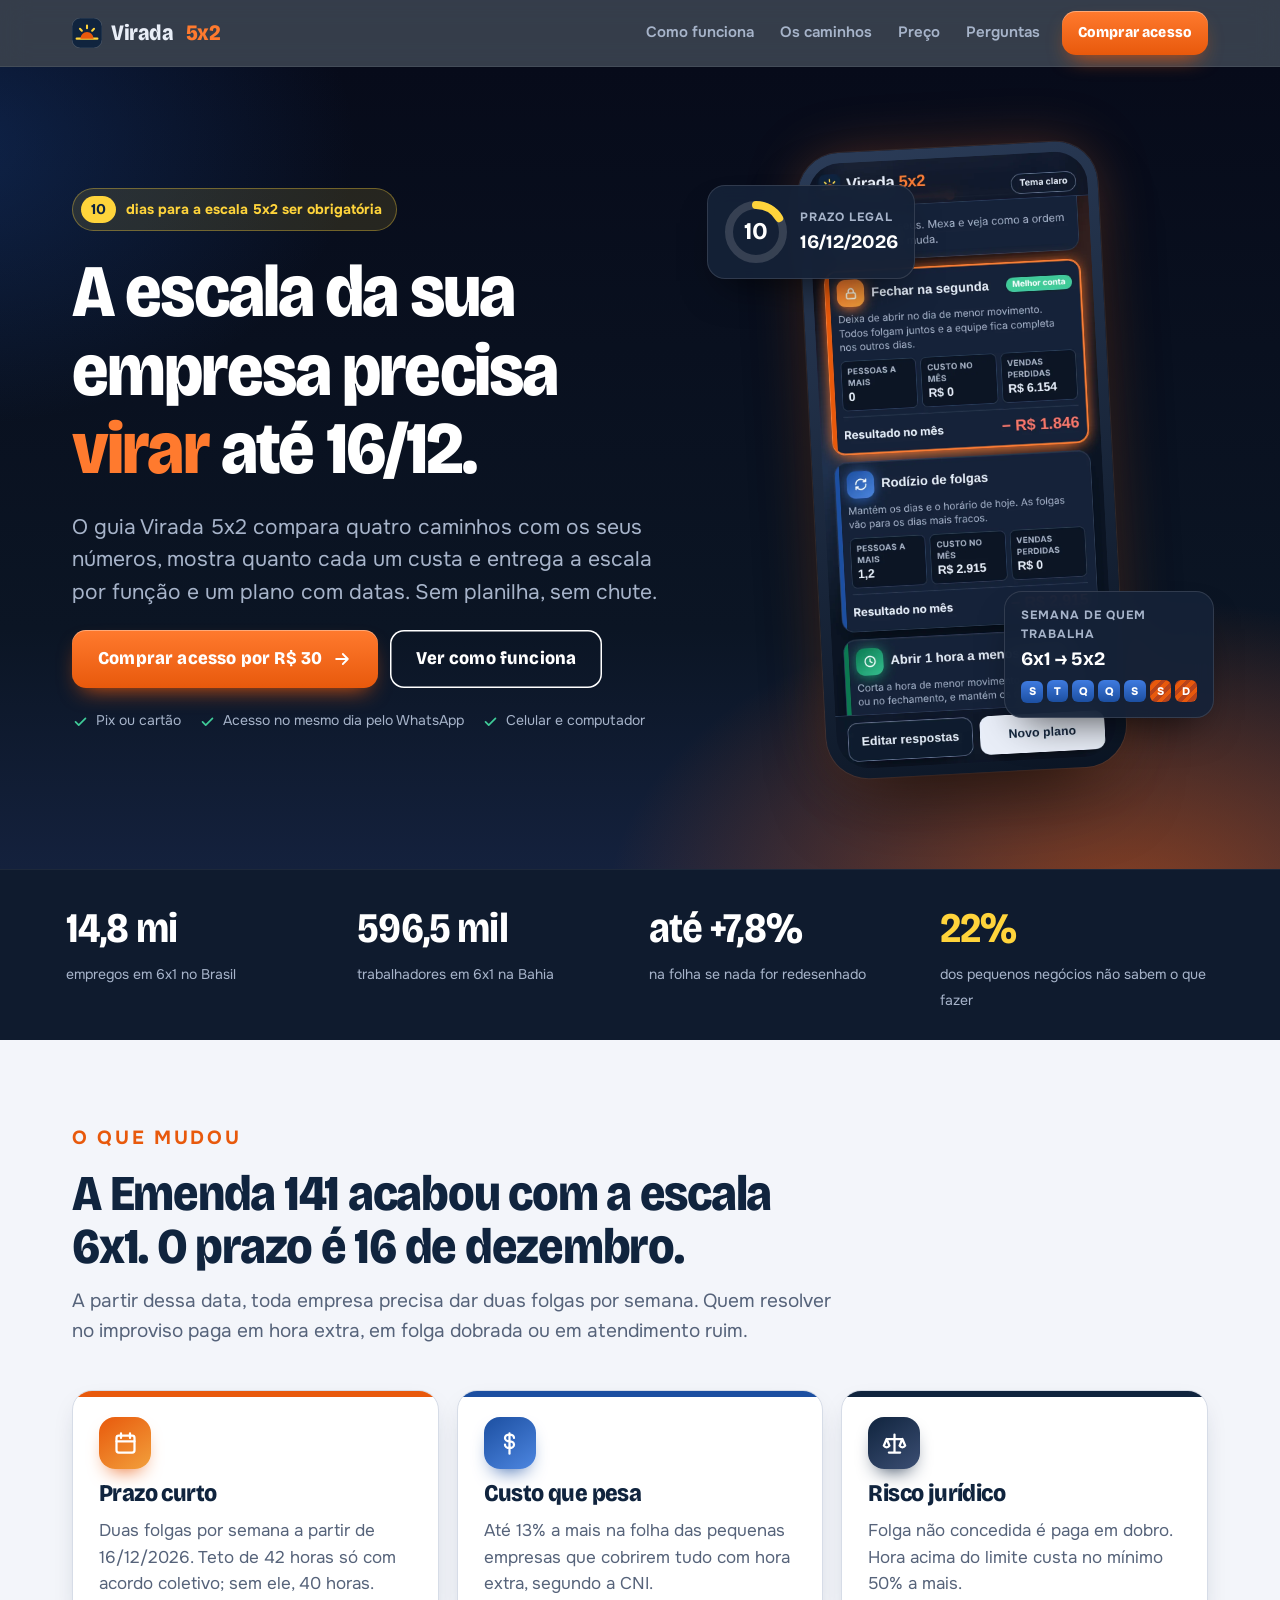
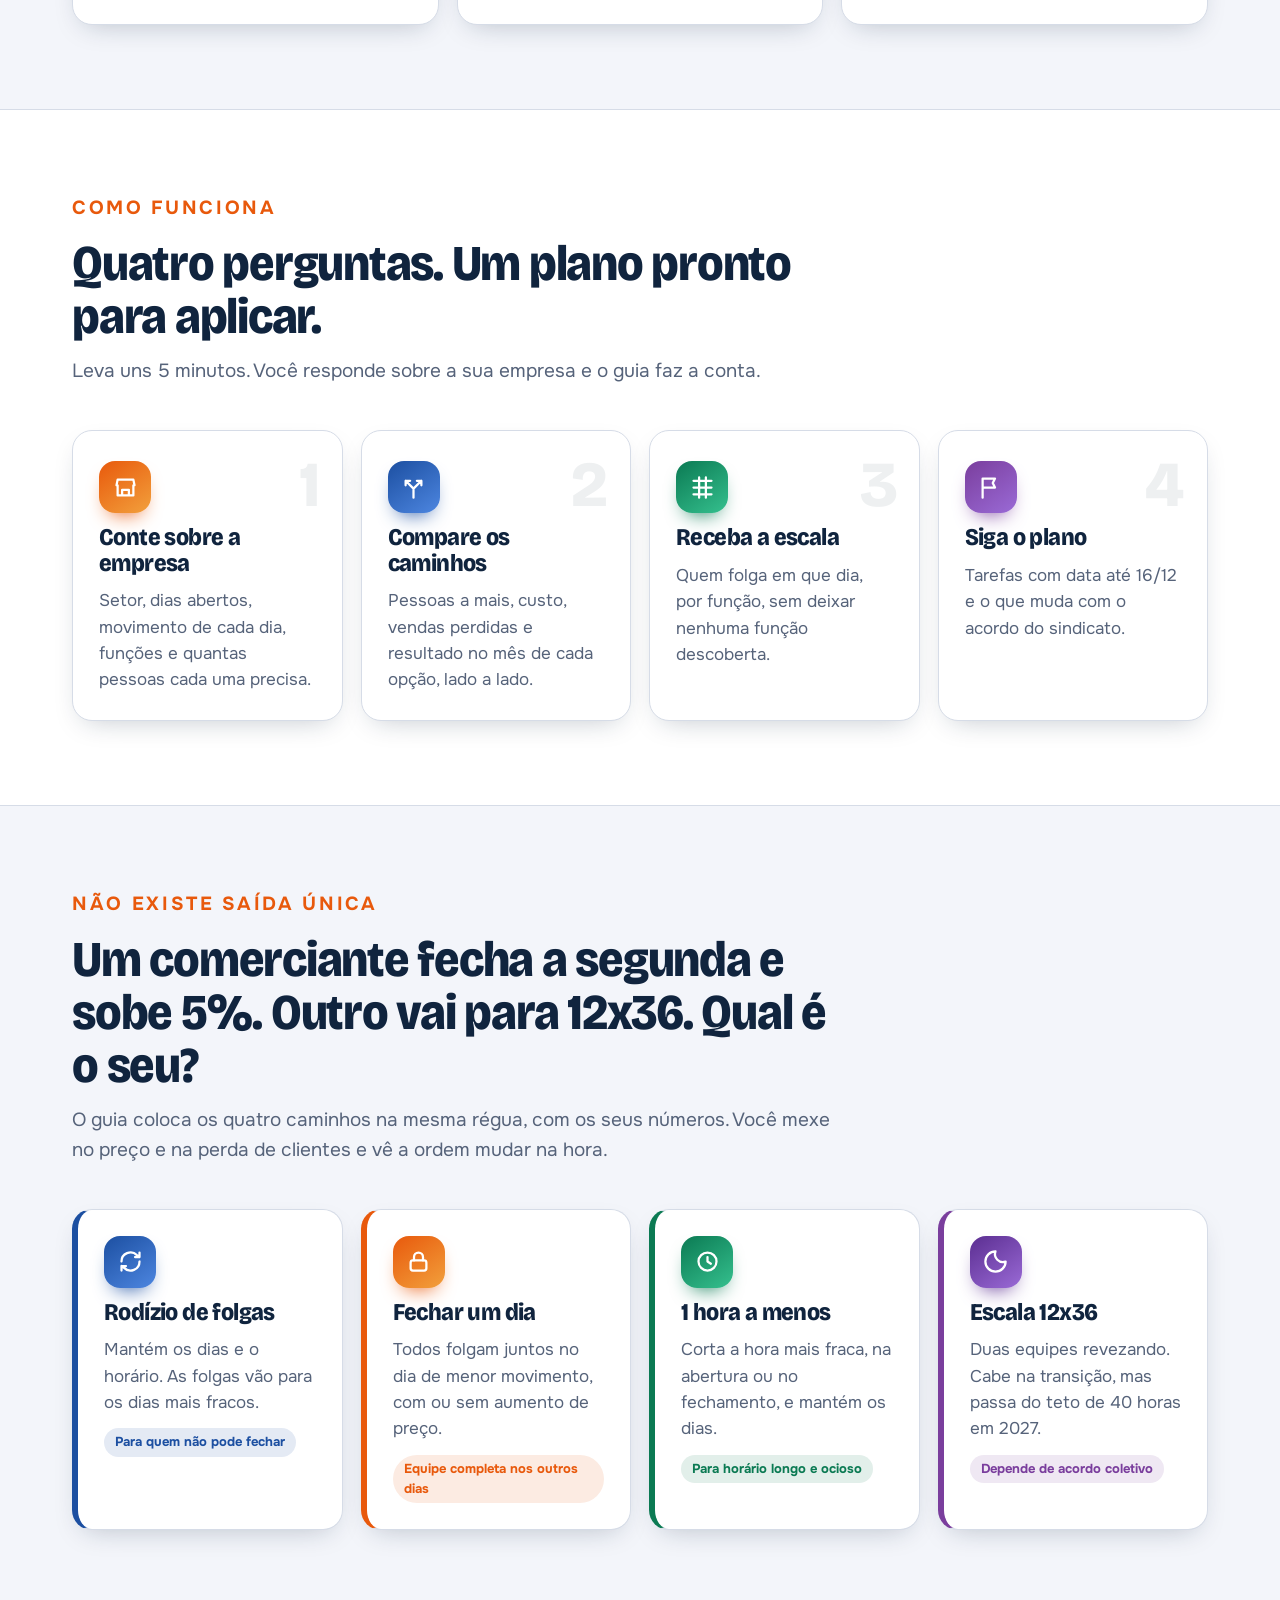
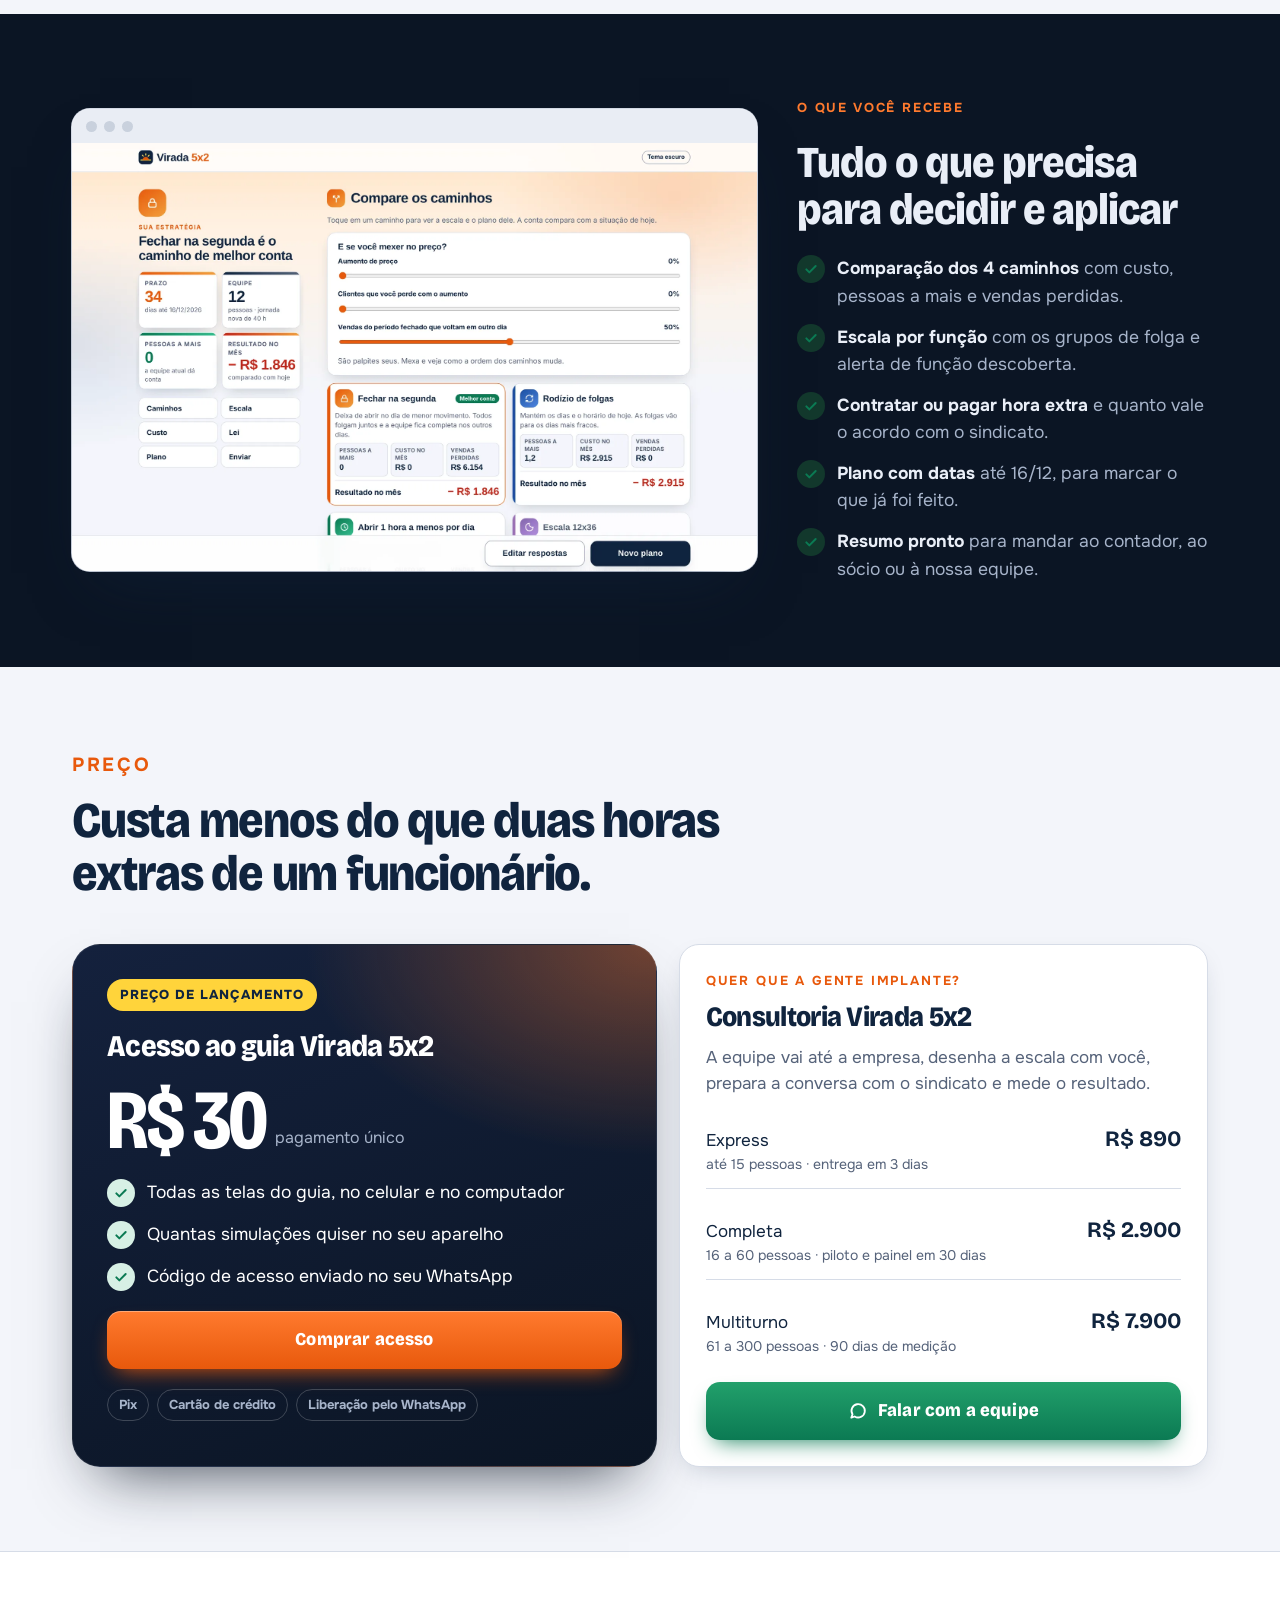
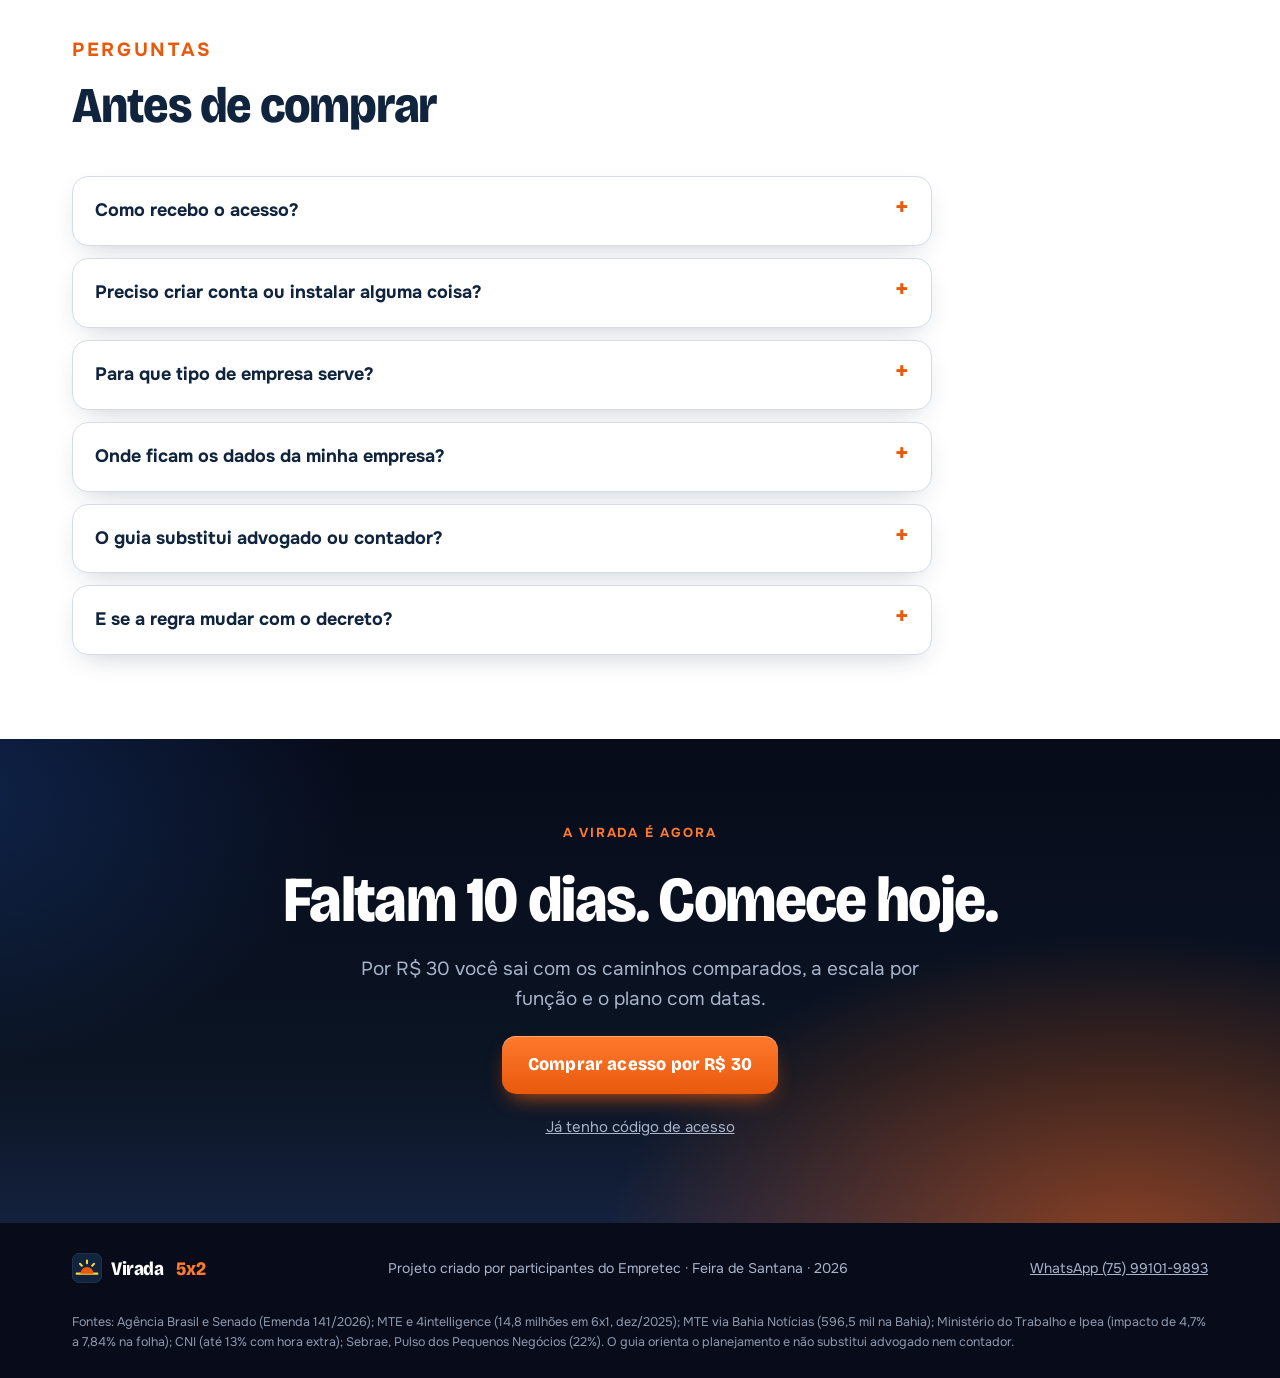
==== index.html @ b8477268 "Landing page, página de compra com Pix e cartão e acesso ao guia por código Co-Authored-By: Claude O" ====
<!DOCTYPE html>
<html lang="pt-BR">
<head>
<meta charset="utf-8">
<meta name="viewport" content="width=device-width, initial-scale=1, viewport-fit=cover">
<title>Virada 5x2 · Mude para a escala 5x2 sem perder atendimento</title>
<meta name="description" content="Guia para empresas saírem da escala 6x1 para a 5x2 até 16/12/2026: compara quatro caminhos com os seus números, monta a escala por função e entrega um plano com datas.">
<meta name="theme-color" content="#0B1524">
<meta property="og:title" content="Virada 5x2 · A escala da sua empresa precisa virar">
<meta property="og:description" content="Compare os caminhos, veja a conta e receba a escala por função. Acesso por R$ 30 no lançamento.">
<meta property="og:image" content="https://h3rcs.github.io/virada_5x2/assets/pc-resultado.webp">
<link rel="icon" href="data:image/svg+xml,%3Csvg xmlns='http://www.w3.org/2000/svg' viewBox='0 0 32 32'%3E%3Crect width='32' height='32' rx='9' fill='%2310243E'/%3E%3Cpath d='M5 22h22' stroke='%23FFD43B' stroke-width='2.4' stroke-linecap='round'/%3E%3Cpath d='M9 22a7 7 0 0 1 14 0' fill='%23E8590C'/%3E%3Cpath d='M16 8v3M8.5 11.5l2 2M23.5 11.5l-2 2' stroke='%23FFD43B' stroke-width='2.2' stroke-linecap='round'/%3E%3C/svg%3E">
<link rel="preconnect" href="https://fonts.googleapis.com">
<link rel="preconnect" href="https://fonts.gstatic.com" crossorigin>
<link href="https://fonts.googleapis.com/css2?family=Bricolage+Grotesque:opsz,wdth,wght@12..96,75..100,400..800&family=Onest:wght@400..700&display=swap" rel="stylesheet">
<link rel="stylesheet" href="assets/site.css">
</head>
<body>

<header class="topo">
  <div class="wrap">
    <a class="marca" href="./" aria-label="Virada 5x2, início">
      <svg viewBox="0 0 32 32" aria-hidden="true"><rect width="32" height="32" rx="9" fill="#10243E" stroke="rgba(255,255,255,.15)"/><path d="M5 22h22" stroke="#FFD43B" stroke-width="2.4" stroke-linecap="round"/><path d="M9 22a7 7 0 0 1 14 0" fill="#E8590C"/><path d="M16 8v3M8.5 11.5l2 2M23.5 11.5l-2 2" stroke="#FFD43B" stroke-width="2.2" stroke-linecap="round"/></svg>
      Virada&nbsp;<span>5x2</span>
    </a>
    <nav class="menu" aria-label="Seções">
      <a href="#como">Como funciona</a>
      <a href="#caminhos">Os caminhos</a>
      <a href="#preco">Preço</a>
      <a href="#perguntas">Perguntas</a>
    </nav>
    <a class="bt" href="comprar/">Comprar acesso</a>
  </div>
</header>

<main>

<section class="escuro heroi">
  <div class="wrap">
    <div class="h-txt">
      <p class="selo"><b id="dias">33</b> dias para a escala 5x2 ser obrigatória</p>
      <h1>A escala da sua empresa precisa <em>virar</em> até 16/12.</h1>
      <p class="lead">O guia Virada 5x2 compara quatro caminhos com os seus números, mostra quanto cada um custa e entrega a escala por função e um plano com datas. Sem planilha, sem chute.</p>
      <div class="acoes">
        <a class="bt" href="comprar/">Comprar acesso por R$ 30
          <svg viewBox="0 0 24 24" aria-hidden="true"><path d="M5 12h14M13 6l6 6-6 6"/></svg></a>
        <a class="bt sec" href="#como">Ver como funciona</a>
      </div>
      <div class="confia">
        <span><svg viewBox="0 0 24 24" aria-hidden="true"><path d="M5 12.5l4.5 4.5L19 7.5"/></svg>Pix ou cartão</span>
        <span><svg viewBox="0 0 24 24" aria-hidden="true"><path d="M5 12.5l4.5 4.5L19 7.5"/></svg>Acesso no mesmo dia pelo WhatsApp</span>
        <span><svg viewBox="0 0 24 24" aria-hidden="true"><path d="M5 12.5l4.5 4.5L19 7.5"/></svg>Celular e computador</span>
      </div>
    </div>
    <div class="h-vis" aria-hidden="true">
      <div class="celular"><img src="assets/cel-resultado.webp" alt="" width="390" height="844"></div>
      <div class="flut f1">
        <div class="anel"><svg viewBox="0 0 64 64"><circle class="tr" cx="32" cy="32" r="27"/><circle class="pg" id="anel-pg" cx="32" cy="32" r="27" stroke-dasharray="169.6" stroke-dashoffset="80"/></svg><b id="dias2">33</b></div>
        <div><small>Prazo legal</small><strong>16/12/2026</strong></div>
      </div>
      <div class="flut f2">
        <small>Semana de quem trabalha</small>
        <strong>6x1 → 5x2</strong>
        <div class="mini-sem"><i>S</i><i>T</i><i>Q</i><i>Q</i><i>S</i><i class="f">S</i><i class="f">D</i></div>
      </div>
    </div>
  </div>
</section>

<section class="escuro numeros" aria-label="Números da mudança">
  <div class="wrap">
    <div><b>14,8 mi</b><span>empregos em 6x1 no Brasil</span></div>
    <div><b>596,5 mil</b><span>trabalhadores em 6x1 na Bahia</span></div>
    <div><b>até +7,8%</b><span>na folha se nada for redesenhado</span></div>
    <div><b>22%</b><span>dos pequenos negócios não sabem o que fazer</span></div>
  </div>
</section>

<section class="bloco" id="problema">
  <div class="wrap">
    <div class="cab surge">
      <p class="sobre">O que mudou</p>
      <h2>A Emenda 141 acabou com a escala 6x1. O prazo é 16 de dezembro.</h2>
      <p class="suave">A partir dessa data, toda empresa precisa dar duas folgas por semana. Quem resolver no improviso paga em hora extra, em folga dobrada ou em atendimento ruim.</p>
    </div>
    <div class="grade g3">
      <div class="cartao topo-cor surge" style="--c:#E8590C">
        <span class="ic"><svg viewBox="0 0 24 24"><rect x="4" y="5" width="16" height="15" rx="2"/><path d="M4 10h16M8 3v4M16 3v4"/></svg></span>
        <h3>Prazo curto</h3>
        <p class="suave">Duas folgas por semana a partir de 16/12/2026. Teto de 42 horas só com acordo coletivo; sem ele, 40 horas.</p>
      </div>
      <div class="cartao topo-cor surge" style="--c:#1C4FA1">
        <span class="ic" style="--c1:#1C4FA1;--c2:#4D86E0"><svg viewBox="0 0 24 24"><path d="M12 3v18M16 7c0-1.7-1.8-3-4-3s-4 1.3-4 3 1.8 3 4 3 4 1.3 4 3-1.8 3-4 3-4-1.3-4-3"/></svg></span>
        <h3>Custo que pesa</h3>
        <p class="suave">Até 13% a mais na folha das pequenas empresas que cobrirem tudo com hora extra, segundo a CNI.</p>
      </div>
      <div class="cartao topo-cor surge" style="--c:#10243E">
        <span class="ic" style="--c1:#10243E;--c2:#3B4E73"><svg viewBox="0 0 24 24"><path d="M12 4v16M7 20h10M5 8h14M5 8l-2.5 6a3 3 0 0 0 5 0zM19 8l-2.5 6a3 3 0 0 0 5 0z"/></svg></span>
        <h3>Risco jurídico</h3>
        <p class="suave">Folga não concedida é paga em dobro. Hora acima do limite custa no mínimo 50% a mais.</p>
      </div>
    </div>
  </div>
</section>

<section class="bloco" id="como" style="background:#fff;border-top:1px solid var(--linha);border-bottom:1px solid var(--linha)">
  <div class="wrap">
    <div class="cab surge">
      <p class="sobre">Como funciona</p>
      <h2>Quatro perguntas. Um plano pronto para aplicar.</h2>
      <p class="suave">Leva uns 5 minutos. Você responde sobre a sua empresa e o guia faz a conta.</p>
    </div>
    <div class="grade g4 passos">
      <div class="cartao passo surge"><span class="n">1</span>
        <span class="ic"><svg viewBox="0 0 24 24"><path d="M4 10l1-5h14l1 5M5 10v9h14v-9M9 19v-5h6v5"/></svg></span>
        <h3>Conte sobre a empresa</h3><p class="suave">Setor, dias abertos, movimento de cada dia, funções e quantas pessoas cada uma precisa.</p></div>
      <div class="cartao passo surge"><span class="n">2</span>
        <span class="ic" style="--c1:#1C4FA1;--c2:#4D86E0"><svg viewBox="0 0 24 24"><path d="M12 21v-8M12 13L5 6M12 13l7-7M5 10V6h4M19 10V6h-4"/></svg></span>
        <h3>Compare os caminhos</h3><p class="suave">Pessoas a mais, custo, vendas perdidas e resultado no mês de cada opção, lado a lado.</p></div>
      <div class="cartao passo surge"><span class="n">3</span>
        <span class="ic" style="--c1:#0B7A53;--c2:#35C08E"><svg viewBox="0 0 24 24"><path d="M4 6h16M4 12h16M4 18h16M9 3v18M15 3v18"/></svg></span>
        <h3>Receba a escala</h3><p class="suave">Quem folga em que dia, por função, sem deixar nenhuma função descoberta.</p></div>
      <div class="cartao passo surge"><span class="n">4</span>
        <span class="ic" style="--c1:#7A3E9D;--c2:#9A6AD6"><svg viewBox="0 0 24 24"><path d="M5 21V4M5 4h11l-2 4 2 4H5"/></svg></span>
        <h3>Siga o plano</h3><p class="suave">Tarefas com data até 16/12 e o que muda com o acordo do sindicato.</p></div>
    </div>
  </div>
</section>

<section class="bloco" id="caminhos">
  <div class="wrap">
    <div class="cab surge">
      <p class="sobre">Não existe saída única</p>
      <h2>Um comerciante fecha a segunda e sobe 5%. Outro vai para 12x36. Qual é o seu?</h2>
      <p class="suave">O guia coloca os quatro caminhos na mesma régua, com os seus números. Você mexe no preço e na perda de clientes e vê a ordem mudar na hora.</p>
    </div>
    <div class="grade g4">
      <div class="cartao cam surge" style="--c:#1C4FA1">
        <span class="ic" style="--c1:#1C4FA1;--c2:#4D86E0"><svg viewBox="0 0 24 24"><path d="M4 12a8 8 0 0 1 13.7-5.7L20 8M20 4v4h-4M20 12a8 8 0 0 1-13.7 5.7L4 16M4 20v-4h4"/></svg></span>
        <h3>Rodízio de folgas</h3><p class="suave">Mantém os dias e o horário. As folgas vão para os dias mais fracos.</p><span class="tag">Para quem não pode fechar</span></div>
      <div class="cartao cam surge" style="--c:#E8590C">
        <span class="ic"><svg viewBox="0 0 24 24"><rect x="5" y="11" width="14" height="9" rx="2"/><path d="M8 11V8a4 4 0 0 1 8 0v3"/></svg></span>
        <h3>Fechar um dia</h3><p class="suave">Todos folgam juntos no dia de menor movimento, com ou sem aumento de preço.</p><span class="tag">Equipe completa nos outros dias</span></div>
      <div class="cartao cam surge" style="--c:#0B7A53">
        <span class="ic" style="--c1:#0B7A53;--c2:#35C08E"><svg viewBox="0 0 24 24"><circle cx="12" cy="12" r="8"/><path d="M12 8v4l3 2"/></svg></span>
        <h3>1 hora a menos</h3><p class="suave">Corta a hora mais fraca, na abertura ou no fechamento, e mantém os dias.</p><span class="tag">Para horário longo e ocioso</span></div>
      <div class="cartao cam surge" style="--c:#7A3E9D">
        <span class="ic" style="--c1:#5B2E91;--c2:#9A6AD6"><svg viewBox="0 0 24 24"><path d="M12 3a9 9 0 1 0 9 9 7 7 0 0 1-9-9z"/></svg></span>
        <h3>Escala 12x36</h3><p class="suave">Duas equipes revezando. Cabe na transição, mas passa do teto de 40 horas em 2027.</p><span class="tag">Depende de acordo coletivo</span></div>
    </div>
  </div>
</section>

<section class="bloco escuro" id="recebe">
  <div class="wrap recebe">
    <div class="tela-pc surge"><div class="barra-j"><i></i><i></i><i></i></div><img src="assets/pc-resultado.webp" alt="Resultado do guia no computador: estratégia escolhida, indicadores e comparação dos caminhos" width="1800" height="1125"></div>
    <div class="surge" style="display:flex;flex-direction:column;gap:22px">
      <p class="sobre">O que você recebe</p>
      <h2 style="font-size:clamp(30px,4vw,44px)">Tudo o que precisa para decidir e aplicar</h2>
      <ul class="lista-ok">
        <li><span><b>Comparação dos 4 caminhos</b> <span class="suave">com custo, pessoas a mais e vendas perdidas.</span></span></li>
        <li><span><b>Escala por função</b> <span class="suave">com os grupos de folga e alerta de função descoberta.</span></span></li>
        <li><span><b>Contratar ou pagar hora extra</b> <span class="suave">e quanto vale o acordo com o sindicato.</span></span></li>
        <li><span><b>Plano com datas</b> <span class="suave">até 16/12, para marcar o que já foi feito.</span></span></li>
        <li><span><b>Resumo pronto</b> <span class="suave">para mandar ao contador, ao sócio ou à nossa equipe.</span></span></li>
      </ul>
    </div>
  </div>
</section>

<section class="bloco" id="preco">
  <div class="wrap">
    <div class="cab surge">
      <p class="sobre">Preço</p>
      <h2>Custa menos do que duas horas extras de um funcionário.</h2>
    </div>
    <div class="preco-area">
      <div class="plano-pago surge">
        <span class="fita">Preço de lançamento</span>
        <h3 style="font-size:30px">Acesso ao guia Virada 5x2</h3>
        <div class="valor"><b>R$ 30</b><small>pagamento único</small></div>
        <ul class="lista-ok">
          <li><span>Todas as telas do guia, no celular e no computador</span></li>
          <li><span>Quantas simulações quiser no seu aparelho</span></li>
          <li><span>Código de acesso enviado no seu WhatsApp</span></li>
        </ul>
        <a class="bt" href="comprar/" style="align-self:stretch">Comprar acesso</a>
        <div class="meios"><span>Pix</span><span>Cartão de crédito</span><span>Liberação pelo WhatsApp</span></div>
      </div>
      <div class="cartao consult surge">
        <p class="sobre">Quer que a gente implante?</p>
        <h3 style="font-size:28px">Consultoria Virada 5x2</h3>
        <p class="suave">A equipe vai até a empresa, desenha a escala com você, prepara a conversa com o sindicato e mede o resultado.</p>
        <div class="linha"><span>Express<small>até 15 pessoas · entrega em 3 dias</small></span><b>R$ 890</b></div>
        <div class="linha"><span>Completa<small>16 a 60 pessoas · piloto e painel em 30 dias</small></span><b>R$ 2.900</b></div>
        <div class="linha"><span>Multiturno<small>61 a 300 pessoas · 90 dias de medição</small></span><b>R$ 7.900</b></div>
        <a class="bt verde" id="wpp-consult" href="https://wa.me/5575991019893" target="_blank" rel="noopener">
          <svg viewBox="0 0 24 24" aria-hidden="true"><path d="M4 20l1.4-4A8 8 0 1 1 8 18.6z"/></svg>Falar com a equipe</a>
      </div>
    </div>
  </div>
</section>

<section class="bloco" id="perguntas" style="background:#fff;border-top:1px solid var(--linha)">
  <div class="wrap">
    <div class="cab surge"><p class="sobre">Perguntas</p><h2>Antes de comprar</h2></div>
    <div class="faq">
      <details><summary>Como recebo o acesso?</summary><p>Depois do pagamento, você manda o comprovante pelo WhatsApp. A equipe responde com um link que já libera o guia no seu aparelho. Em horário comercial, no mesmo dia.</p></details>
      <details><summary>Preciso criar conta ou instalar alguma coisa?</summary><p>Não. O guia abre no navegador do celular ou do computador. Para usar nos dois, abra o link de acesso em cada um.</p></details>
      <details><summary>Para que tipo de empresa serve?</summary><p>Para quem hoje trabalha em 6x1 e tem de 5 a 300 pessoas: lojas, supermercados, restaurantes, bares, hotéis, atacados, centros de distribuição e clínicas, entre outros.</p></details>
      <details><summary>Onde ficam os dados da minha empresa?</summary><p>Só no seu aparelho. O guia não envia suas respostas para nenhum servidor. Você só compartilha o resumo se quiser.</p></details>
      <details><summary>O guia substitui advogado ou contador?</summary><p>Não. Ele orienta o planejamento da escala e mostra a conta. A parte legal deve ser validada pelo advogado trabalhista e pelo contador da empresa.</p></details>
      <details><summary>E se a regra mudar com o decreto?</summary><p>O decreto que detalha a regra foi adiado e ainda pode trazer ajustes. Quando sair, o guia é atualizado e quem já comprou continua com o acesso.</p></details>
    </div>
  </div>
</section>

<section class="escuro heroi final">
  <div class="wrap">
    <p class="sobre">A virada é agora</p>
    <h2>Faltam <span id="dias3">33</span> dias. Comece hoje.</h2>
    <p class="suave" style="font-size:19px;max-width:620px">Por R$ 30 você sai com os caminhos comparados, a escala por função e o plano com datas.</p>
    <a class="bt" href="comprar/">Comprar acesso por R$ 30</a>
    <a href="app/" class="suave" style="font-size:15px">Já tenho código de acesso</a>
  </div>
</section>

</main>

<footer class="rodape">
  <div class="wrap">
    <a class="marca" href="./"><svg viewBox="0 0 32 32" aria-hidden="true"><rect width="32" height="32" rx="9" fill="#10243E" stroke="rgba(255,255,255,.15)"/><path d="M5 22h22" stroke="#FFD43B" stroke-width="2.4" stroke-linecap="round"/><path d="M9 22a7 7 0 0 1 14 0" fill="#E8590C"/><path d="M16 8v3M8.5 11.5l2 2M23.5 11.5l-2 2" stroke="#FFD43B" stroke-width="2.2" stroke-linecap="round"/></svg>Virada&nbsp;<span>5x2</span></a>
    <p>Projeto criado por participantes do Empretec · Feira de Santana · 2026</p>
    <p><a href="https://wa.me/5575991019893" target="_blank" rel="noopener">WhatsApp (75) 99101-9893</a></p>
  </div>
  <p class="fontes">Fontes: Agência Brasil e Senado (Emenda 141/2026); MTE e 4intelligence (14,8 milhões em 6x1, dez/2025); MTE via Bahia Notícias (596,5 mil na Bahia); Ministério do Trabalho e Ipea (impacto de 4,7% a 7,84% na folha); CNI (até 13% com hora extra); Sebrae, Pulso dos Pequenos Negócios (22%). O guia orienta o planejamento e não substitui advogado nem contador.</p>
</footer>

<script>
(function(){
  var alvo=new Date(2026,11,16),hoje=new Date();hoje.setHours(0,0,0,0);
  var d=Math.max(0,Math.round((alvo-hoje)/864e5));
  ['dias','dias2','dias3'].forEach(function(id){var e=document.getElementById(id);if(e)e.textContent=d;});
  var pg=document.getElementById('anel-pg');if(pg)pg.setAttribute('stroke-dashoffset',String(169.6*(1-Math.min(1,d/61))));
  var w=document.getElementById('wpp-consult');
  if(w)w.href='https://wa.me/5575991019893?text='+encodeURIComponent('Olá! Vi o site da Virada 5x2 e quero saber mais sobre a consultoria para a minha empresa.');
  var els=document.querySelectorAll('.surge');
  if('IntersectionObserver' in window){
    var io=new IntersectionObserver(function(es){es.forEach(function(e){if(e.isIntersecting){e.target.classList.add('vis');io.unobserve(e.target);}});},{rootMargin:'0px 0px -8% 0px'});
    els.forEach(function(e){io.observe(e);});
  } else els.forEach(function(e){e.classList.add('vis');});
})();
</script>
</body>
</html>
---- assets/site.css ----
/* Virada 5x2 · estilos da landing e da página de compra (ver DESIGN.md) */
:root{
  --tinta:#10243E;--suave:#56637A;--papel:#F3F5FA;--cartao:#FFFFFF;--linha:#D6DCE7;
  --laranja:#E8590C;--laranja2:#FF7A2E;--verde:#0B7A53;--azul:#1C4FA1;--amarelo:#FFD43B;--roxo:#7A3E9D;
  --noite:#0B1524;--noite2:#152238;--noite-linha:#2B3C58;--noite-txt:#E9EEF7;--noite-suave:#A7B4CA;
  --display:'Bricolage Grotesque','Arial Narrow',Arial,sans-serif;--corpo:'Onest',system-ui,-apple-system,'Segoe UI',sans-serif;
  --sombra:0 1px 0 rgba(255,255,255,.9) inset,0 10px 28px -12px rgba(16,36,62,.28);
  --raio:20px;--max:1180px;
}
*{box-sizing:border-box}
html{scroll-behavior:smooth;-webkit-text-size-adjust:100%;overflow-x:clip}
body{margin:0;font-family:var(--corpo);color:var(--tinta);background:var(--papel);font-size:17px;line-height:1.55}
img{max-width:100%;height:auto;display:block}
a{color:inherit}
h1,h2,h3{font-family:var(--display);font-weight:800;letter-spacing:-.025em;line-height:1.06;margin:0;font-stretch:90%}
p{margin:0}
.wrap{max-width:var(--max);margin:0 auto;padding:0 22px}
.sobre{font-size:13px;font-weight:700;letter-spacing:.14em;text-transform:uppercase;color:var(--laranja)}
.escuro .sobre{color:var(--laranja2)}
.sr{position:absolute;width:1px;height:1px;overflow:hidden;clip:rect(0 0 0 0)}
:focus-visible{outline:3px solid var(--amarelo);outline-offset:2px;border-radius:6px}

/* topo */
.topo{position:sticky;top:0;z-index:20;background:rgba(11,21,36,.82);-webkit-backdrop-filter:blur(14px);backdrop-filter:blur(14px);border-bottom:1px solid rgba(255,255,255,.08);color:var(--noite-txt)}
.topo .wrap{display:flex;align-items:center;gap:22px;height:66px}
.marca{display:inline-flex;align-items:center;gap:9px;font-family:var(--display);font-weight:800;font-size:22px;text-decoration:none;font-stretch:88%;letter-spacing:-.02em}
.marca svg{width:30px;height:30px;flex:none}
.marca span{color:var(--laranja2)}
.menu{display:none;gap:26px;margin-left:auto;font-size:15px;font-weight:600}
.menu a{text-decoration:none;color:var(--noite-suave)}
.menu a:hover{color:#fff}
.topo .bt{margin-left:auto;padding:10px 16px;font-size:15px}
@media (min-width:900px){.menu{display:flex}.topo .bt{margin-left:0}}

/* botões */
.bt{display:inline-flex;align-items:center;justify-content:center;gap:10px;border:0;cursor:pointer;text-decoration:none;font-family:var(--display);font-weight:800;font-size:18px;letter-spacing:.01em;font-stretch:92%;color:#fff;background:linear-gradient(180deg,var(--laranja2),var(--laranja));padding:15px 26px;border-radius:14px;box-shadow:0 10px 22px -10px var(--laranja),0 1px 0 rgba(255,255,255,.35) inset;transition:transform .12s ease,box-shadow .12s ease}
.bt:hover{transform:translateY(-1px);box-shadow:0 14px 26px -10px var(--laranja),0 1px 0 rgba(255,255,255,.35) inset}
.bt:active{transform:translateY(1px)}
.bt.sec{background:transparent;color:inherit;box-shadow:inset 0 0 0 1.5px currentColor}
.bt.claro{background:#fff;color:var(--tinta);box-shadow:var(--sombra)}
.bt.verde{background:linear-gradient(180deg,#22A06B,#0B7A53);box-shadow:0 10px 22px -10px #0B7A53}
.bt.azul{background:linear-gradient(180deg,#3F7BE0,#1C4FA1);box-shadow:0 10px 22px -10px #1C4FA1}
.bt svg{width:20px;height:20px;fill:none;stroke:currentColor;stroke-width:2.2;stroke-linecap:round;stroke-linejoin:round}

/* faixas escuras */
.escuro{background:var(--noite);color:var(--noite-txt);position:relative;overflow:hidden}
.escuro .suave{color:var(--noite-suave)}
.suave{color:var(--suave)}

/* herói */
.heroi{background:radial-gradient(800px 480px at 88% 105%,rgba(232,89,12,.55),transparent 65%),radial-gradient(600px 400px at -5% 10%,rgba(28,79,161,.35),transparent 70%),linear-gradient(180deg,#070B1A,#0B1524 70%,#14213D)}
.heroi .wrap{display:grid;gap:44px;padding-top:56px;padding-bottom:64px}
.heroi h1{font-size:clamp(40px,7.4vw,74px);color:#fff}
.heroi h1 em{font-style:normal;color:var(--laranja2)}
.heroi .lead{font-size:clamp(18px,2.1vw,21px);color:var(--noite-suave);max-width:600px}
.heroi .acoes{display:flex;flex-wrap:wrap;gap:12px}
.heroi .acoes .bt.sec{color:#fff}
.confia{display:flex;flex-wrap:wrap;gap:8px 18px;font-size:14px;color:var(--noite-suave)}
.confia span{display:inline-flex;align-items:center;gap:7px}
.confia svg{width:17px;height:17px;fill:none;stroke:#3FCB98;stroke-width:2.4;stroke-linecap:round;stroke-linejoin:round}
.h-txt{display:flex;flex-direction:column;gap:22px;align-self:center}
.selo{align-self:flex-start;display:inline-flex;align-items:center;gap:10px;background:rgba(255,212,59,.12);border:1px solid rgba(255,212,59,.35);color:var(--amarelo);border-radius:99px;padding:7px 14px 7px 8px;font-size:14px;font-weight:700}
.selo b{background:var(--amarelo);color:var(--tinta);border-radius:99px;padding:2px 10px;font-family:var(--display);font-size:15px}
.h-vis{position:relative;display:flex;justify-content:center;align-items:center;min-height:520px}
.celular{width:min(300px,78vw);border-radius:42px;padding:10px;background:linear-gradient(160deg,#2B3C58,#0B1524);box-shadow:0 40px 80px -30px rgba(0,0,0,.8),0 0 0 1px rgba(255,255,255,.08),0 0 60px -10px rgba(255,122,46,.35);transform:rotate(-3deg)}
.celular img{border-radius:33px;width:100%;aspect-ratio:390/844;object-fit:cover;object-position:top}
.flut{position:absolute;background:rgba(21,34,56,.92);-webkit-backdrop-filter:blur(10px);backdrop-filter:blur(10px);border:1px solid rgba(255,255,255,.12);border-radius:18px;padding:14px 16px;box-shadow:0 20px 40px -18px rgba(0,0,0,.7);color:#fff}
.flut.f1{left:0;top:38px;display:flex;align-items:center;gap:12px}
.flut.f2{right:0;bottom:56px;width:210px}
.anel{width:64px;height:64px;position:relative;flex:none}
.anel svg{width:100%;height:100%;transform:rotate(-90deg)}
.anel circle{fill:none;stroke-width:8;stroke-linecap:round}
.anel .tr{stroke:rgba(255,255,255,.15)}.anel .pg{stroke:var(--amarelo)}
.anel b{position:absolute;inset:0;display:flex;align-items:center;justify-content:center;font-family:var(--display);font-size:24px}
.flut small{display:block;font-size:12px;letter-spacing:.08em;text-transform:uppercase;color:var(--noite-suave);font-weight:700}
.flut strong{font-family:var(--display);font-size:19px}
.mini-sem{display:grid;grid-template-columns:repeat(7,1fr);gap:4px;margin-top:8px}
.mini-sem i{aspect-ratio:1;border-radius:6px;background:linear-gradient(180deg,#3F7BE0,#1C4FA1);font-style:normal;font-size:11px;font-weight:800;display:flex;align-items:center;justify-content:center}
.mini-sem i.f{background:repeating-linear-gradient(135deg,#B8431A 0 4px,#E8590C 4px 8px)}
@media (min-width:960px){.heroi .wrap{grid-template-columns:1.1fr .9fr;padding-top:80px;padding-bottom:96px}.flut.f1{left:-10px}.flut.f2{right:-6px}}

/* números */
.numeros{background:#0F1B2E;border-top:1px solid rgba(255,255,255,.06)}
.numeros .wrap{display:grid;grid-template-columns:1fr 1fr;gap:1px;padding-top:0;padding-bottom:0}
.numeros div{padding:26px 8px}
.numeros b{display:block;font-family:var(--display);font-size:clamp(30px,4vw,42px);color:#fff;letter-spacing:-.02em;font-stretch:88%}
.numeros span{font-size:14px;color:var(--noite-suave)}
.numeros div:nth-child(4) b{color:var(--amarelo)}
@media (min-width:860px){.numeros .wrap{grid-template-columns:repeat(4,1fr)}}

/* seções */
section.bloco{padding:84px 0}
.cab{display:flex;flex-direction:column;gap:14px;max-width:760px;margin-bottom:44px}
.cab h2{font-size:clamp(32px,4.6vw,50px)}
.cab p{font-size:19px}
.grade{display:grid;gap:18px}
@media (min-width:760px){.g2{grid-template-columns:1fr 1fr}.g3{grid-template-columns:repeat(3,1fr)}.g4{grid-template-columns:repeat(2,1fr)}}
@media (min-width:1080px){.g4{grid-template-columns:repeat(4,1fr)}}
.cartao{background:var(--cartao);border:1px solid var(--linha);border-radius:var(--raio);padding:26px;box-shadow:var(--sombra);display:flex;flex-direction:column;gap:12px;position:relative;overflow:hidden}
.cartao h3{font-size:24px}
.cartao.topo-cor::before{content:'';position:absolute;left:0;right:0;top:0;height:6px;background:var(--c,var(--laranja))}
.escuro .cartao{background:var(--noite2);border-color:var(--noite-linha);box-shadow:0 14px 34px -14px rgba(0,0,0,.8)}
.ic{width:52px;height:52px;border-radius:16px;display:inline-flex;align-items:center;justify-content:center;flex:none;color:#fff;background:linear-gradient(145deg,var(--c1,#E8590C),var(--c2,#F2A03C));box-shadow:0 10px 20px -10px var(--c1,#E8590C)}
.ic svg{width:27px;height:27px;fill:none;stroke:currentColor;stroke-width:2;stroke-linecap:round;stroke-linejoin:round}
.big{font-family:var(--display);font-weight:800;font-size:52px;letter-spacing:-.03em;line-height:1;font-stretch:86%}

/* passos */
.passos{counter-reset:p}
.passo{padding-top:30px}
.passo .n{position:absolute;top:22px;right:22px;font-family:var(--display);font-weight:800;font-size:64px;line-height:1;color:rgba(16,36,62,.07)}

/* caminhos */
.cam{border-left:6px solid var(--c)}
.cam .tag{align-self:flex-start;font-size:13px;font-weight:700;border-radius:99px;padding:4px 11px;background:color-mix(in srgb,var(--c) 12%,#fff);color:var(--c)}

/* o que recebe */
.recebe{display:grid;gap:40px;align-items:center}
@media (min-width:980px){.recebe{grid-template-columns:1.25fr .75fr}}
.tela-pc{border-radius:18px;overflow:hidden;box-shadow:0 30px 60px -28px rgba(16,36,62,.55),0 0 0 1px var(--linha);background:#fff}
.tela-pc .barra-j{height:34px;background:#E9EDF4;display:flex;align-items:center;gap:7px;padding:0 14px}
.tela-pc .barra-j i{width:11px;height:11px;border-radius:50%;background:#C9D1DD}
.lista-ok{list-style:none;margin:0;padding:0;display:flex;flex-direction:column;gap:14px}
.lista-ok li{display:grid;grid-template-columns:28px 1fr;gap:12px;align-items:start;font-size:17.5px}
.lista-ok li::before{content:'';width:28px;height:28px;border-radius:50%;background:#D7F0E5 url("data:image/svg+xml,%3Csvg xmlns='http://www.w3.org/2000/svg' viewBox='0 0 24 24' fill='none' stroke='%230B7A53' stroke-width='3' stroke-linecap='round' stroke-linejoin='round'%3E%3Cpath d='M5 12.5l4.5 4.5L19 7.5'/%3E%3C/svg%3E") center/16px no-repeat}
.escuro .lista-ok li::before{background-color:#12382C}

/* preço */
.preco-area{display:grid;gap:22px}
@media (min-width:980px){.preco-area{grid-template-columns:1.05fr .95fr;align-items:stretch}}
.plano-pago{background:radial-gradient(500px 300px at 100% 0,rgba(255,122,46,.4),transparent 70%),linear-gradient(160deg,#14213D,#0B1524);color:#fff;border-radius:28px;padding:34px;display:flex;flex-direction:column;gap:20px;box-shadow:0 30px 60px -28px rgba(11,21,36,.8);border:1px solid rgba(255,255,255,.08)}
.plano-pago .valor{display:flex;align-items:flex-end;gap:10px}
.plano-pago .valor b{font-family:var(--display);font-size:84px;line-height:.9;letter-spacing:-.04em;font-stretch:84%}
.plano-pago .valor small{font-size:16px;color:var(--noite-suave);padding-bottom:8px}
.fita{align-self:flex-start;background:var(--amarelo);color:var(--tinta);font-weight:800;font-size:13px;letter-spacing:.08em;text-transform:uppercase;border-radius:99px;padding:6px 13px}
.meios{display:flex;flex-wrap:wrap;gap:8px}
.meios span{font-size:13px;font-weight:700;border:1px solid rgba(255,255,255,.2);border-radius:99px;padding:5px 11px;color:var(--noite-suave)}
.consult .linha{display:flex;justify-content:space-between;gap:14px;align-items:baseline;border-bottom:1px solid var(--linha);padding:12px 0}
.consult .linha:last-of-type{border-bottom:0}
.consult .linha b{font-family:var(--display);font-size:22px;white-space:nowrap}
.consult .linha span small{display:block;color:var(--suave);font-size:14px}

/* perguntas */
.faq{display:flex;flex-direction:column;gap:12px;max-width:860px}
.faq details{background:var(--cartao);border:1px solid var(--linha);border-radius:16px;padding:0 22px;box-shadow:var(--sombra)}
.faq summary{cursor:pointer;list-style:none;padding:20px 0;font-weight:700;font-size:18px;display:flex;justify-content:space-between;gap:16px}
.faq summary::-webkit-details-marker{display:none}
.faq summary::after{content:'+';font-family:var(--display);font-size:26px;line-height:.8;color:var(--laranja)}
.faq details[open] summary::after{content:'−'}
.faq details p{padding:0 0 20px;color:var(--suave)}

/* chamada final e rodapé */
.final{text-align:center}
.final .wrap{display:flex;flex-direction:column;align-items:center;gap:22px;padding-top:84px;padding-bottom:84px}
.final h2{font-size:clamp(38px,6vw,64px);color:#fff}
.rodape{background:#070B1A;color:var(--noite-suave);font-size:14px}
.rodape .wrap{display:flex;flex-wrap:wrap;gap:16px 32px;justify-content:space-between;align-items:center;padding-top:30px;padding-bottom:30px}
.rodape .marca{color:#fff;font-size:19px}
.fontes{font-size:12.5px;color:var(--noite-suave);opacity:.85;max-width:var(--max);margin:0 auto;padding:0 22px 26px}

/* animação de entrada */
.surge{opacity:0;transform:translateY(16px);transition:opacity .6s ease,transform .6s ease}
.surge.vis{opacity:1;transform:none}
@media (prefers-reduced-motion:reduce){.surge{opacity:1;transform:none;transition:none}html{scroll-behavior:auto}}
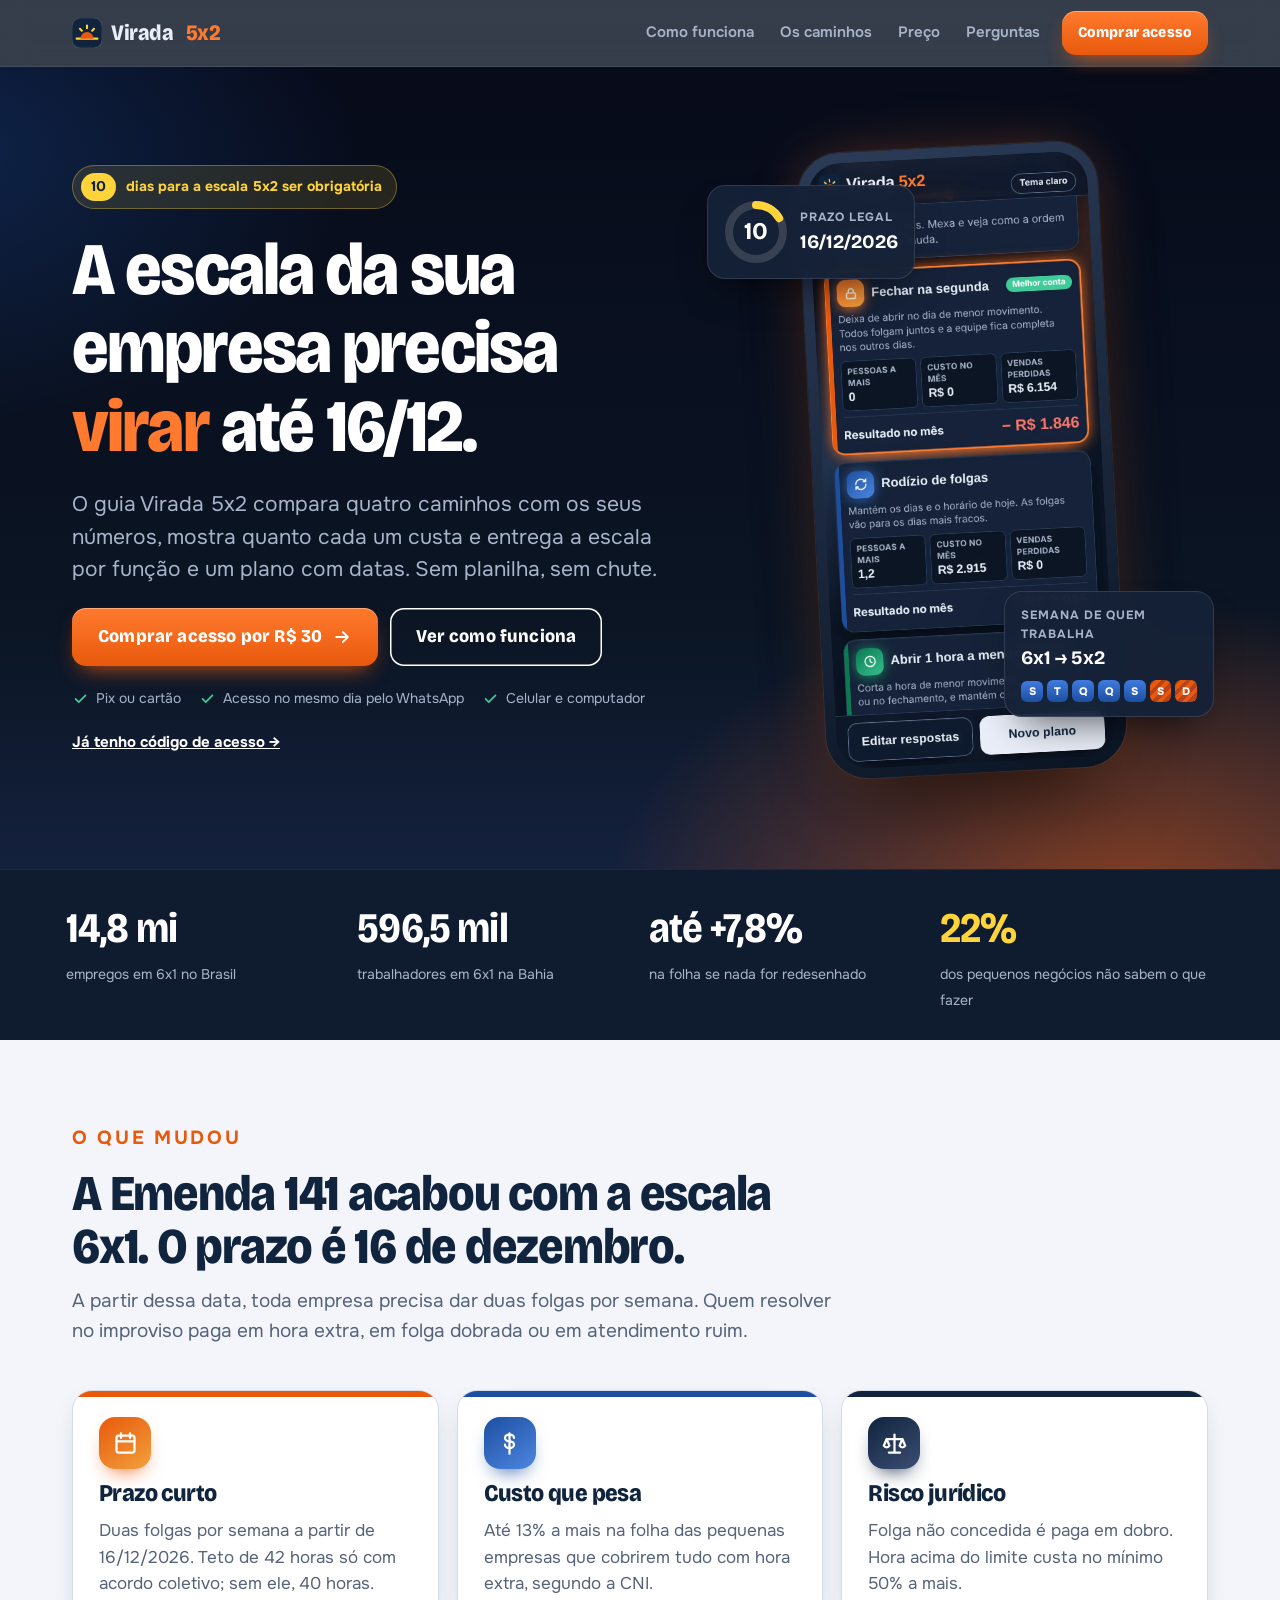
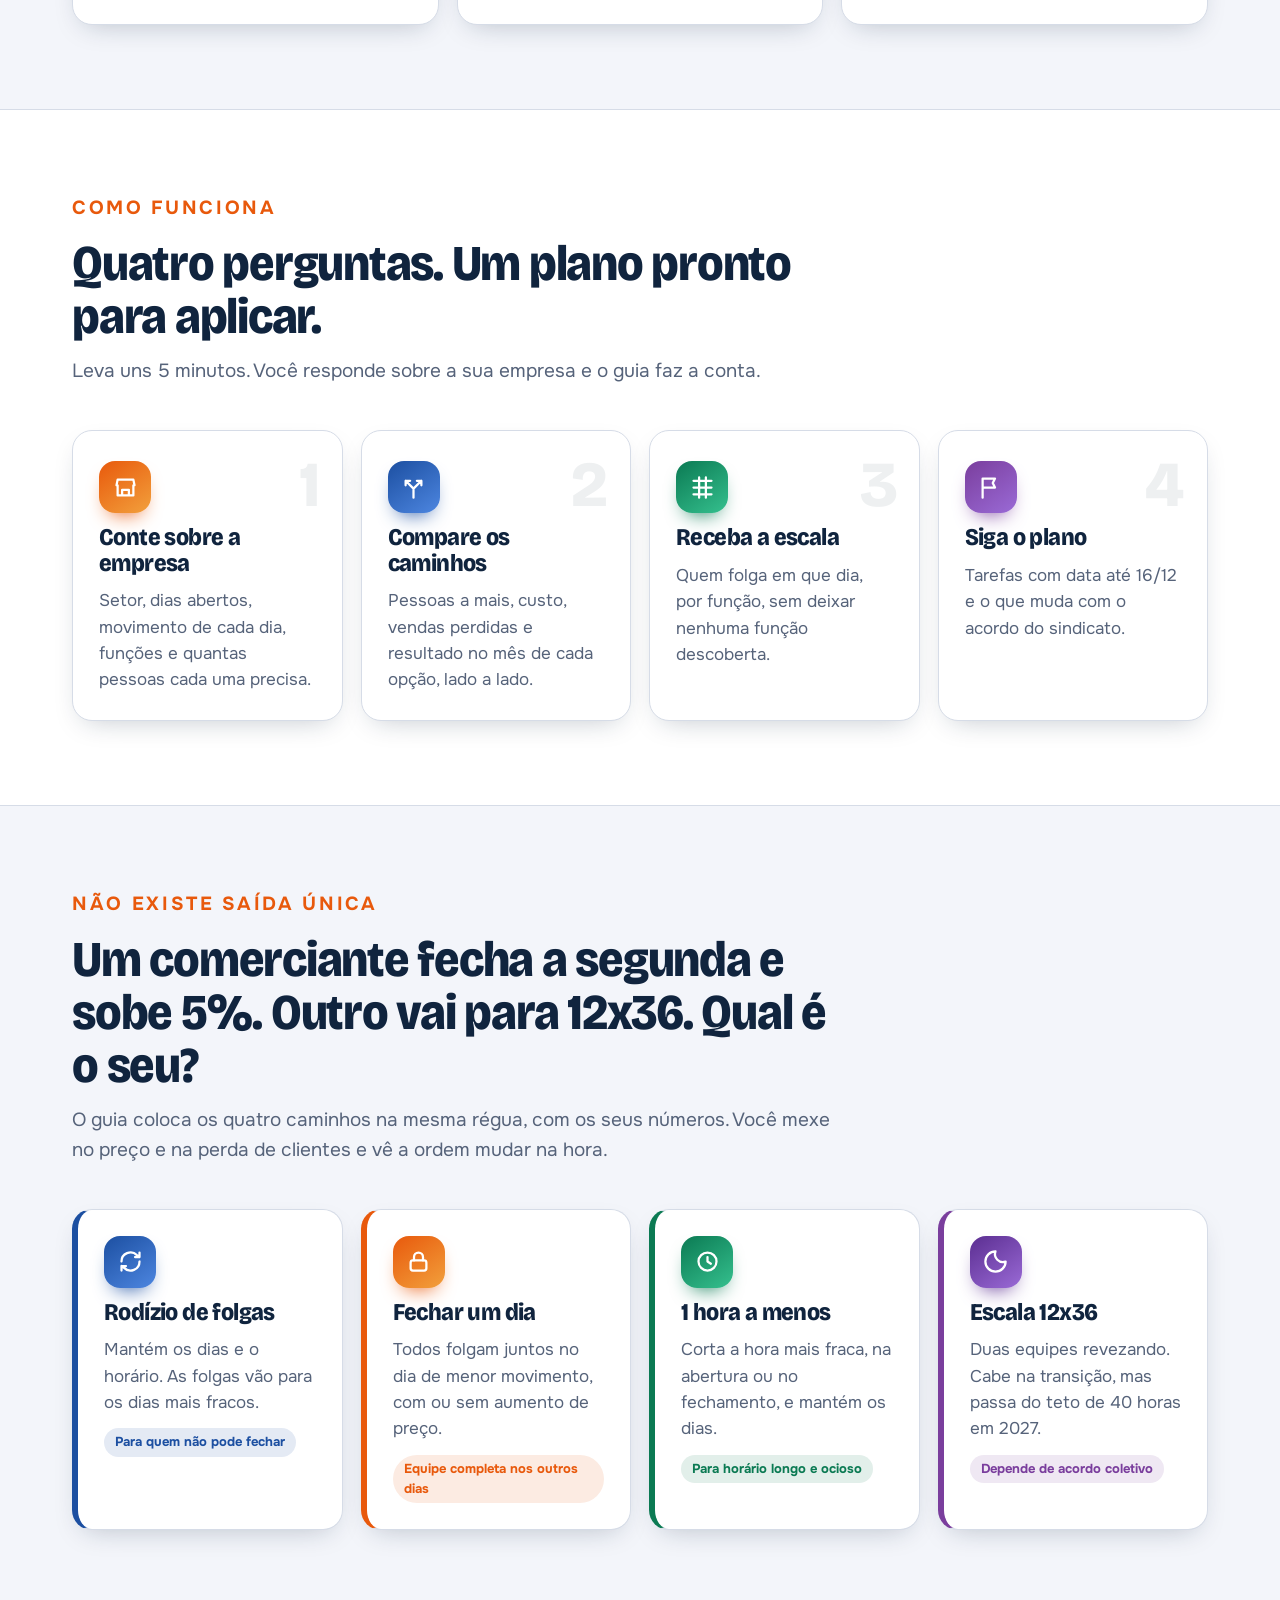
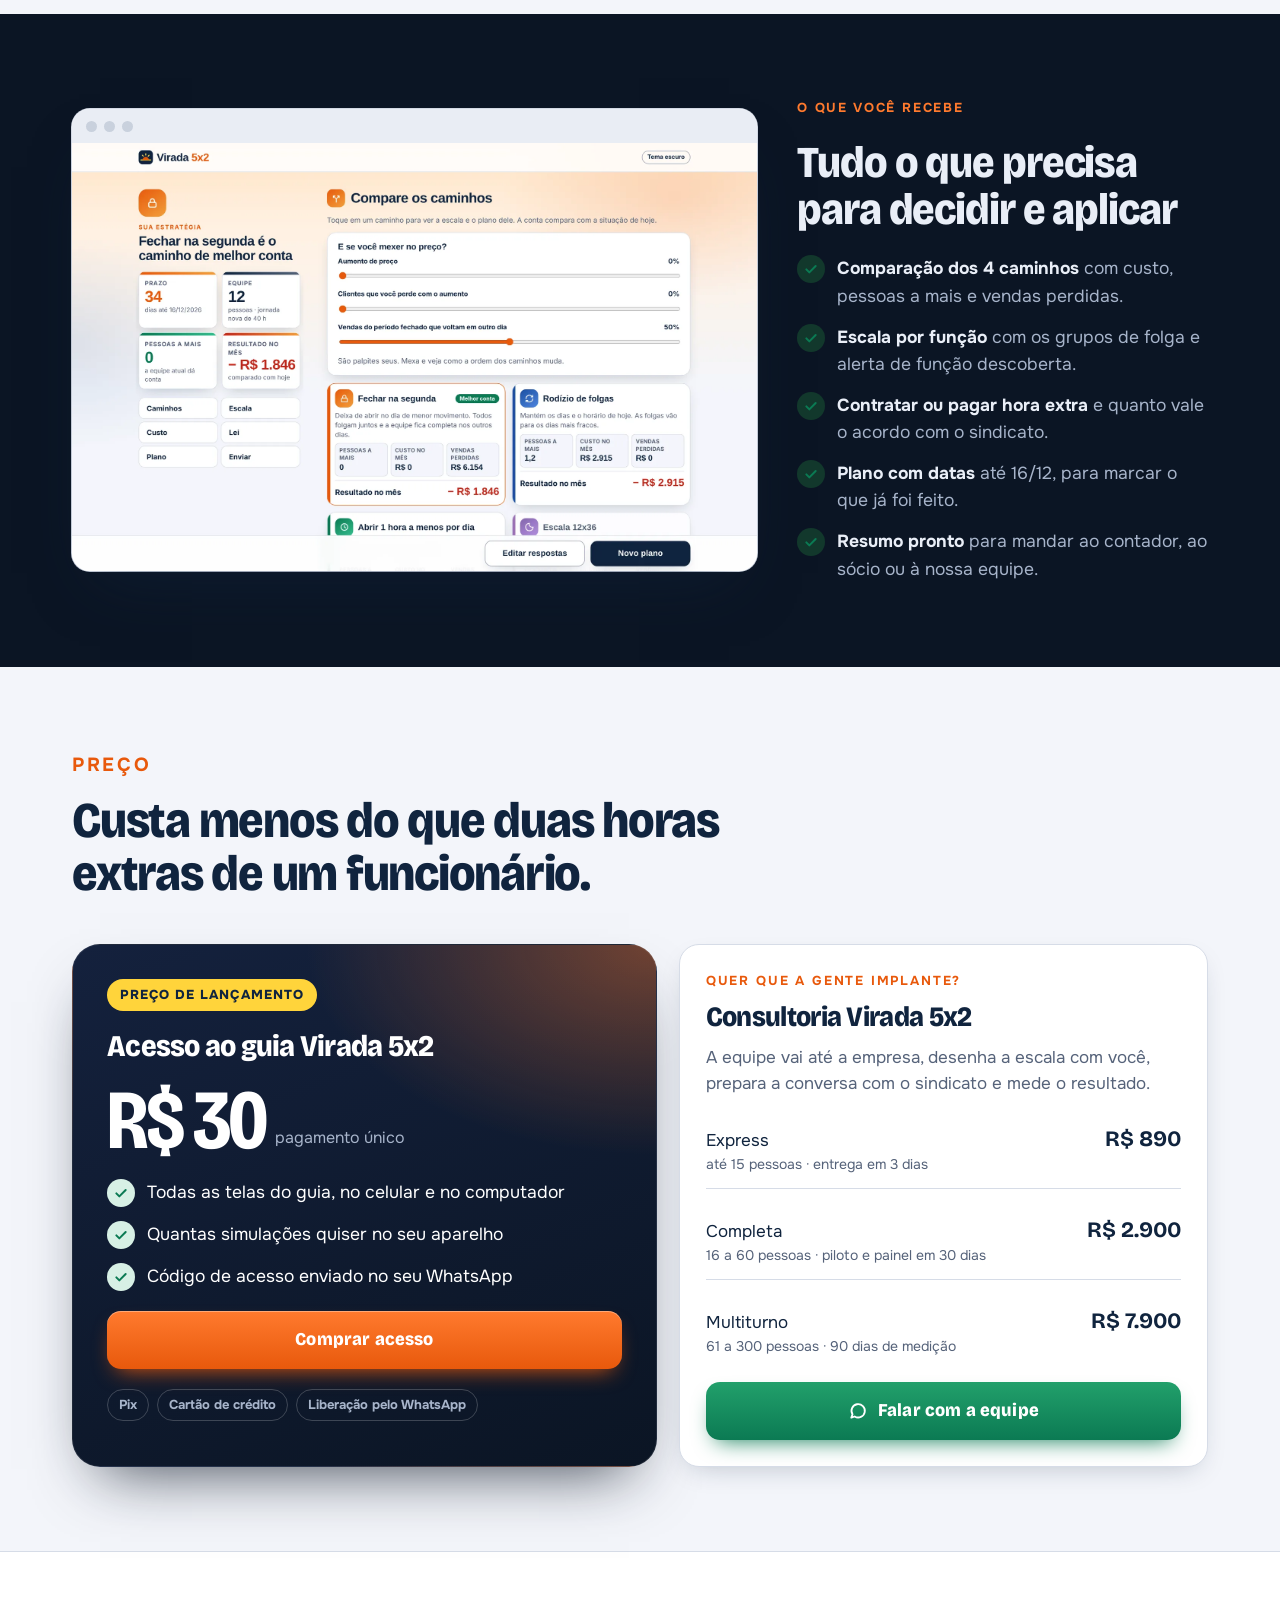
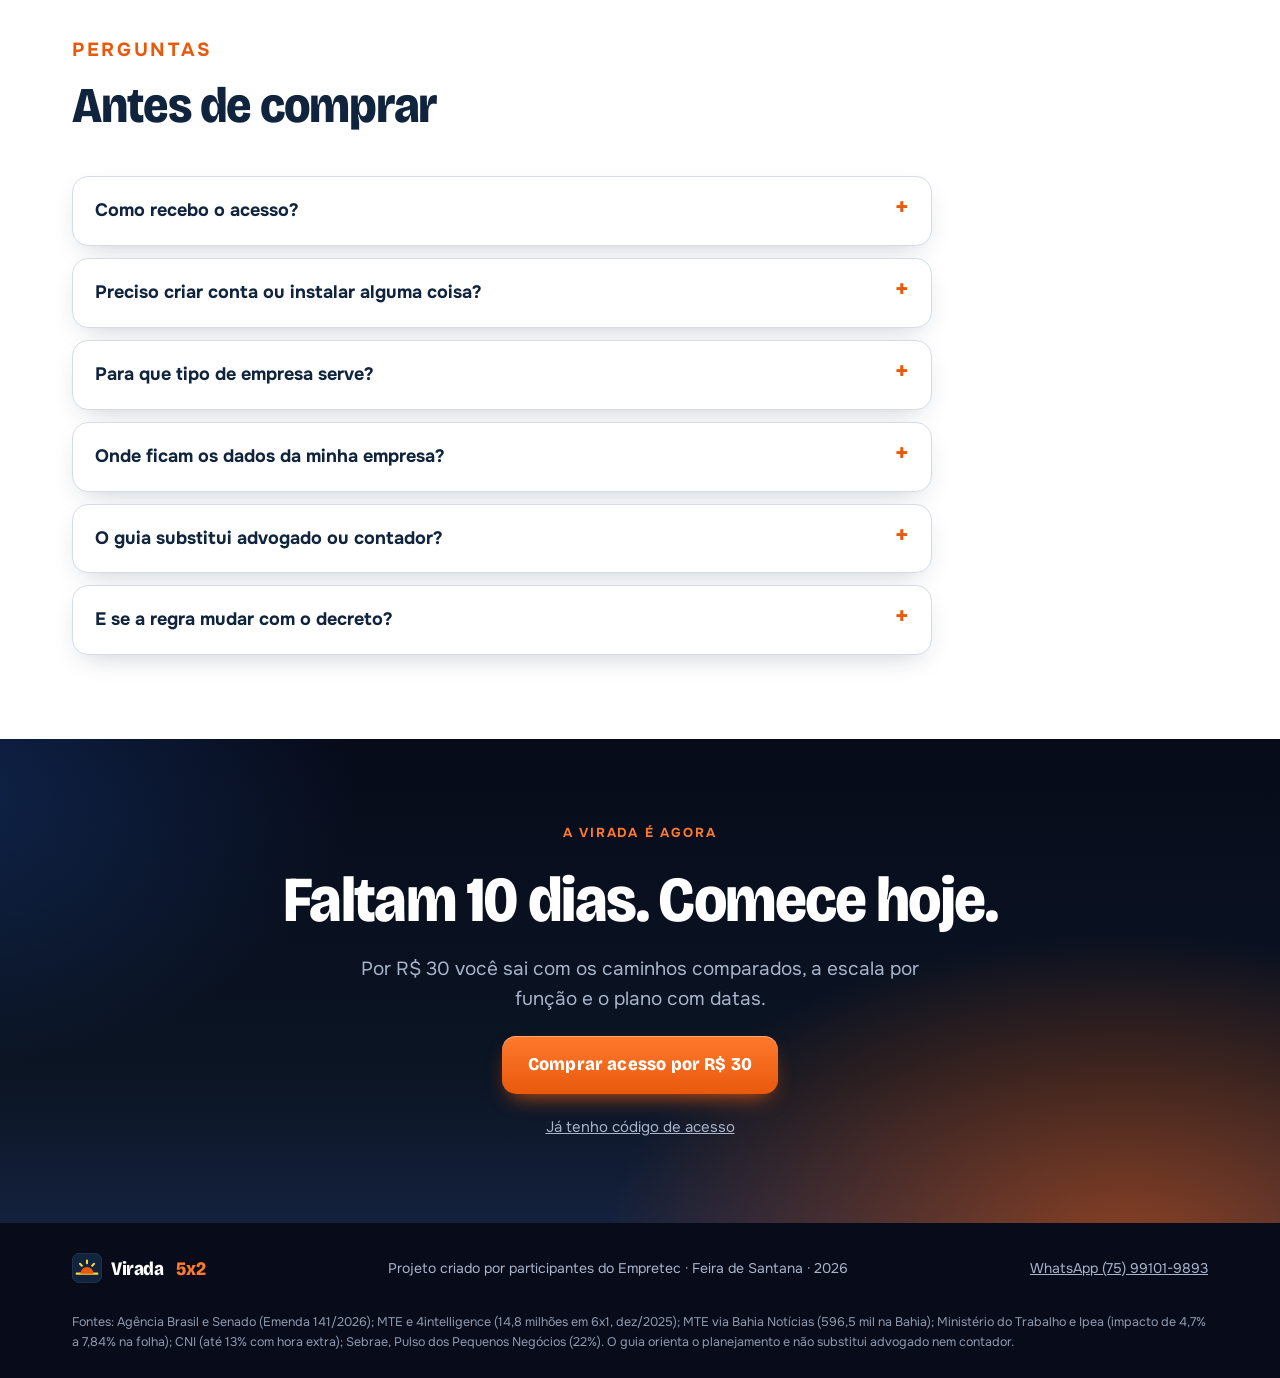
==== commit 89fde58f: "Atalho para quem já tem código na abertura da landing Co-Authored-By: Claude Opus 5.5 <noreply@anthr" ====
--- a/index.html
+++ b/index.html
@@ -51,6 +51,7 @@
         <span><svg viewBox="0 0 24 24" aria-hidden="true"><path d="M5 12.5l4.5 4.5L19 7.5"/></svg>Acesso no mesmo dia pelo WhatsApp</span>
         <span><svg viewBox="0 0 24 24" aria-hidden="true"><path d="M5 12.5l4.5 4.5L19 7.5"/></svg>Celular e computador</span>
       </div>
+      <a href="app/" style="color:#fff;font-weight:700;font-size:15px">Já tenho código de acesso →</a>
     </div>
     <div class="h-vis" aria-hidden="true">
       <div class="celular"><img src="assets/cel-resultado.webp" alt="" width="390" height="844"></div>
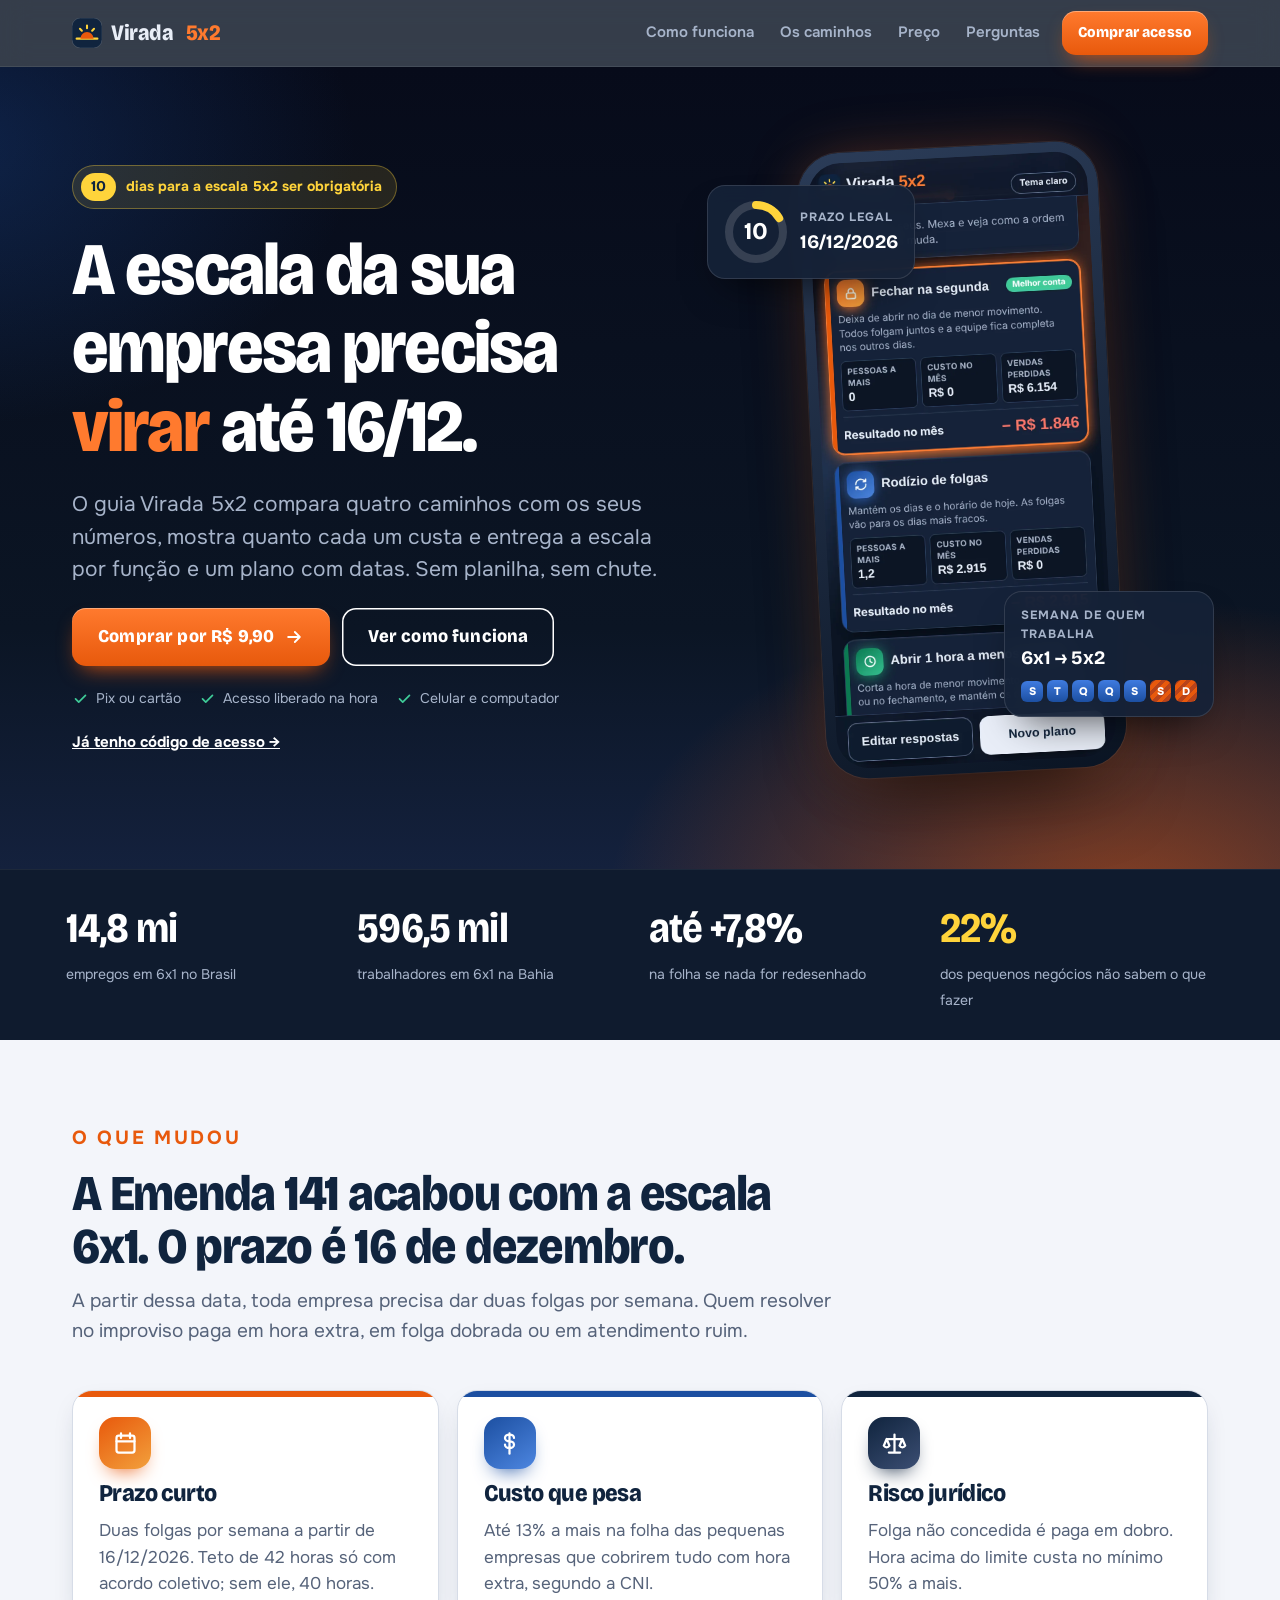
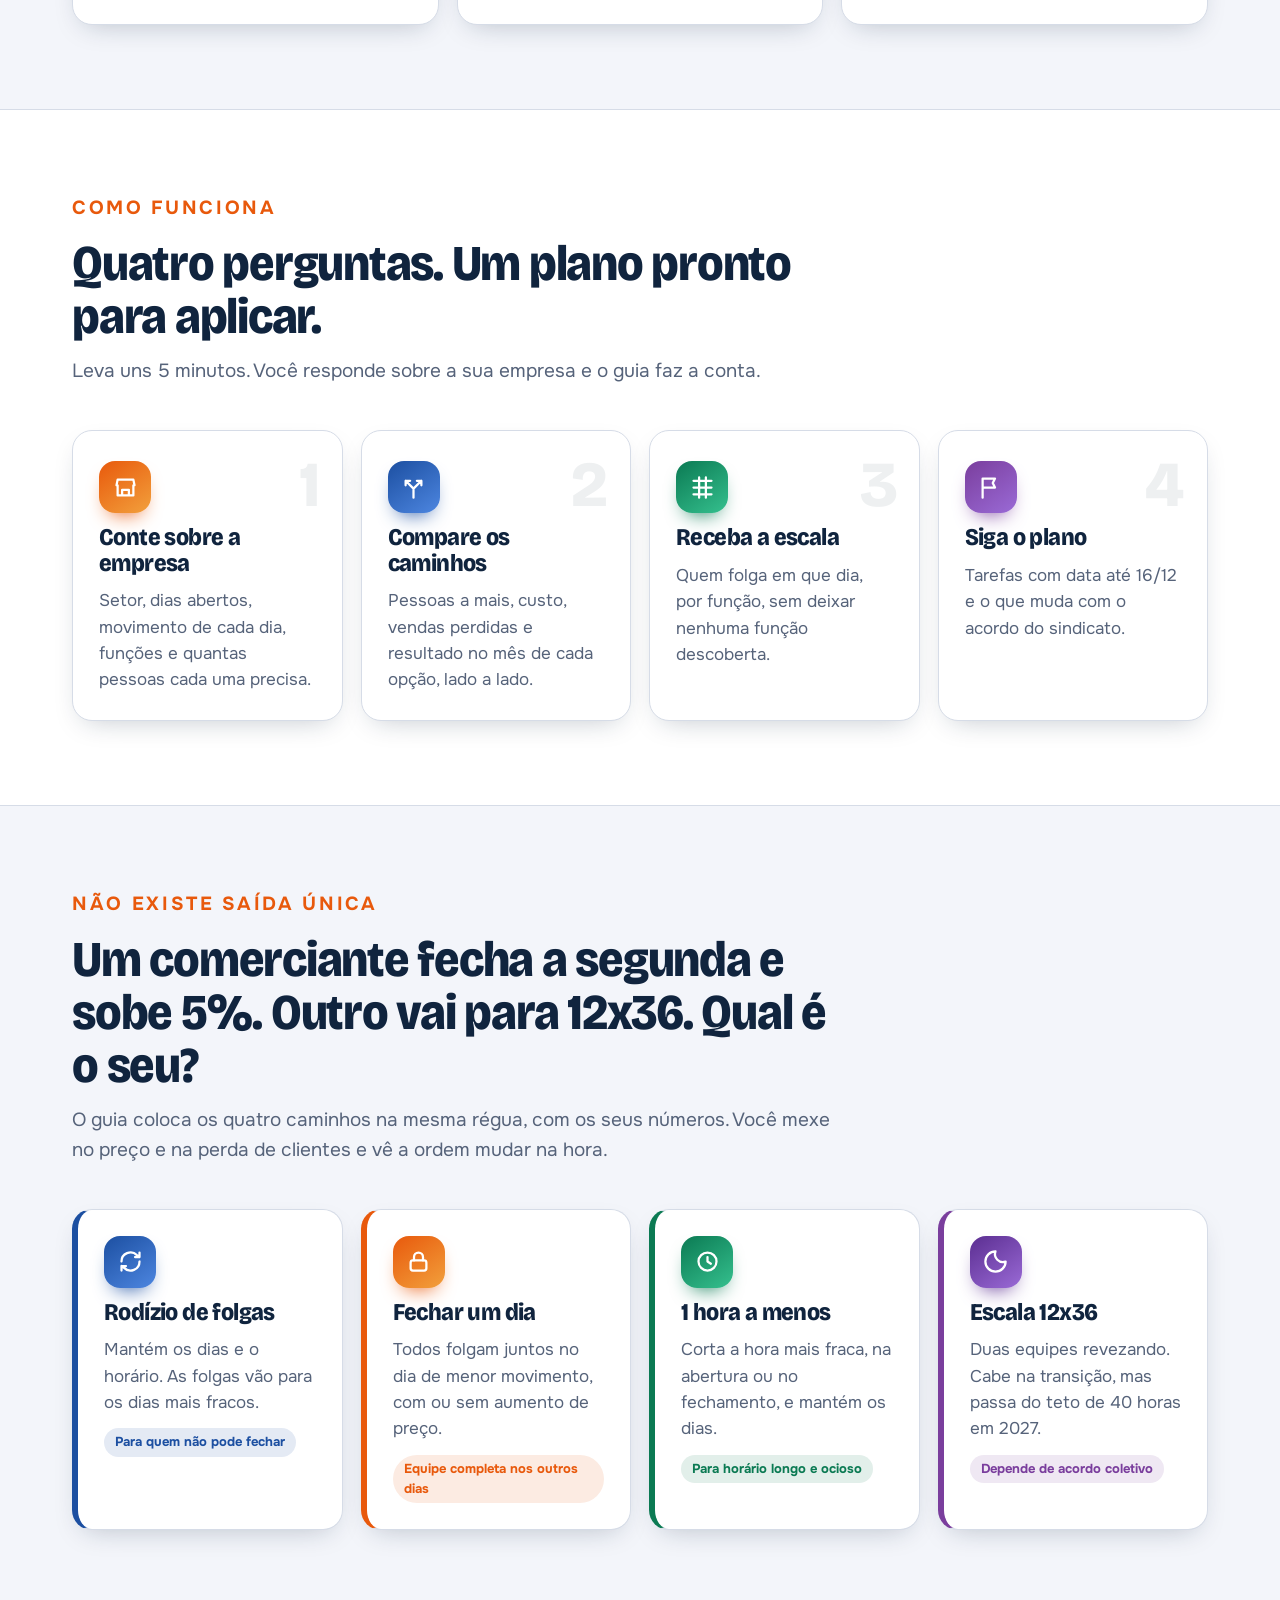
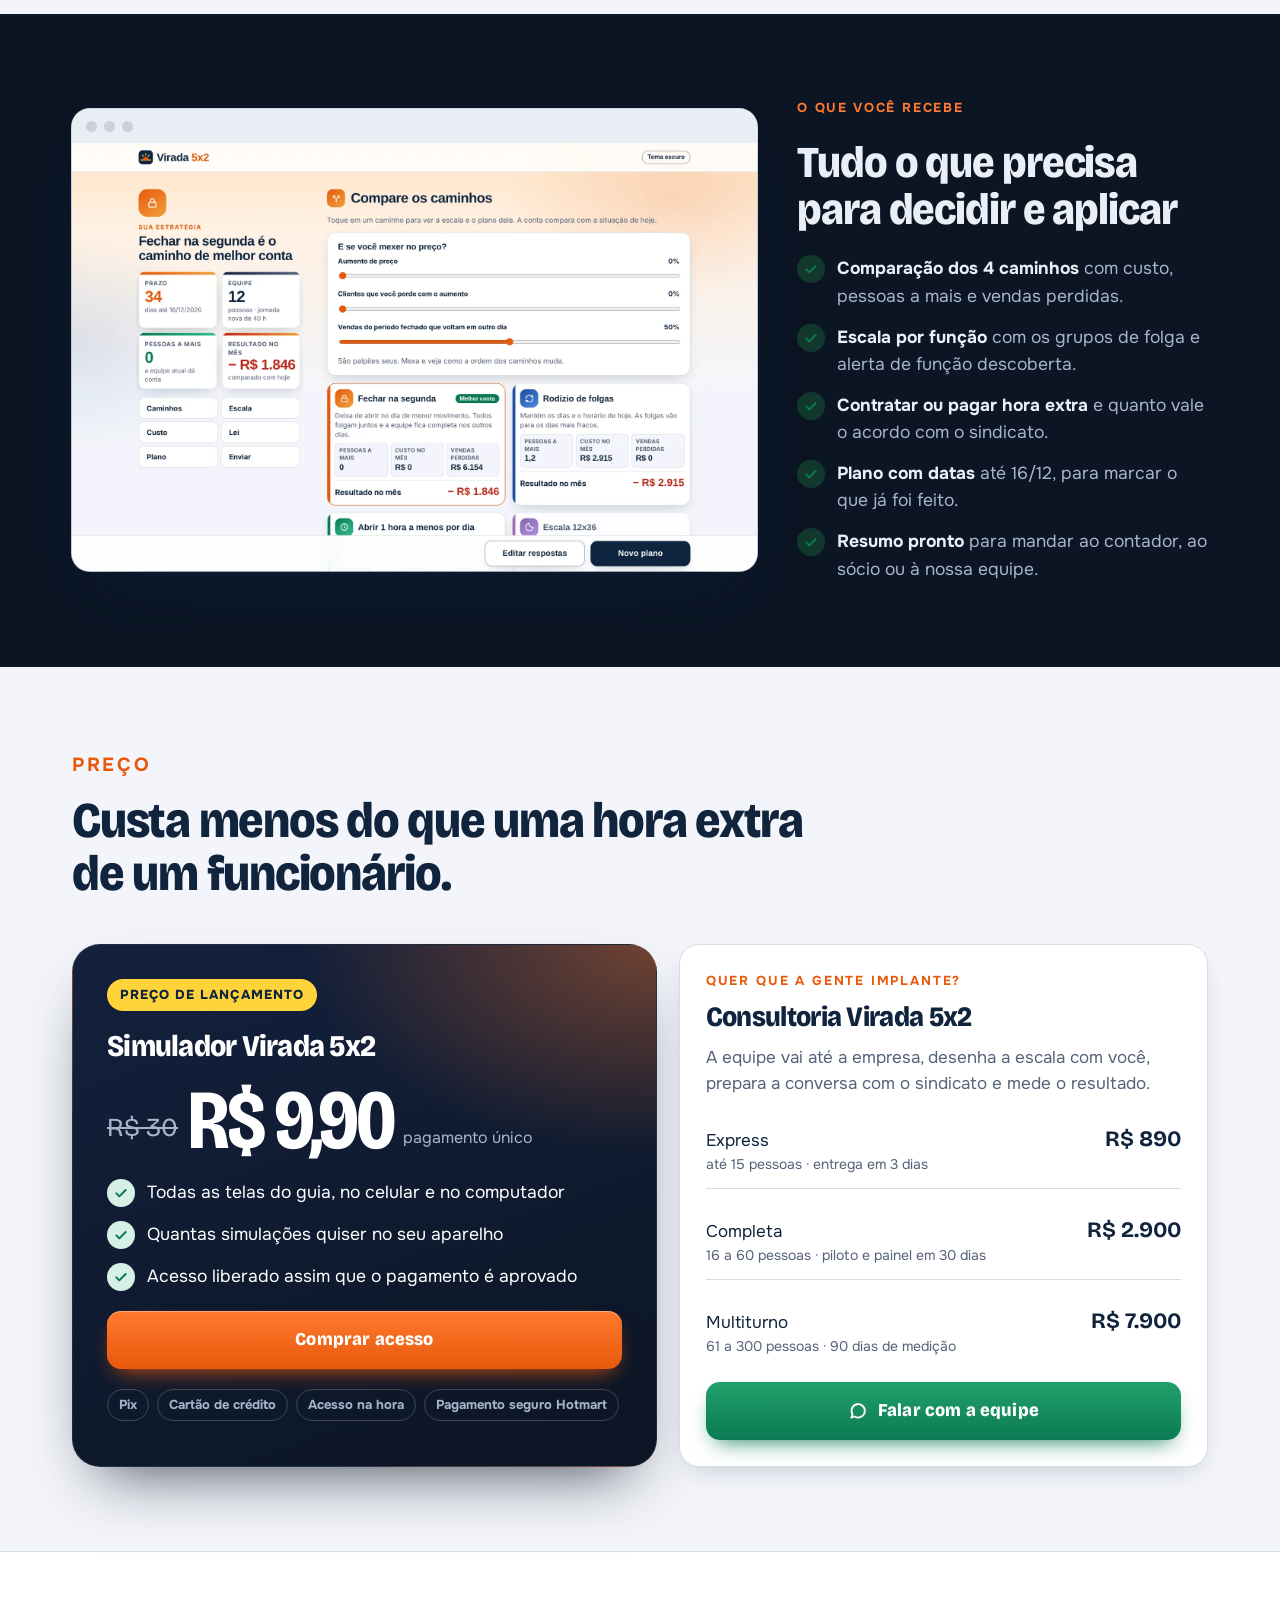
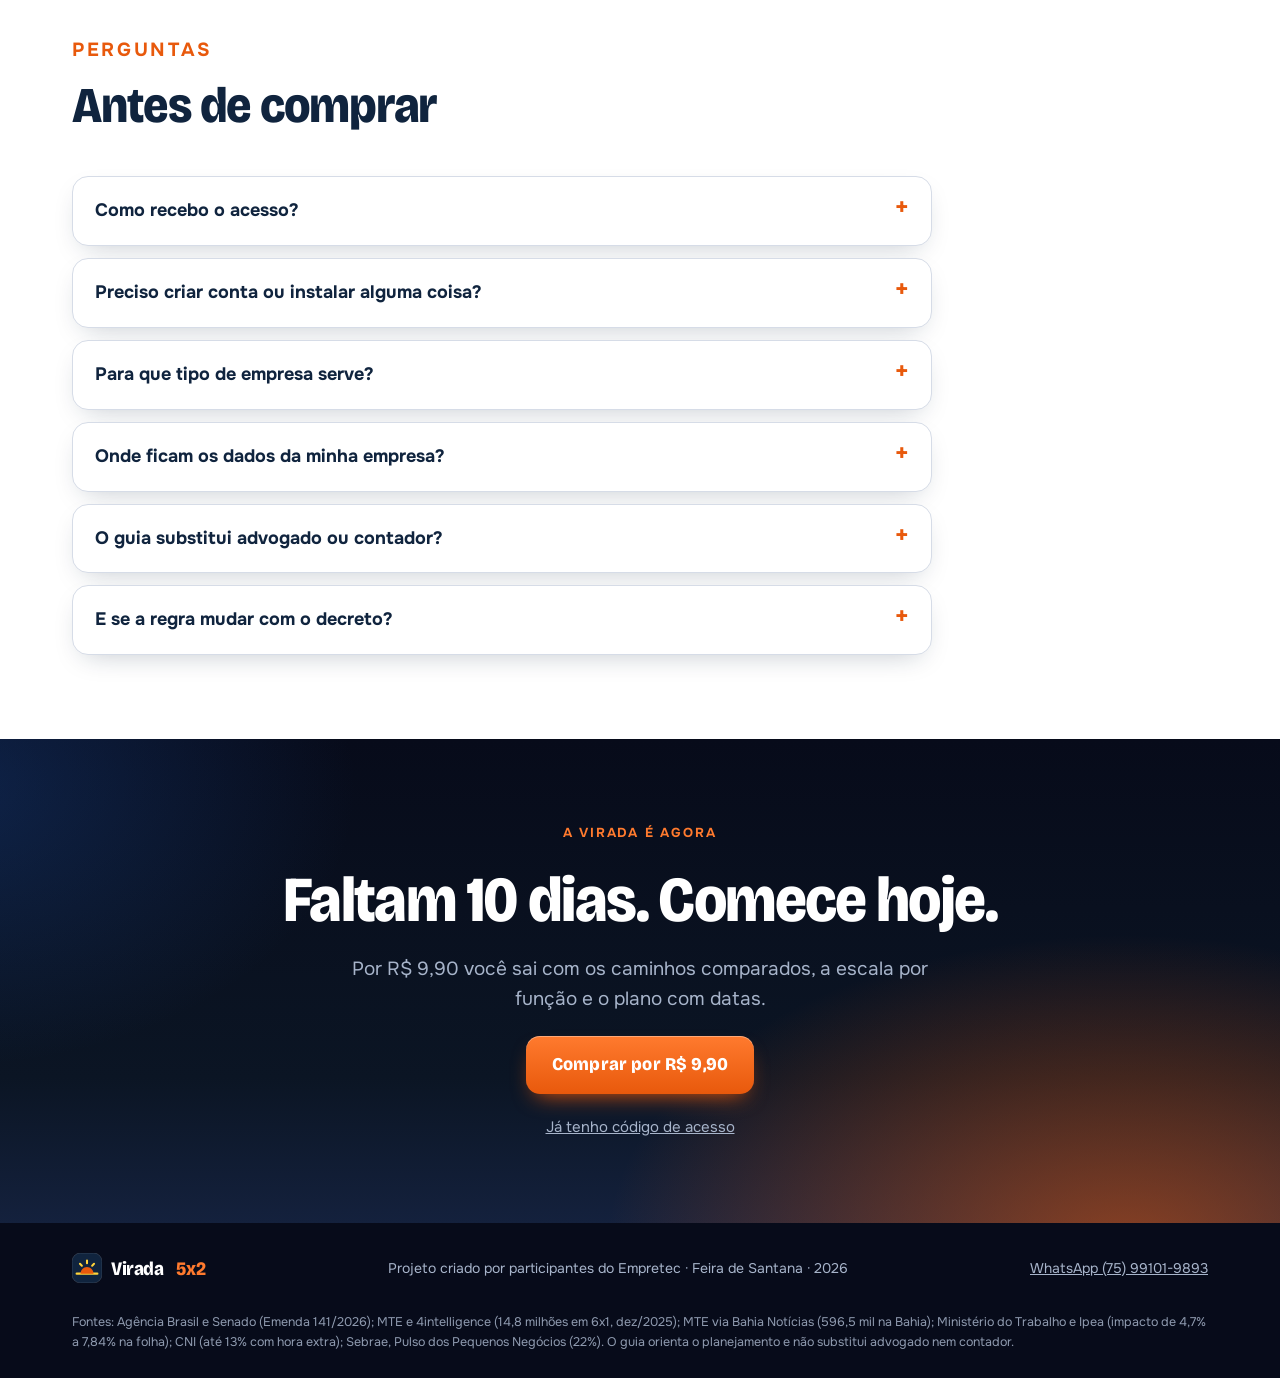
==== commit 9532c421: "Hotmart, preço de lançamento de R$ 9,90 e pesquisa anônima das respostas do simulador Co-Authored-By" ====
--- a/index.html
+++ b/index.html
@@ -7,13 +7,14 @@
 <meta name="description" content="Guia para empresas saírem da escala 6x1 para a 5x2 até 16/12/2026: compara quatro caminhos com os seus números, monta a escala por função e entrega um plano com datas.">
 <meta name="theme-color" content="#0B1524">
 <meta property="og:title" content="Virada 5x2 · A escala da sua empresa precisa virar">
-<meta property="og:description" content="Compare os caminhos, veja a conta e receba a escala por função. Acesso por R$ 30 no lançamento.">
+<meta property="og:description" content="Compare os caminhos, veja a conta e receba a escala por função. Acesso por R$ 9,90 no lançamento.">
 <meta property="og:image" content="https://h3rcs.github.io/virada_5x2/assets/pc-resultado.webp">
 <link rel="icon" href="data:image/svg+xml,%3Csvg xmlns='http://www.w3.org/2000/svg' viewBox='0 0 32 32'%3E%3Crect width='32' height='32' rx='9' fill='%2310243E'/%3E%3Cpath d='M5 22h22' stroke='%23FFD43B' stroke-width='2.4' stroke-linecap='round'/%3E%3Cpath d='M9 22a7 7 0 0 1 14 0' fill='%23E8590C'/%3E%3Cpath d='M16 8v3M8.5 11.5l2 2M23.5 11.5l-2 2' stroke='%23FFD43B' stroke-width='2.2' stroke-linecap='round'/%3E%3C/svg%3E">
 <link rel="preconnect" href="https://fonts.googleapis.com">
 <link rel="preconnect" href="https://fonts.gstatic.com" crossorigin>
 <link href="https://fonts.googleapis.com/css2?family=Bricolage+Grotesque:opsz,wdth,wght@12..96,75..100,400..800&family=Onest:wght@400..700&display=swap" rel="stylesheet">
 <link rel="stylesheet" href="assets/site.css">
+<script src="assets/config.js"></script>
 </head>
 <body>
 
@@ -42,13 +43,13 @@
       <h1>A escala da sua empresa precisa <em>virar</em> até 16/12.</h1>
       <p class="lead">O guia Virada 5x2 compara quatro caminhos com os seus números, mostra quanto cada um custa e entrega a escala por função e um plano com datas. Sem planilha, sem chute.</p>
       <div class="acoes">
-        <a class="bt" href="comprar/">Comprar acesso por R$ 30
+        <a class="bt" href="comprar/">Comprar por R$ 9,90
           <svg viewBox="0 0 24 24" aria-hidden="true"><path d="M5 12h14M13 6l6 6-6 6"/></svg></a>
         <a class="bt sec" href="#como">Ver como funciona</a>
       </div>
       <div class="confia">
         <span><svg viewBox="0 0 24 24" aria-hidden="true"><path d="M5 12.5l4.5 4.5L19 7.5"/></svg>Pix ou cartão</span>
-        <span><svg viewBox="0 0 24 24" aria-hidden="true"><path d="M5 12.5l4.5 4.5L19 7.5"/></svg>Acesso no mesmo dia pelo WhatsApp</span>
+        <span><svg viewBox="0 0 24 24" aria-hidden="true"><path d="M5 12.5l4.5 4.5L19 7.5"/></svg>Acesso liberado na hora</span>
         <span><svg viewBox="0 0 24 24" aria-hidden="true"><path d="M5 12.5l4.5 4.5L19 7.5"/></svg>Celular e computador</span>
       </div>
       <a href="app/" style="color:#fff;font-weight:700;font-size:15px">Já tenho código de acesso →</a>
@@ -173,20 +174,20 @@
   <div class="wrap">
     <div class="cab surge">
       <p class="sobre">Preço</p>
-      <h2>Custa menos do que duas horas extras de um funcionário.</h2>
+      <h2>Custa menos do que uma hora extra de um funcionário.</h2>
     </div>
     <div class="preco-area">
       <div class="plano-pago surge">
         <span class="fita">Preço de lançamento</span>
-        <h3 style="font-size:30px">Acesso ao guia Virada 5x2</h3>
-        <div class="valor"><b>R$ 30</b><small>pagamento único</small></div>
+        <h3 style="font-size:30px">Simulador Virada 5x2</h3>
+        <div class="valor"><s>R$ 30</s><b>R$ 9,90</b><small>pagamento único</small></div>
         <ul class="lista-ok">
           <li><span>Todas as telas do guia, no celular e no computador</span></li>
           <li><span>Quantas simulações quiser no seu aparelho</span></li>
-          <li><span>Código de acesso enviado no seu WhatsApp</span></li>
+          <li><span>Acesso liberado assim que o pagamento é aprovado</span></li>
         </ul>
         <a class="bt" href="comprar/" style="align-self:stretch">Comprar acesso</a>
-        <div class="meios"><span>Pix</span><span>Cartão de crédito</span><span>Liberação pelo WhatsApp</span></div>
+        <div class="meios"><span>Pix</span><span>Cartão de crédito</span><span>Acesso na hora</span><span>Pagamento seguro Hotmart</span></div>
       </div>
       <div class="cartao consult surge">
         <p class="sobre">Quer que a gente implante?</p>
@@ -206,10 +207,10 @@
   <div class="wrap">
     <div class="cab surge"><p class="sobre">Perguntas</p><h2>Antes de comprar</h2></div>
     <div class="faq">
-      <details><summary>Como recebo o acesso?</summary><p>Depois do pagamento, você manda o comprovante pelo WhatsApp. A equipe responde com um link que já libera o guia no seu aparelho. Em horário comercial, no mesmo dia.</p></details>
-      <details><summary>Preciso criar conta ou instalar alguma coisa?</summary><p>Não. O guia abre no navegador do celular ou do computador. Para usar nos dois, abra o link de acesso em cada um.</p></details>
+      <details><summary>Como recebo o acesso?</summary><p>O pagamento é feito na Hotmart, por Pix ou cartão. Assim que ele é aprovado, você volta para o site com o guia já liberado. O link de acesso também chega no seu e-mail, para abrir em outro aparelho.</p></details>
+      <details><summary>Preciso criar conta ou instalar alguma coisa?</summary><p>Não precisa instalar nada. O guia abre no navegador do celular ou do computador. Para usar nos dois, abra o link de acesso do e-mail em cada um.</p></details>
       <details><summary>Para que tipo de empresa serve?</summary><p>Para quem hoje trabalha em 6x1 e tem de 5 a 300 pessoas: lojas, supermercados, restaurantes, bares, hotéis, atacados, centros de distribuição e clínicas, entre outros.</p></details>
-      <details><summary>Onde ficam os dados da minha empresa?</summary><p>Só no seu aparelho. O guia não envia suas respostas para nenhum servidor. Você só compartilha o resumo se quiser.</p></details>
+      <details><summary>Onde ficam os dados da minha empresa?</summary><p>No seu aparelho. Para a pesquisa Virada 5x2, o simulador envia sem identificação o setor, o tamanho da equipe, os dias e horários e o caminho escolhido. Nunca envia nome, empresa ou contato, e você pode desligar o envio na tela de resultado.</p></details>
       <details><summary>O guia substitui advogado ou contador?</summary><p>Não. Ele orienta o planejamento da escala e mostra a conta. A parte legal deve ser validada pelo advogado trabalhista e pelo contador da empresa.</p></details>
       <details><summary>E se a regra mudar com o decreto?</summary><p>O decreto que detalha a regra foi adiado e ainda pode trazer ajustes. Quando sair, o guia é atualizado e quem já comprou continua com o acesso.</p></details>
     </div>
@@ -220,8 +221,8 @@
   <div class="wrap">
     <p class="sobre">A virada é agora</p>
     <h2>Faltam <span id="dias3">33</span> dias. Comece hoje.</h2>
-    <p class="suave" style="font-size:19px;max-width:620px">Por R$ 30 você sai com os caminhos comparados, a escala por função e o plano com datas.</p>
-    <a class="bt" href="comprar/">Comprar acesso por R$ 30</a>
+    <p class="suave" style="font-size:19px;max-width:620px">Por R$ 9,90 você sai com os caminhos comparados, a escala por função e o plano com datas.</p>
+    <a class="bt" href="comprar/">Comprar por R$ 9,90</a>
     <a href="app/" class="suave" style="font-size:15px">Já tenho código de acesso</a>
   </div>
 </section>
@@ -243,6 +244,7 @@
   var d=Math.max(0,Math.round((alvo-hoje)/864e5));
   ['dias','dias2','dias3'].forEach(function(id){var e=document.getElementById(id);if(e)e.textContent=d;});
   var pg=document.getElementById('anel-pg');if(pg)pg.setAttribute('stroke-dashoffset',String(169.6*(1-Math.min(1,d/61))));
+  var C=window.V5X2||{};if(C.hotmart)document.querySelectorAll('a[href="comprar/"]').forEach(function(a){a.href=C.hotmart;});
   var w=document.getElementById('wpp-consult');
   if(w)w.href='https://wa.me/5575991019893?text='+encodeURIComponent('Olá! Vi o site da Virada 5x2 e quero saber mais sobre a consultoria para a minha empresa.');
   var els=document.querySelectorAll('.surge');
--- a/assets/site.css
+++ b/assets/site.css
@@ -130,6 +130,7 @@
 .plano-pago{background:radial-gradient(500px 300px at 100% 0,rgba(255,122,46,.4),transparent 70%),linear-gradient(160deg,#14213D,#0B1524);color:#fff;border-radius:28px;padding:34px;display:flex;flex-direction:column;gap:20px;box-shadow:0 30px 60px -28px rgba(11,21,36,.8);border:1px solid rgba(255,255,255,.08)}
 .plano-pago .valor{display:flex;align-items:flex-end;gap:10px}
 .plano-pago .valor b{font-family:var(--display);font-size:84px;line-height:.9;letter-spacing:-.04em;font-stretch:84%}
+.plano-pago .valor s,.resumo .valor s{font-family:var(--display);font-size:26px;color:var(--noite-suave);padding-bottom:10px;text-decoration-thickness:2px}
 .plano-pago .valor small{font-size:16px;color:var(--noite-suave);padding-bottom:8px}
 .fita{align-self:flex-start;background:var(--amarelo);color:var(--tinta);font-weight:800;font-size:13px;letter-spacing:.08em;text-transform:uppercase;border-radius:99px;padding:6px 13px}
 .meios{display:flex;flex-wrap:wrap;gap:8px}
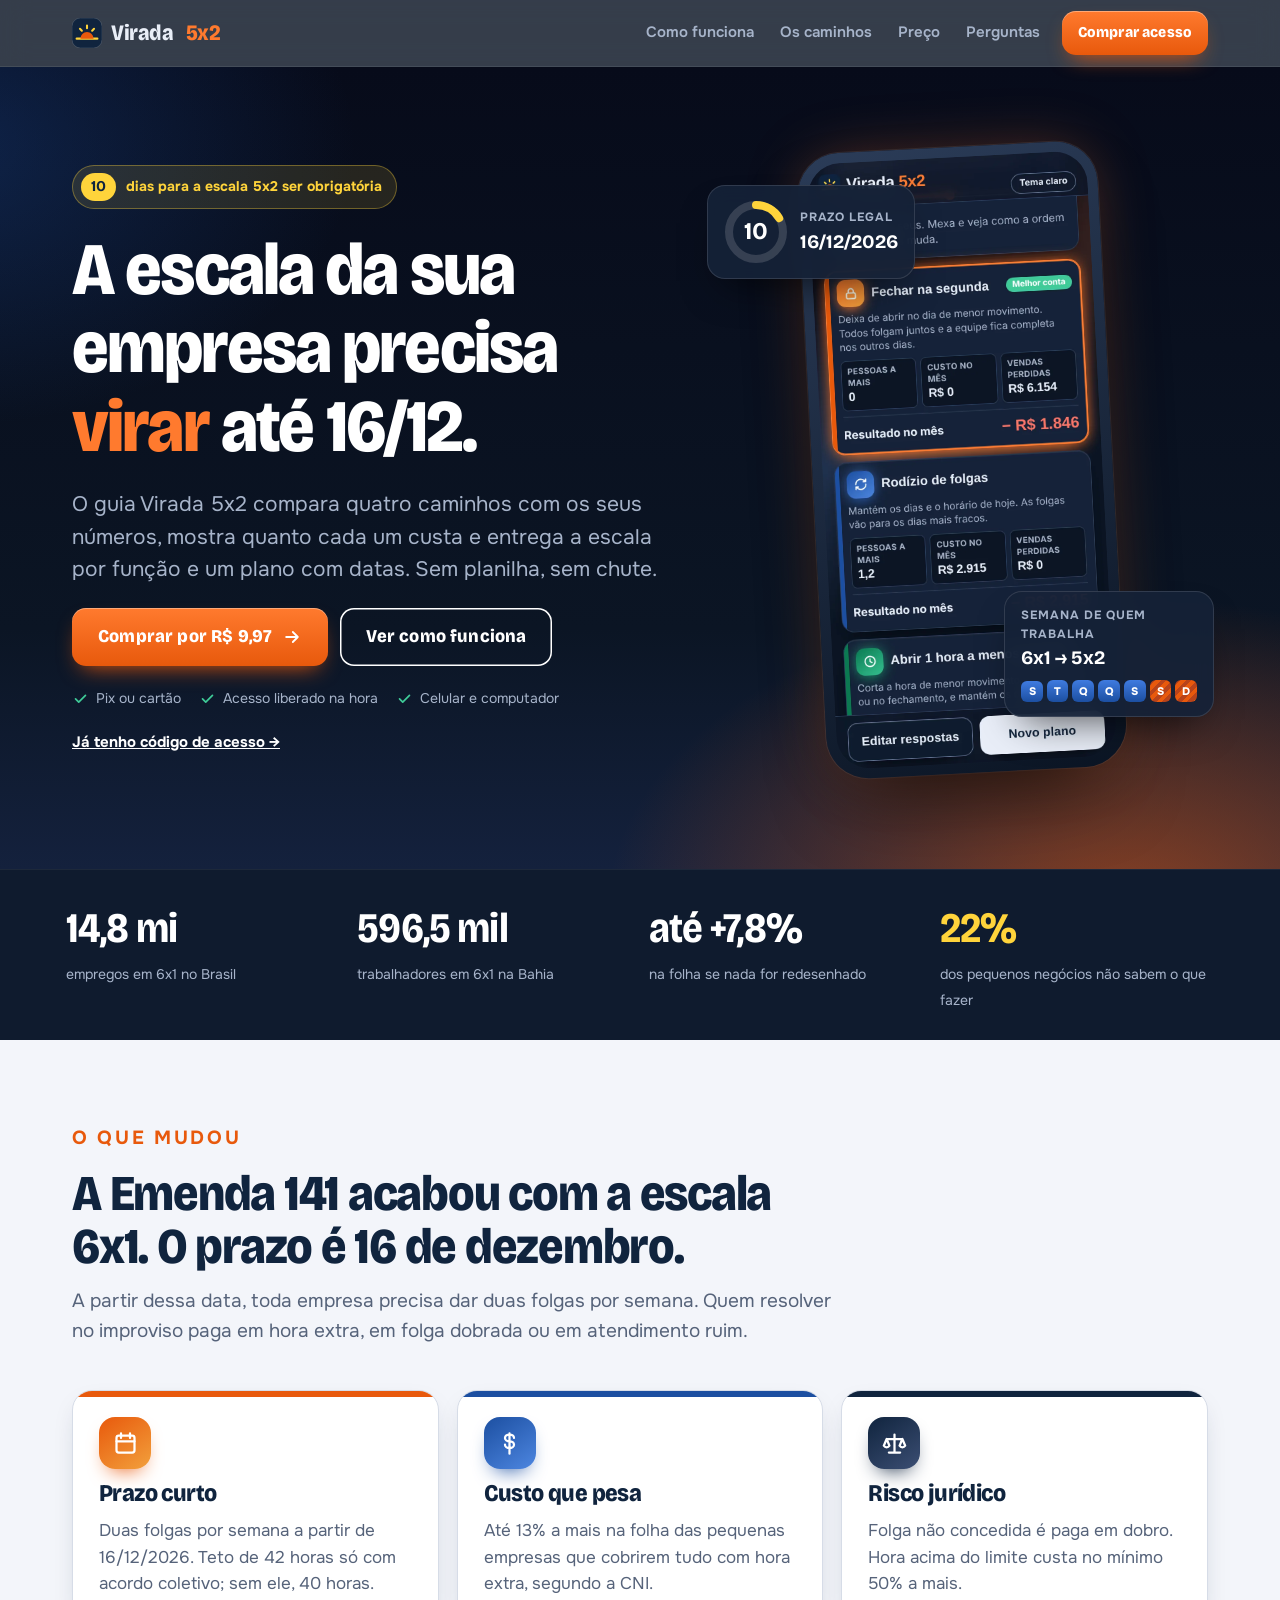
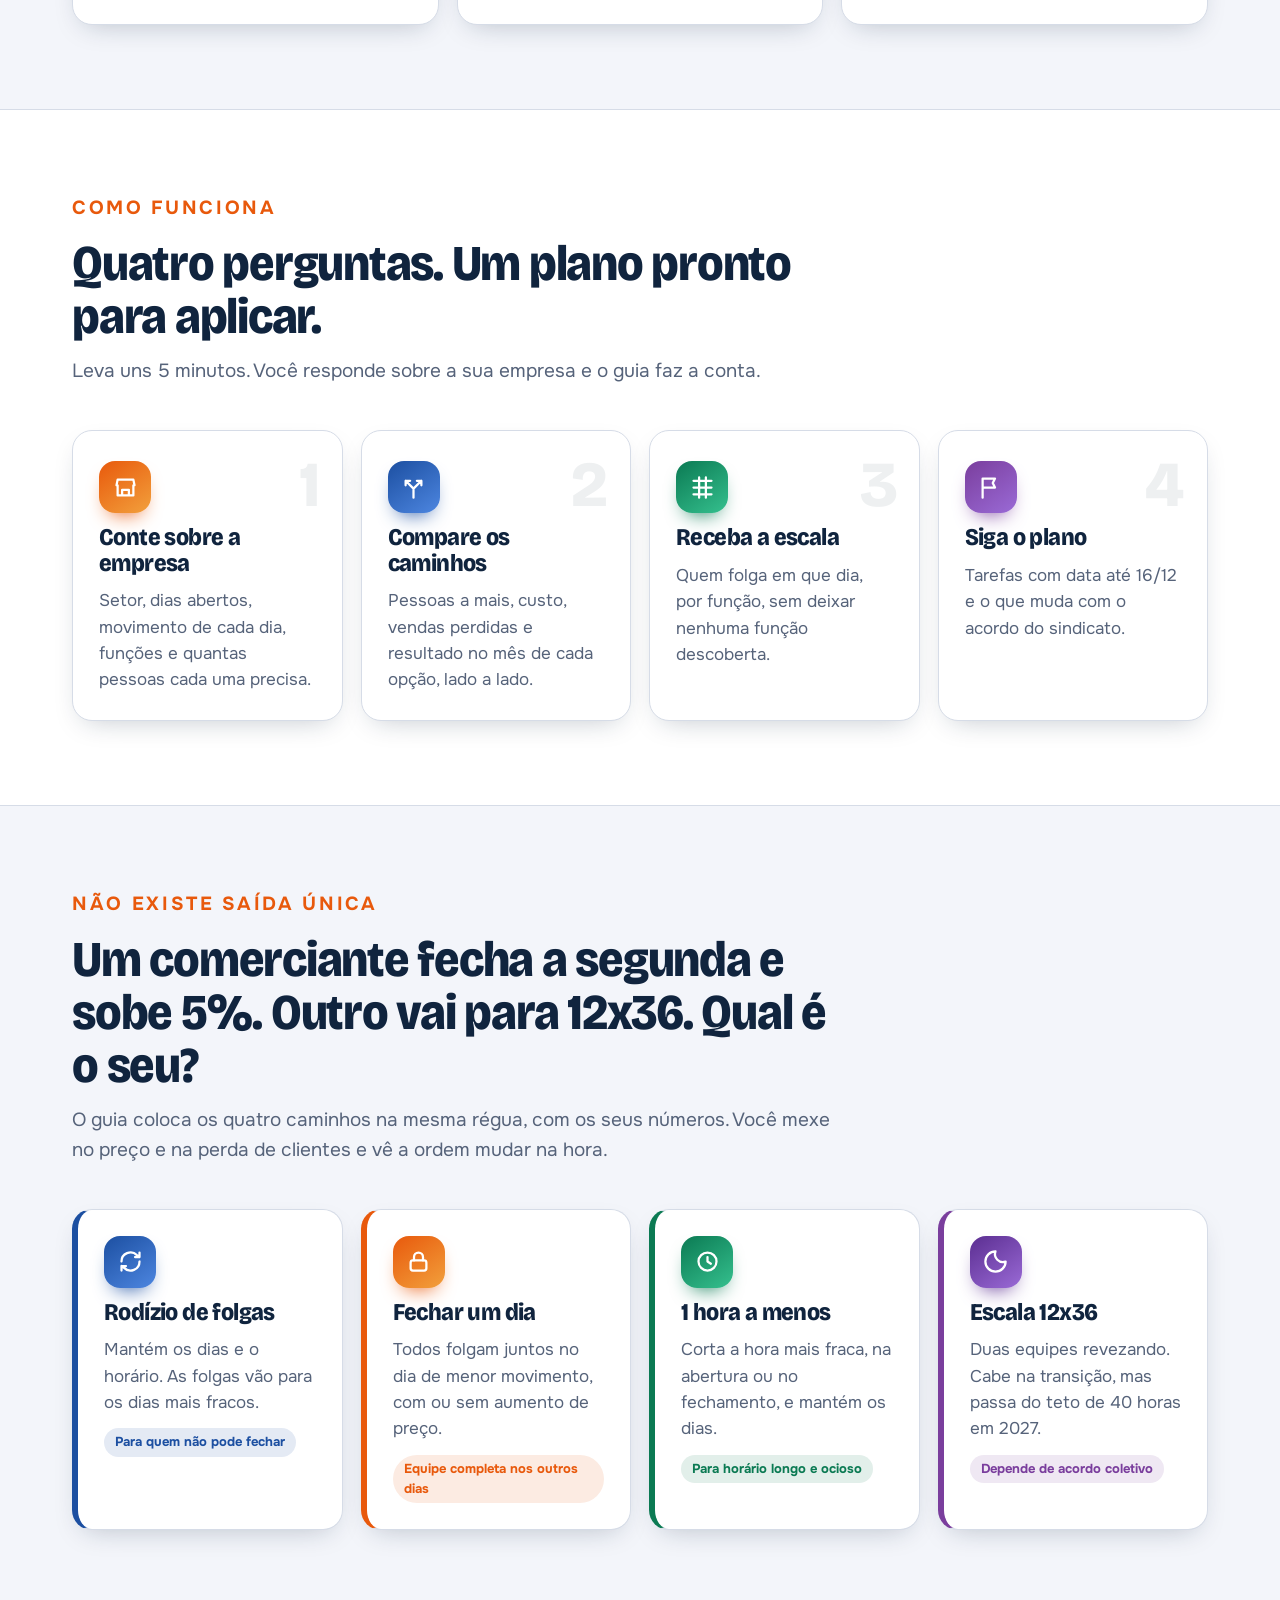
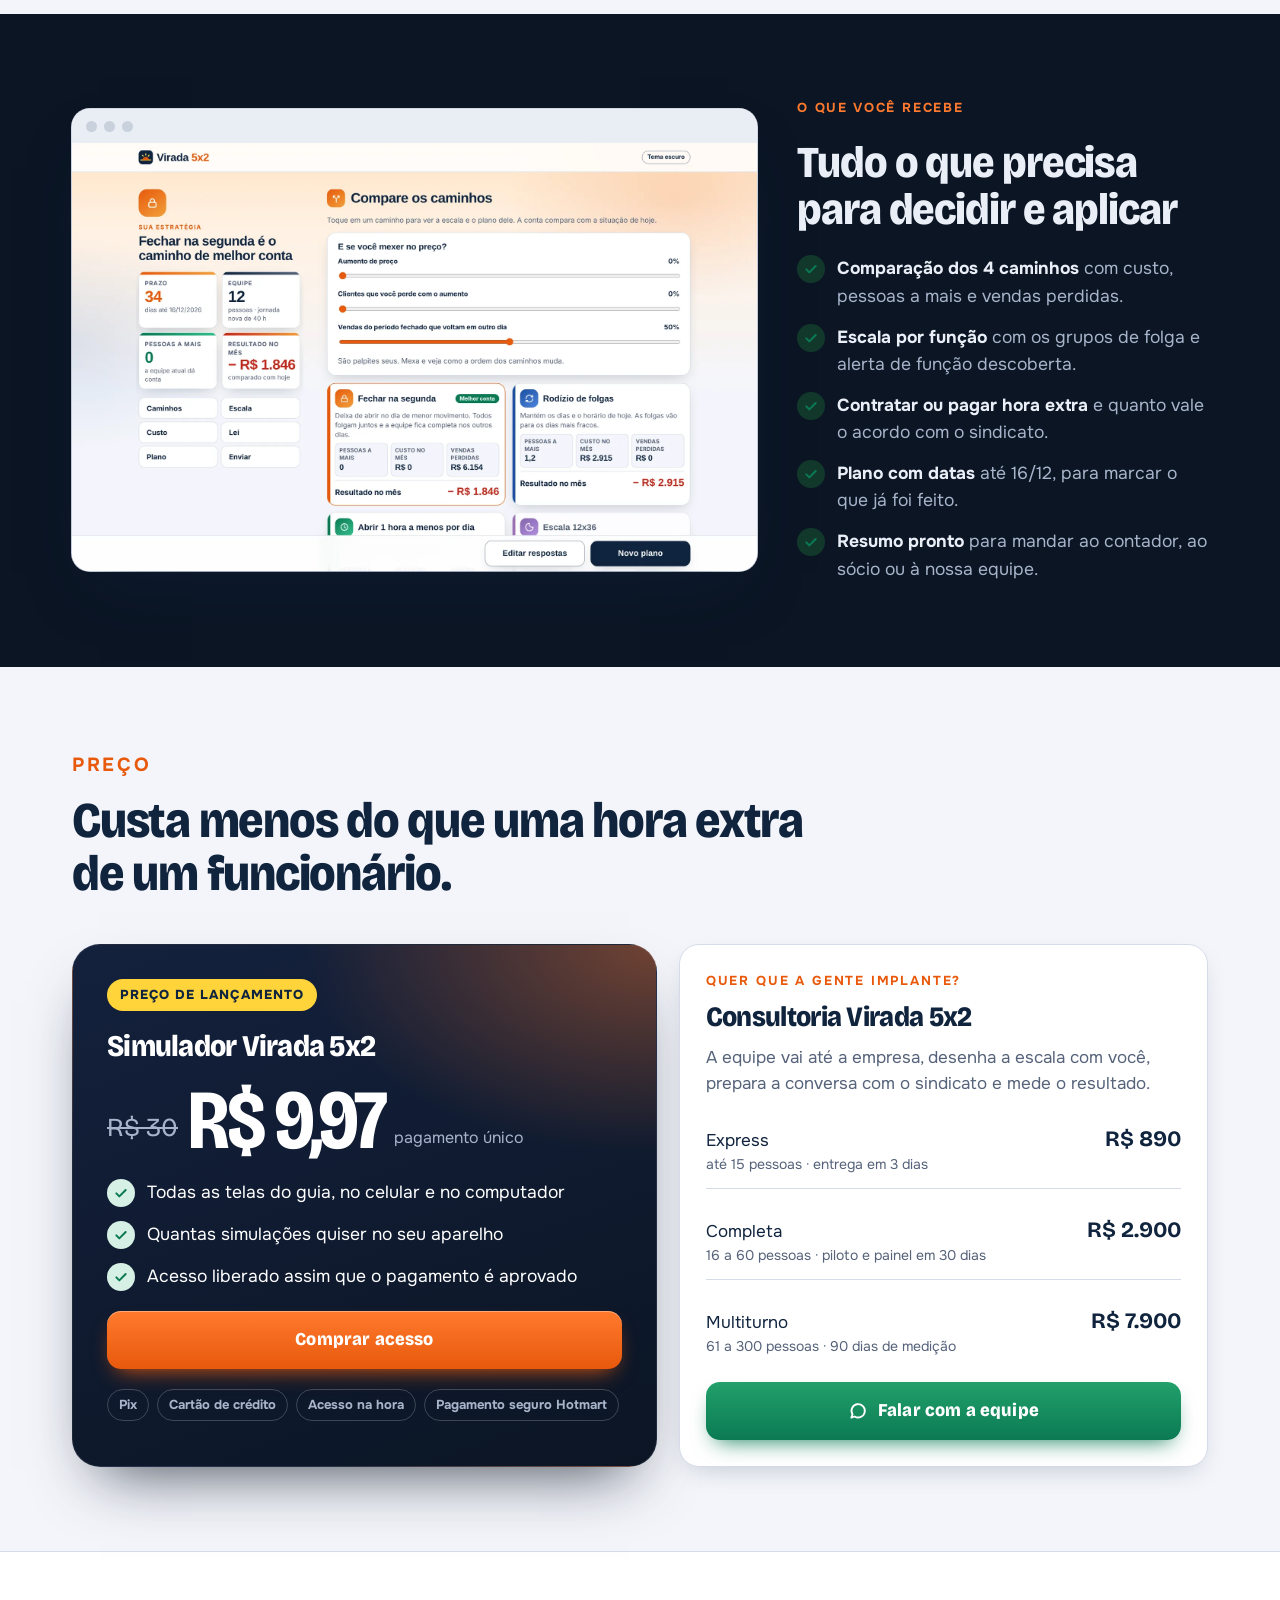
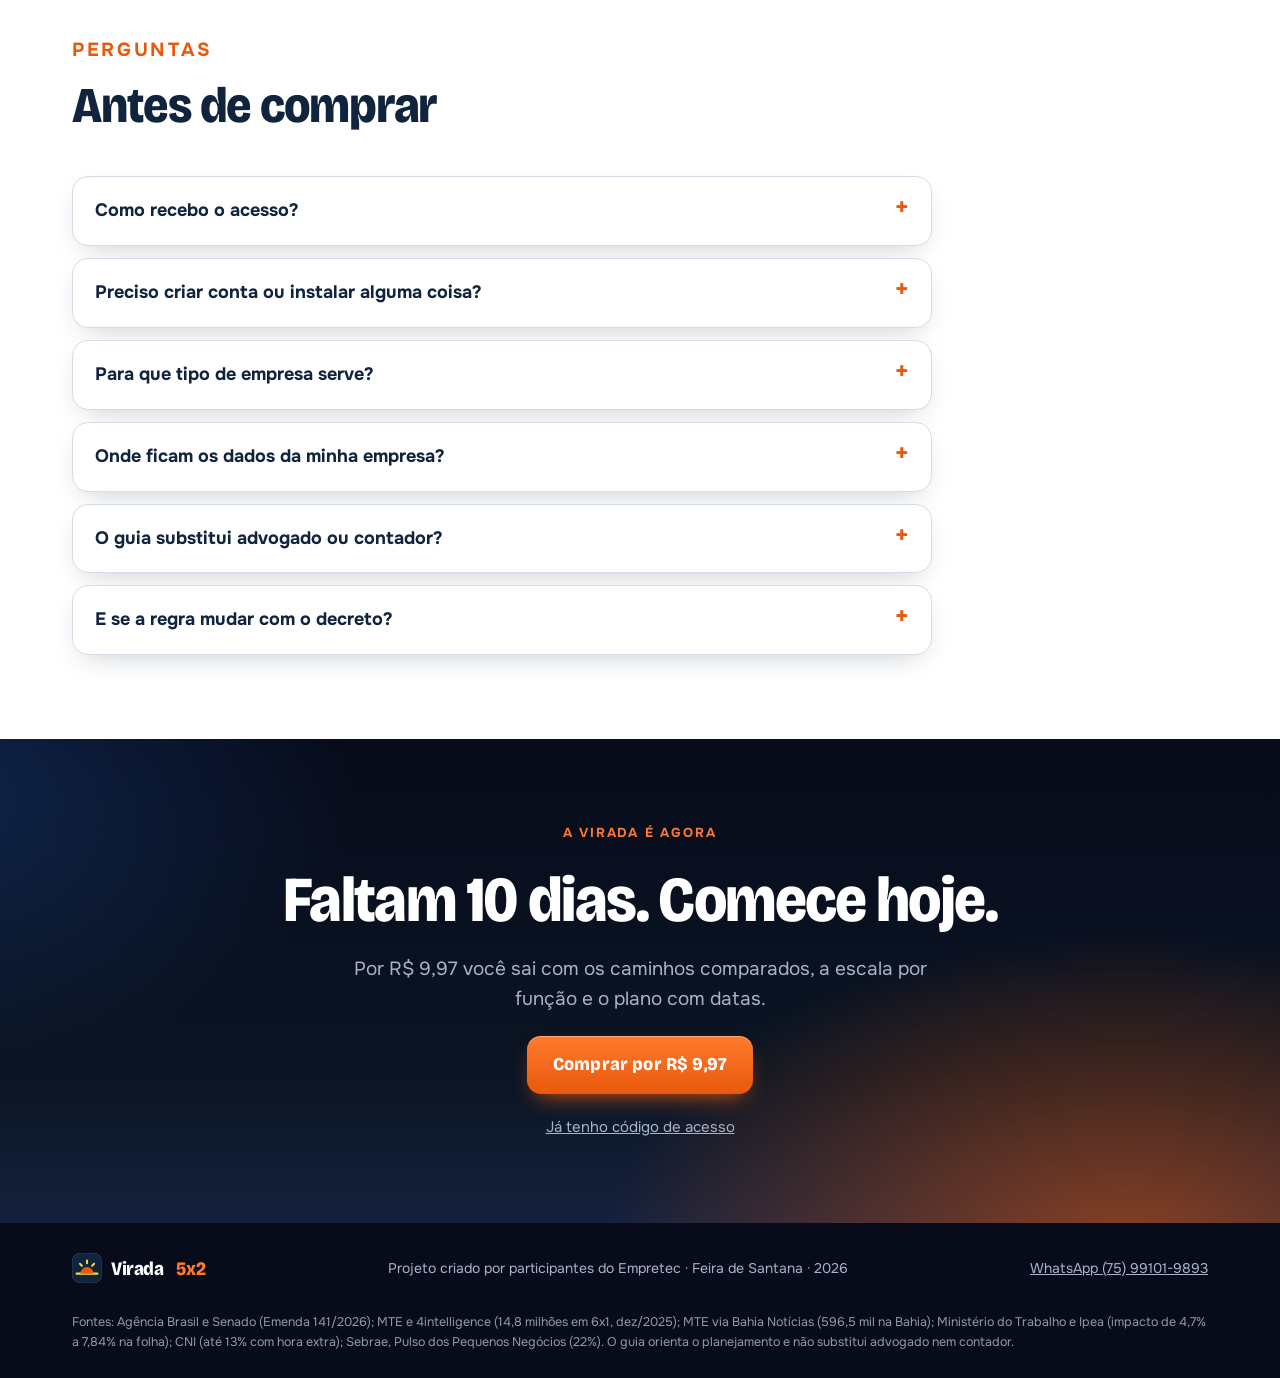
==== commit e204af85: "Preço do simulador: R$ 9,97 (site, app, Pix e QR) Co-Authored-By: Claude Opus 5.5 <noreply@anthropic" ====
--- a/index.html
+++ b/index.html
@@ -7,7 +7,7 @@
 <meta name="description" content="Guia para empresas saírem da escala 6x1 para a 5x2 até 16/12/2026: compara quatro caminhos com os seus números, monta a escala por função e entrega um plano com datas.">
 <meta name="theme-color" content="#0B1524">
 <meta property="og:title" content="Virada 5x2 · A escala da sua empresa precisa virar">
-<meta property="og:description" content="Compare os caminhos, veja a conta e receba a escala por função. Acesso por R$ 9,90 no lançamento.">
+<meta property="og:description" content="Compare os caminhos, veja a conta e receba a escala por função. Acesso por R$ 9,97 no lançamento.">
 <meta property="og:image" content="https://h3rcs.github.io/virada_5x2/assets/pc-resultado.webp">
 <link rel="icon" href="data:image/svg+xml,%3Csvg xmlns='http://www.w3.org/2000/svg' viewBox='0 0 32 32'%3E%3Crect width='32' height='32' rx='9' fill='%2310243E'/%3E%3Cpath d='M5 22h22' stroke='%23FFD43B' stroke-width='2.4' stroke-linecap='round'/%3E%3Cpath d='M9 22a7 7 0 0 1 14 0' fill='%23E8590C'/%3E%3Cpath d='M16 8v3M8.5 11.5l2 2M23.5 11.5l-2 2' stroke='%23FFD43B' stroke-width='2.2' stroke-linecap='round'/%3E%3C/svg%3E">
 <link rel="preconnect" href="https://fonts.googleapis.com">
@@ -43,7 +43,7 @@
       <h1>A escala da sua empresa precisa <em>virar</em> até 16/12.</h1>
       <p class="lead">O guia Virada 5x2 compara quatro caminhos com os seus números, mostra quanto cada um custa e entrega a escala por função e um plano com datas. Sem planilha, sem chute.</p>
       <div class="acoes">
-        <a class="bt" href="comprar/">Comprar por R$ 9,90
+        <a class="bt" href="comprar/">Comprar por R$ 9,97
           <svg viewBox="0 0 24 24" aria-hidden="true"><path d="M5 12h14M13 6l6 6-6 6"/></svg></a>
         <a class="bt sec" href="#como">Ver como funciona</a>
       </div>
@@ -180,7 +180,7 @@
       <div class="plano-pago surge">
         <span class="fita">Preço de lançamento</span>
         <h3 style="font-size:30px">Simulador Virada 5x2</h3>
-        <div class="valor"><s>R$ 30</s><b>R$ 9,90</b><small>pagamento único</small></div>
+        <div class="valor"><s>R$ 30</s><b>R$ 9,97</b><small>pagamento único</small></div>
         <ul class="lista-ok">
           <li><span>Todas as telas do guia, no celular e no computador</span></li>
           <li><span>Quantas simulações quiser no seu aparelho</span></li>
@@ -221,8 +221,8 @@
   <div class="wrap">
     <p class="sobre">A virada é agora</p>
     <h2>Faltam <span id="dias3">33</span> dias. Comece hoje.</h2>
-    <p class="suave" style="font-size:19px;max-width:620px">Por R$ 9,90 você sai com os caminhos comparados, a escala por função e o plano com datas.</p>
-    <a class="bt" href="comprar/">Comprar por R$ 9,90</a>
+    <p class="suave" style="font-size:19px;max-width:620px">Por R$ 9,97 você sai com os caminhos comparados, a escala por função e o plano com datas.</p>
+    <a class="bt" href="comprar/">Comprar por R$ 9,97</a>
     <a href="app/" class="suave" style="font-size:15px">Já tenho código de acesso</a>
   </div>
 </section>
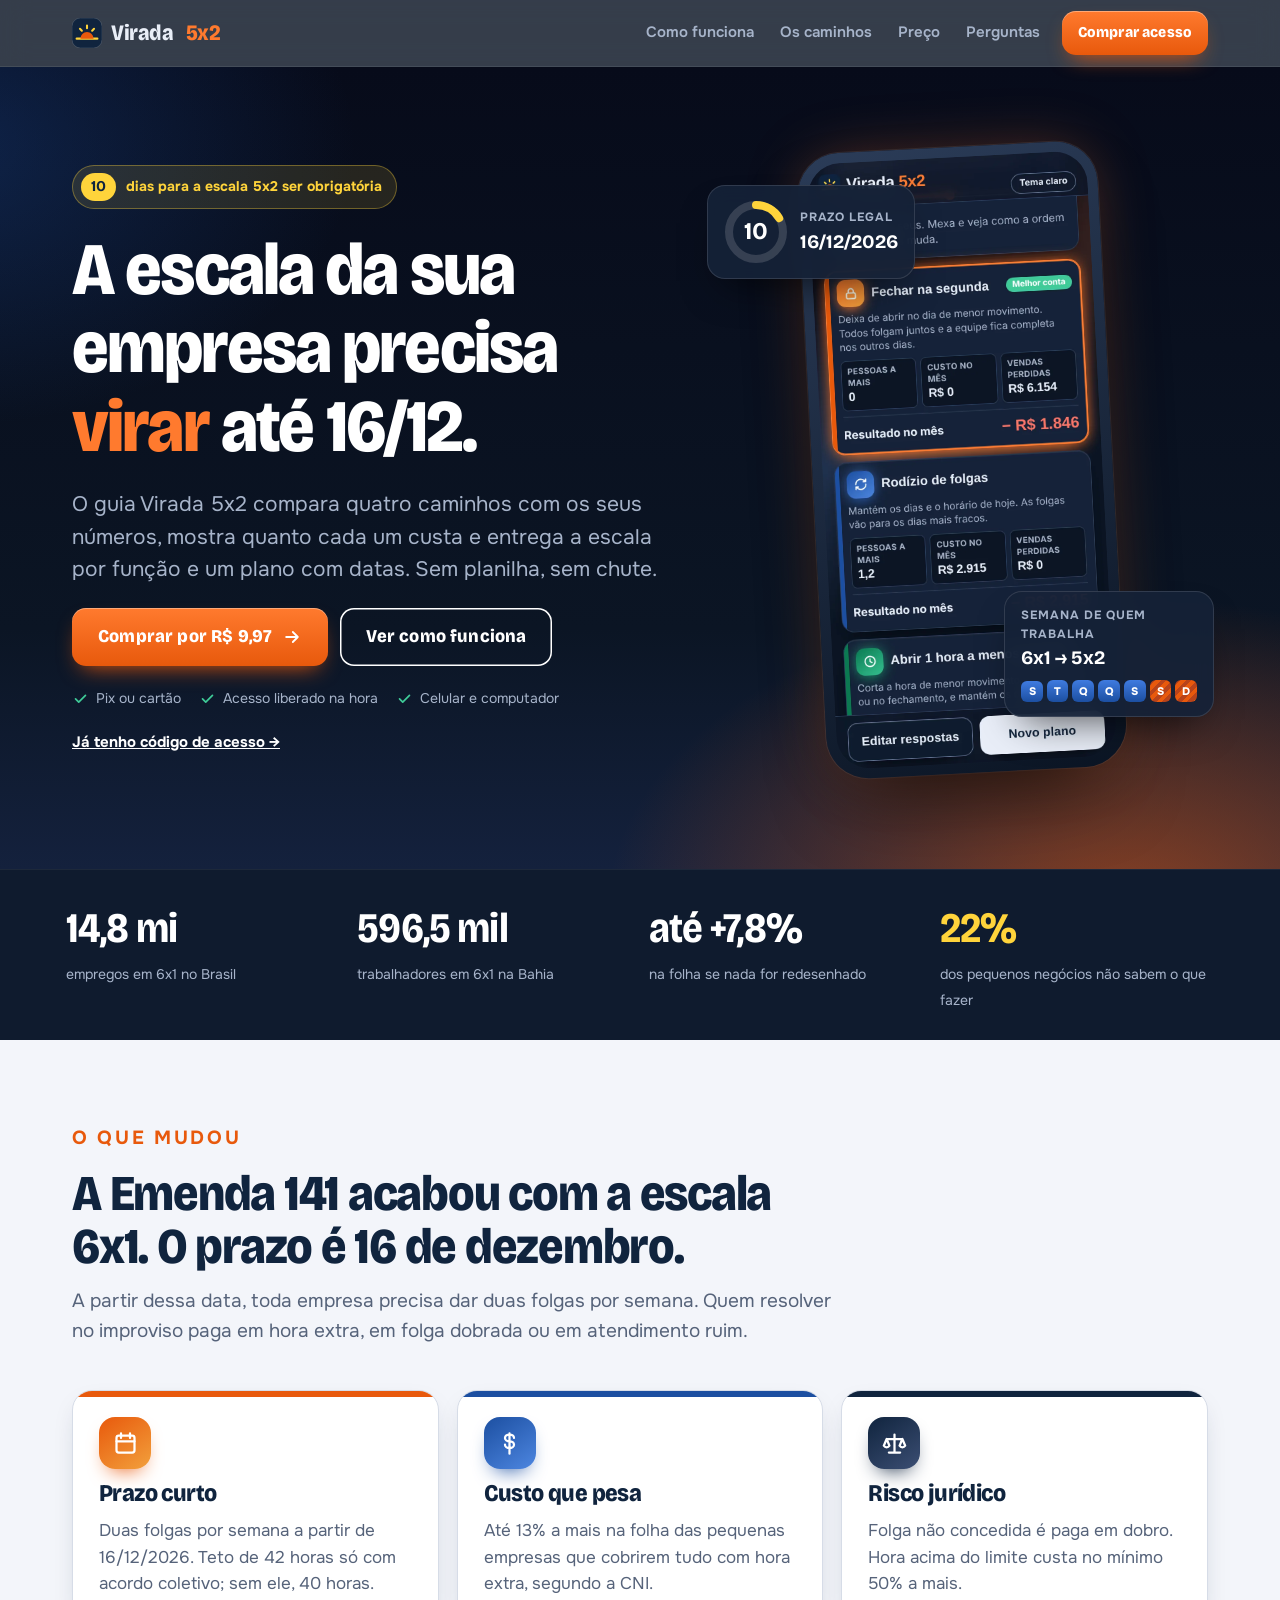
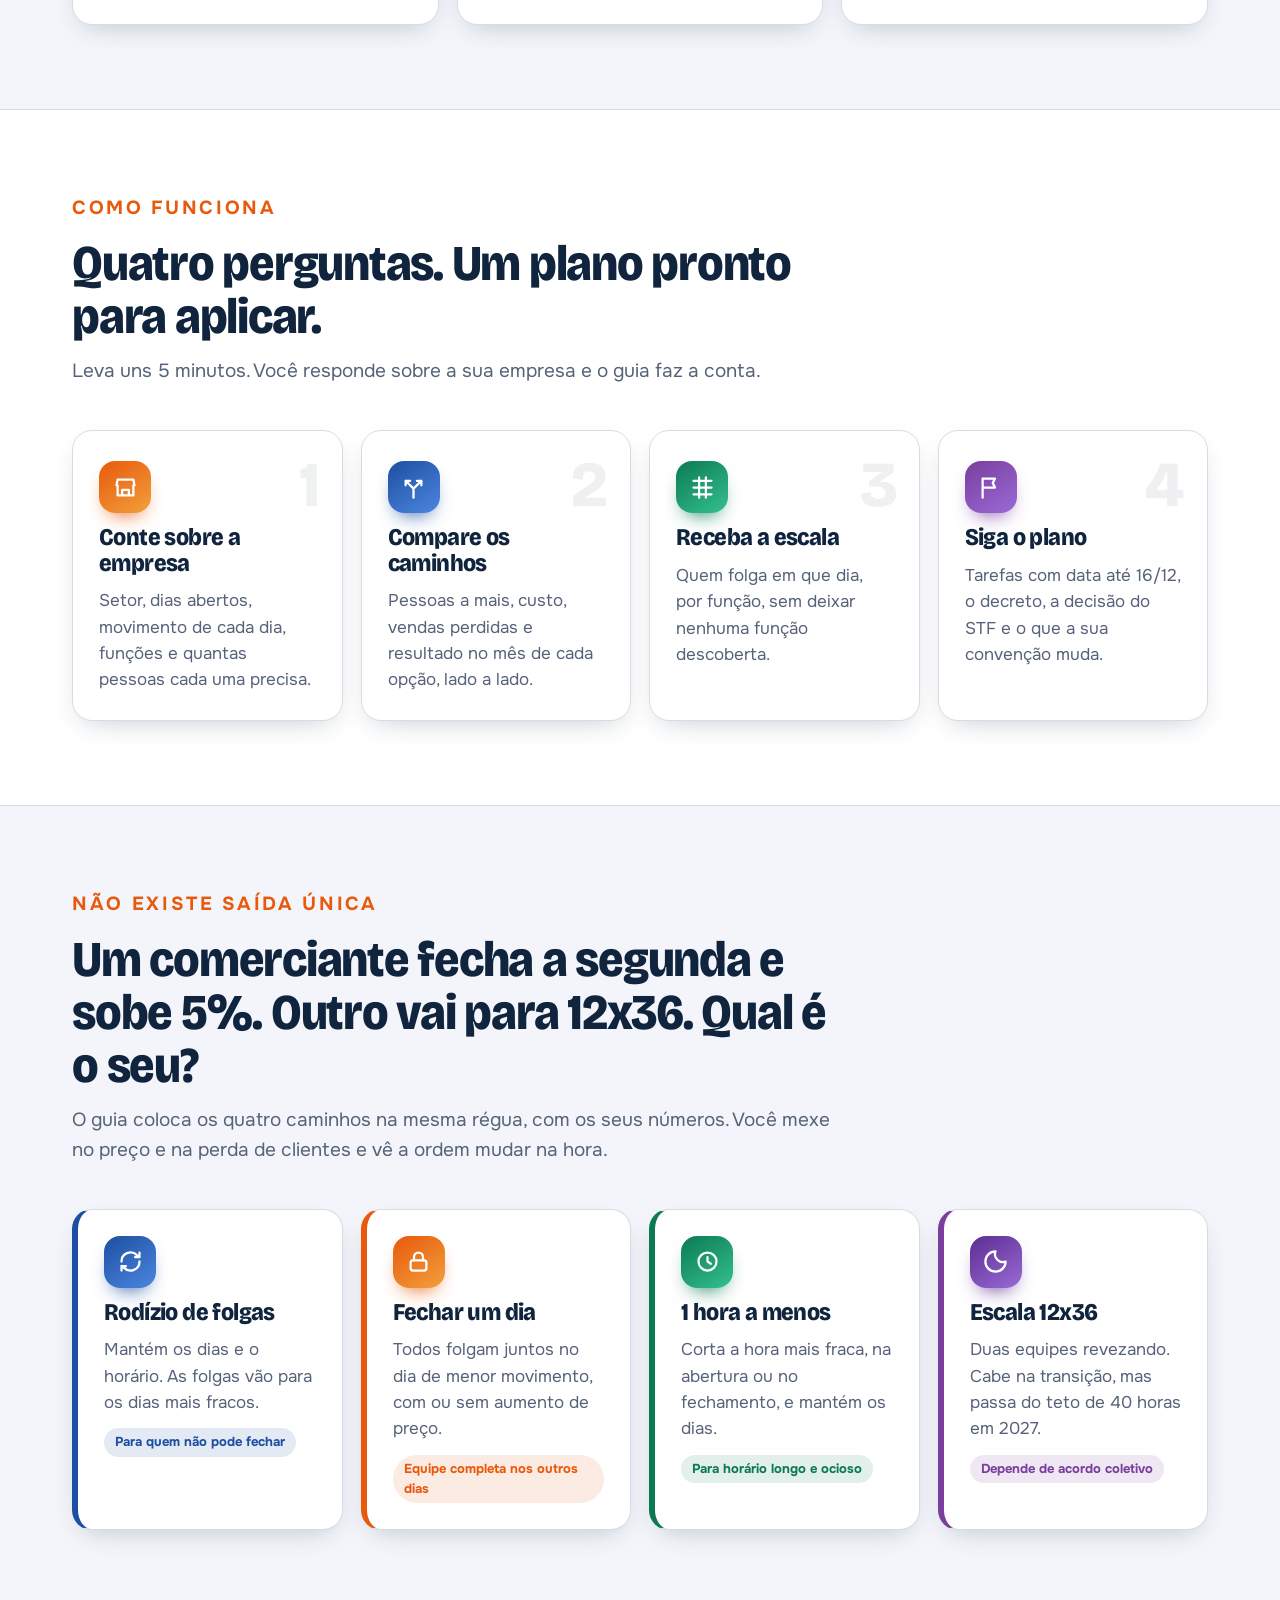
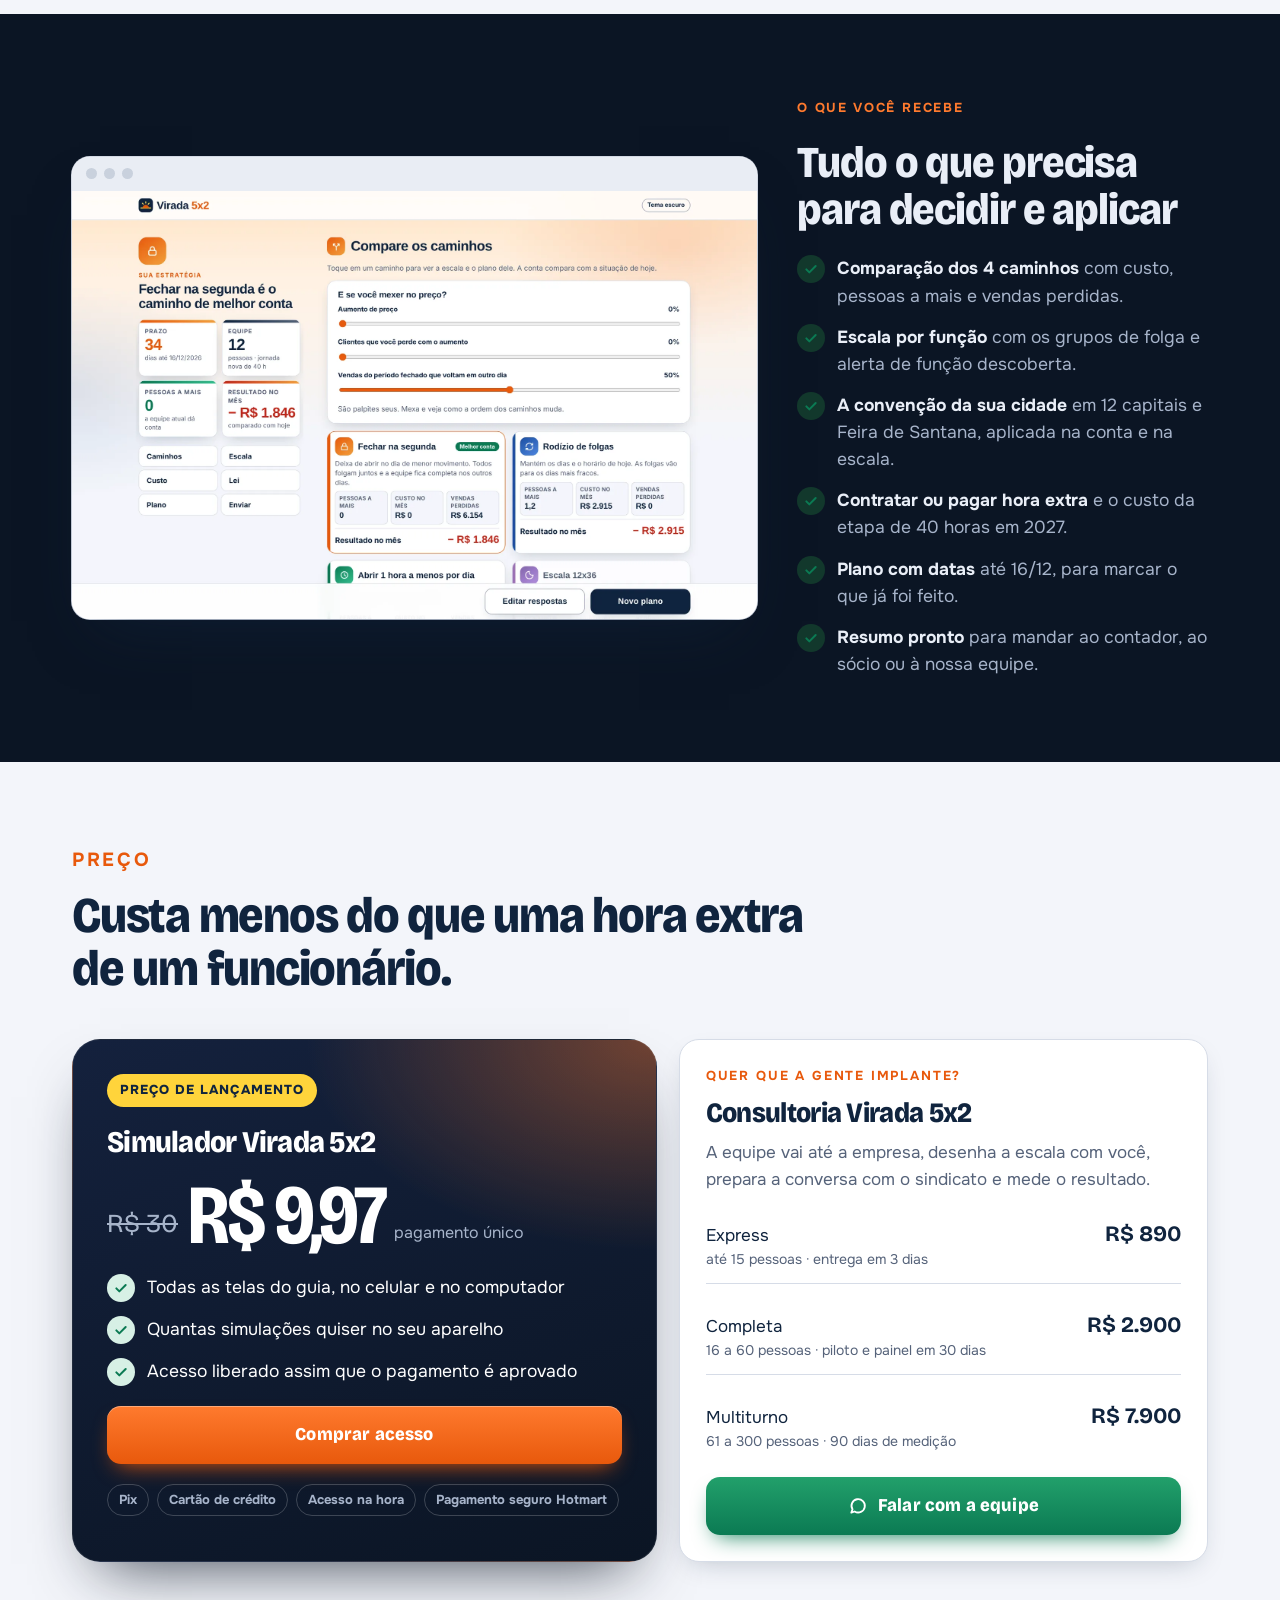
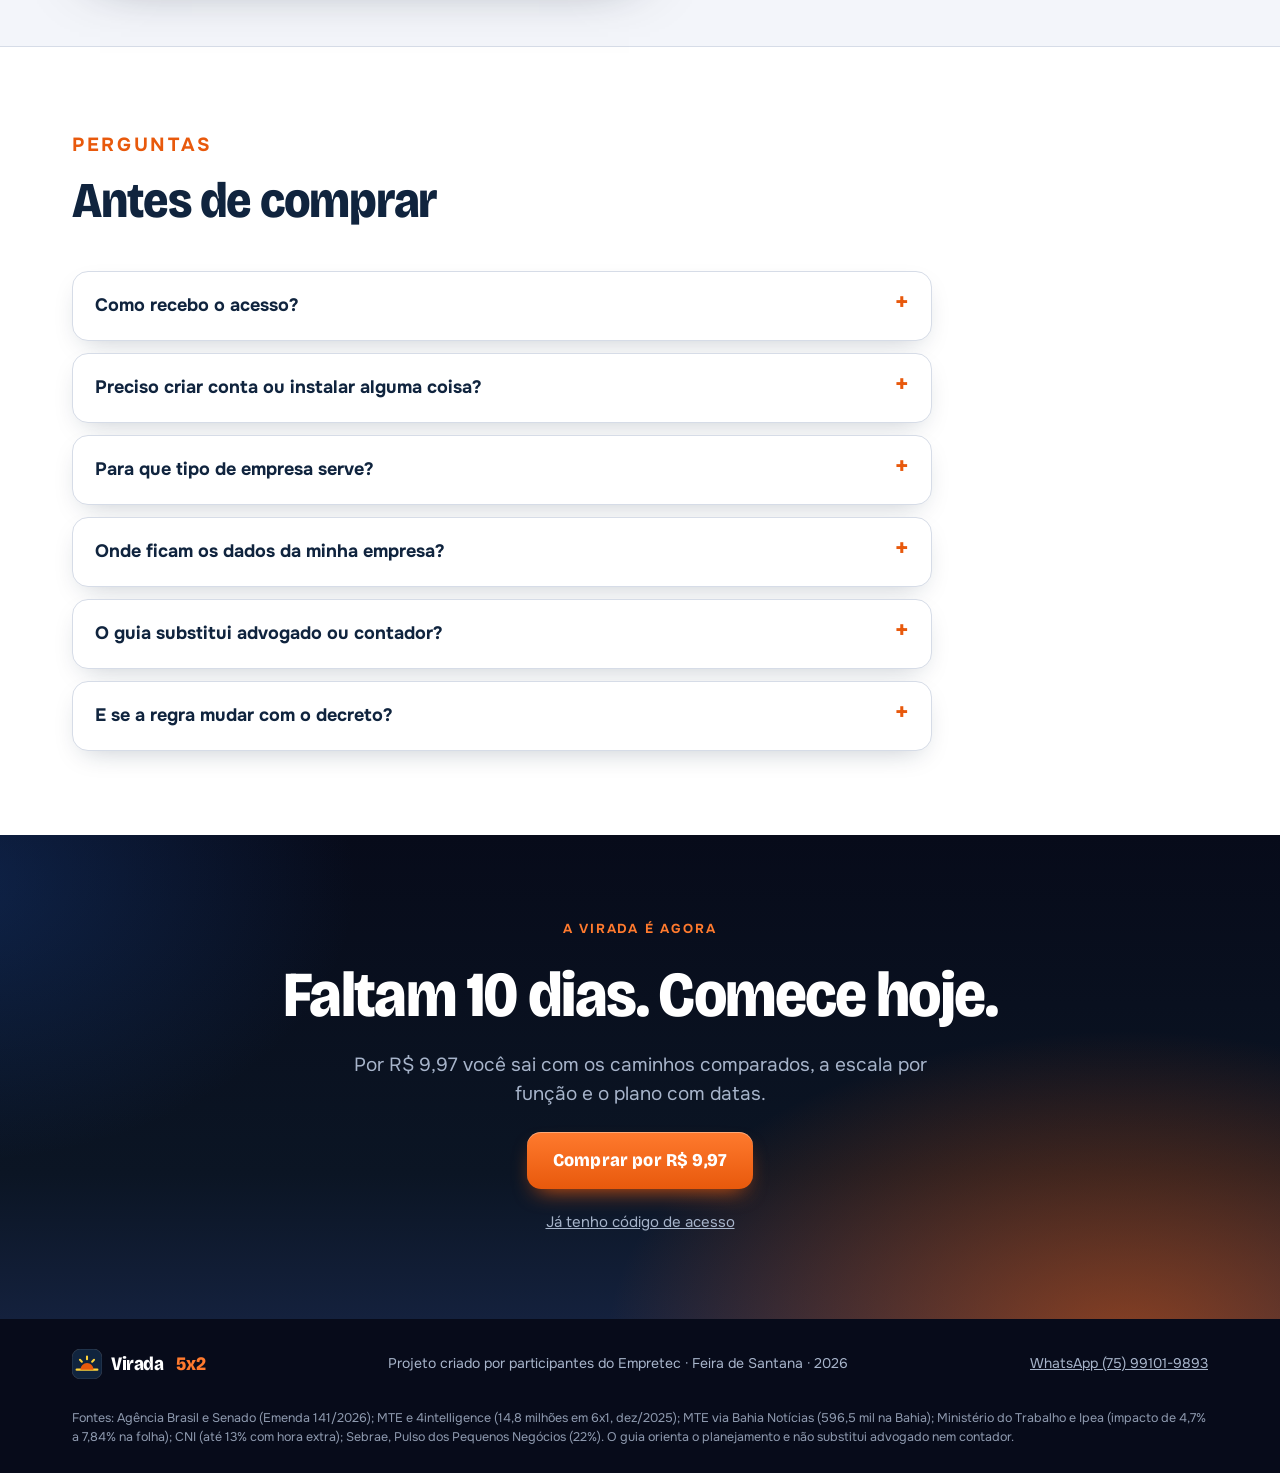
==== commit 81fedd73: "Simulador: convenções por cidade, decreto 13.173 e decisão do STF, novo visual do resultado Co-Autho" ====
--- a/index.html
+++ b/index.html
@@ -124,7 +124,7 @@
         <h3>Receba a escala</h3><p class="suave">Quem folga em que dia, por função, sem deixar nenhuma função descoberta.</p></div>
       <div class="cartao passo surge"><span class="n">4</span>
         <span class="ic" style="--c1:#7A3E9D;--c2:#9A6AD6"><svg viewBox="0 0 24 24"><path d="M5 21V4M5 4h11l-2 4 2 4H5"/></svg></span>
-        <h3>Siga o plano</h3><p class="suave">Tarefas com data até 16/12 e o que muda com o acordo do sindicato.</p></div>
+        <h3>Siga o plano</h3><p class="suave">Tarefas com data até 16/12, o decreto, a decisão do STF e o que a sua convenção muda.</p></div>
     </div>
   </div>
 </section>
@@ -162,7 +162,8 @@
       <ul class="lista-ok">
         <li><span><b>Comparação dos 4 caminhos</b> <span class="suave">com custo, pessoas a mais e vendas perdidas.</span></span></li>
         <li><span><b>Escala por função</b> <span class="suave">com os grupos de folga e alerta de função descoberta.</span></span></li>
-        <li><span><b>Contratar ou pagar hora extra</b> <span class="suave">e quanto vale o acordo com o sindicato.</span></span></li>
+        <li><span><b>A convenção da sua cidade</b> <span class="suave">em 12 capitais e Feira de Santana, aplicada na conta e na escala.</span></span></li>
+        <li><span><b>Contratar ou pagar hora extra</b> <span class="suave">e o custo da etapa de 40 horas em 2027.</span></span></li>
         <li><span><b>Plano com datas</b> <span class="suave">até 16/12, para marcar o que já foi feito.</span></span></li>
         <li><span><b>Resumo pronto</b> <span class="suave">para mandar ao contador, ao sócio ou à nossa equipe.</span></span></li>
       </ul>
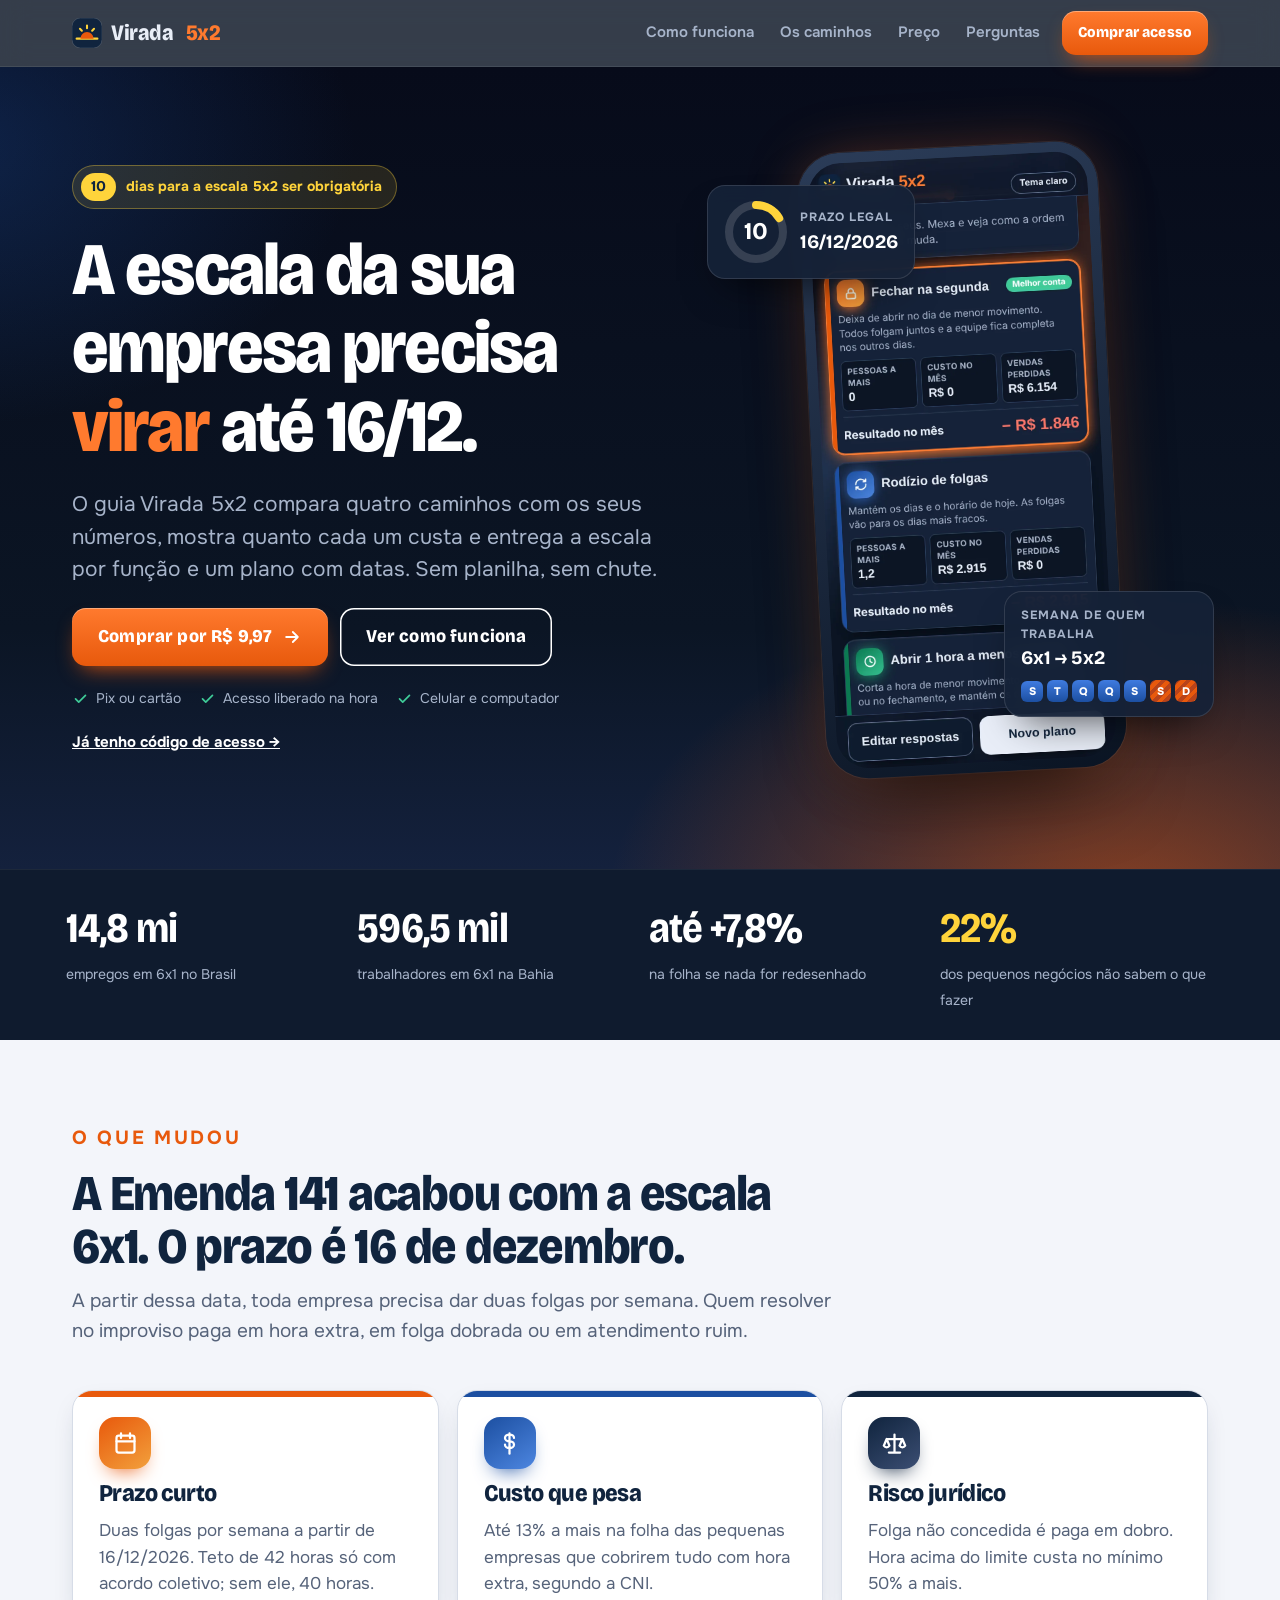
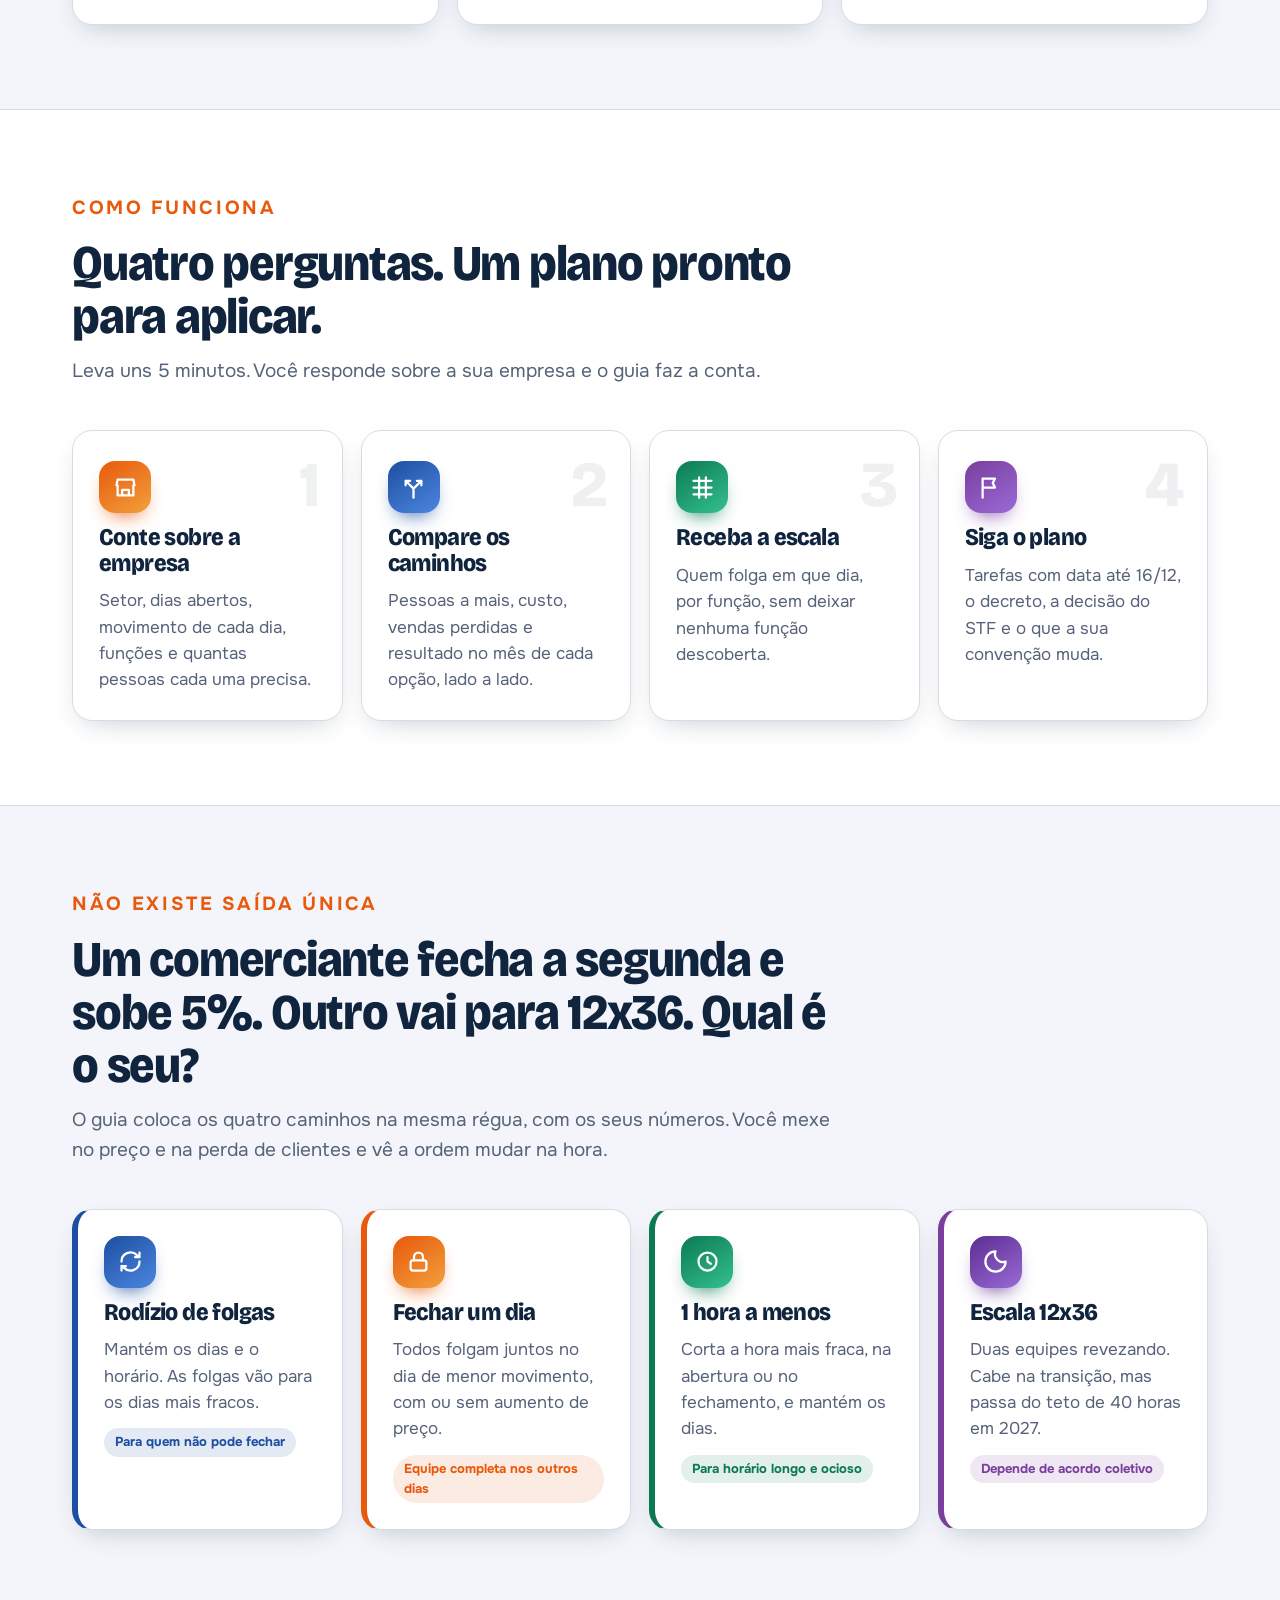
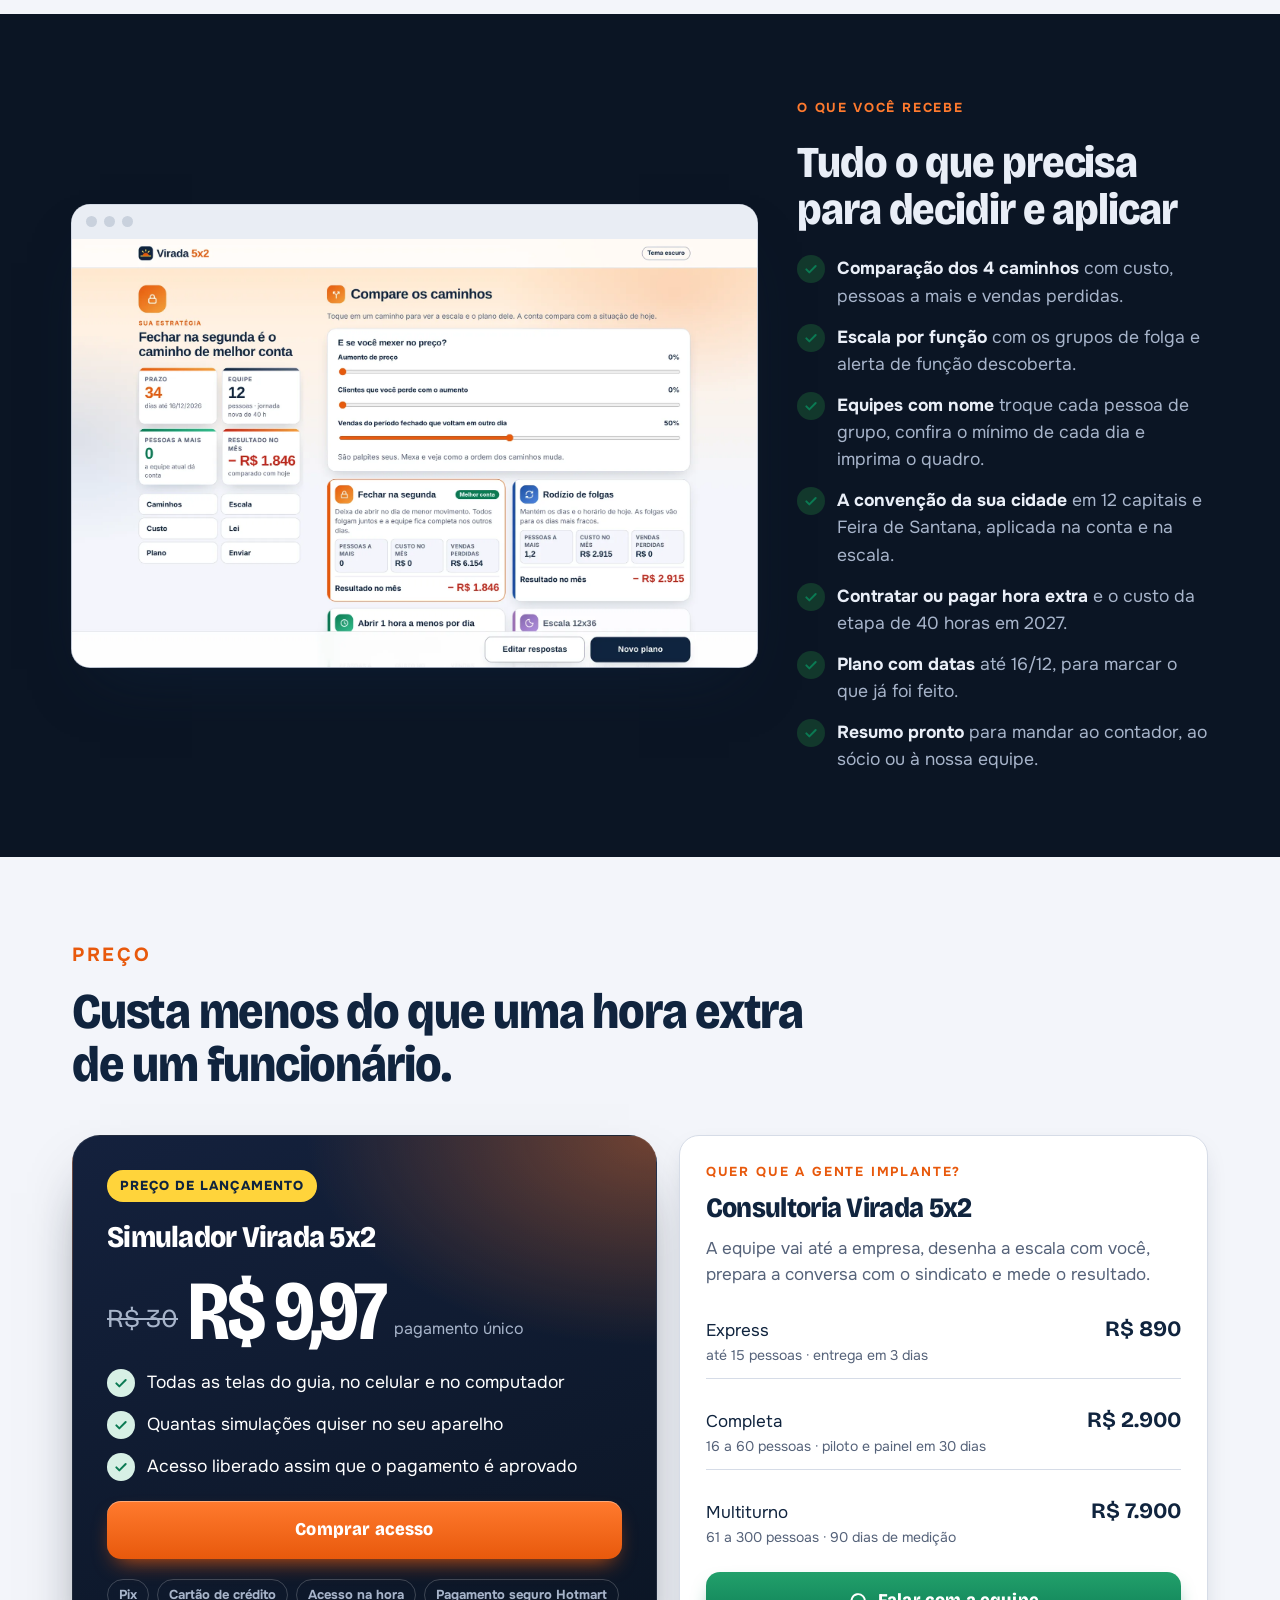
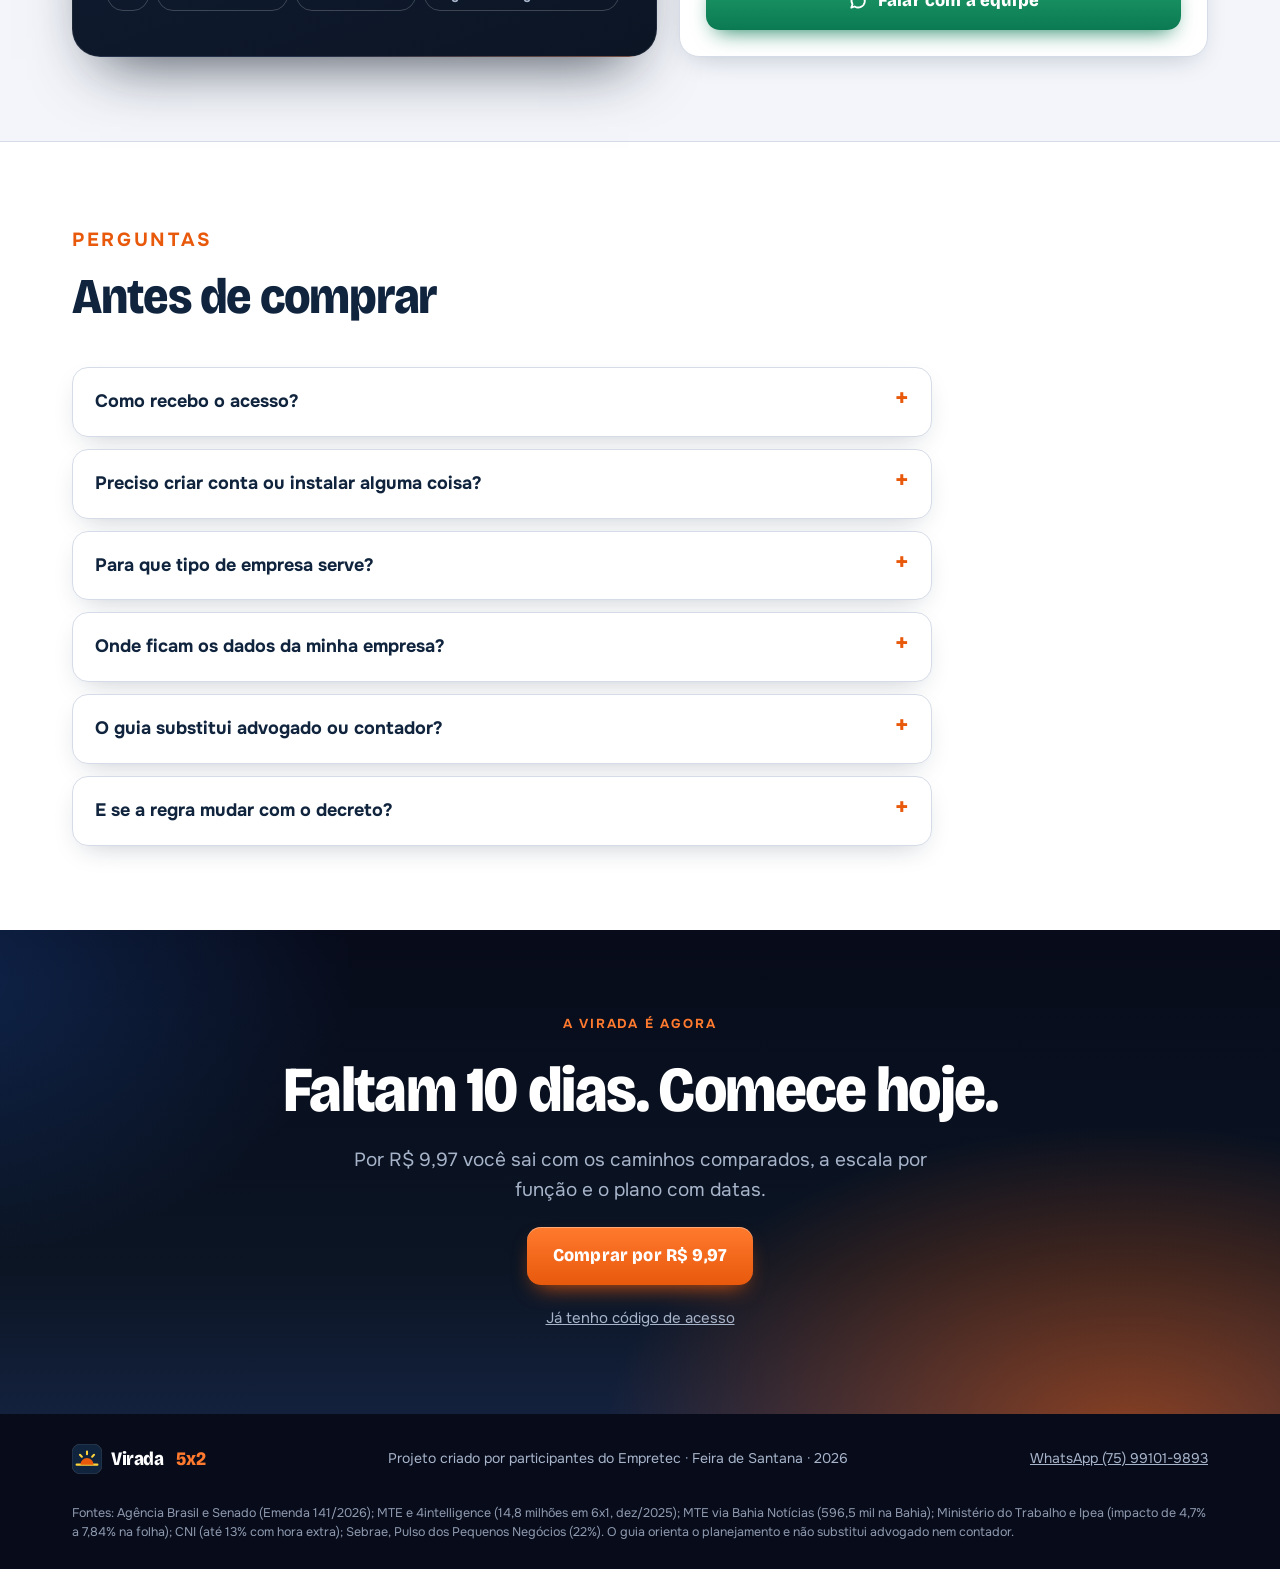
==== commit 3ad51aaf: "Simulador: equipes com nomes, troca de grupo, conferência do mínimo por dia, vagas por função e impr" ====
--- a/index.html
+++ b/index.html
@@ -162,6 +162,7 @@
       <ul class="lista-ok">
         <li><span><b>Comparação dos 4 caminhos</b> <span class="suave">com custo, pessoas a mais e vendas perdidas.</span></span></li>
         <li><span><b>Escala por função</b> <span class="suave">com os grupos de folga e alerta de função descoberta.</span></span></li>
+        <li><span><b>Equipes com nome</b> <span class="suave">troque cada pessoa de grupo, confira o mínimo de cada dia e imprima o quadro.</span></span></li>
         <li><span><b>A convenção da sua cidade</b> <span class="suave">em 12 capitais e Feira de Santana, aplicada na conta e na escala.</span></span></li>
         <li><span><b>Contratar ou pagar hora extra</b> <span class="suave">e o custo da etapa de 40 horas em 2027.</span></span></li>
         <li><span><b>Plano com datas</b> <span class="suave">até 16/12, para marcar o que já foi feito.</span></span></li>
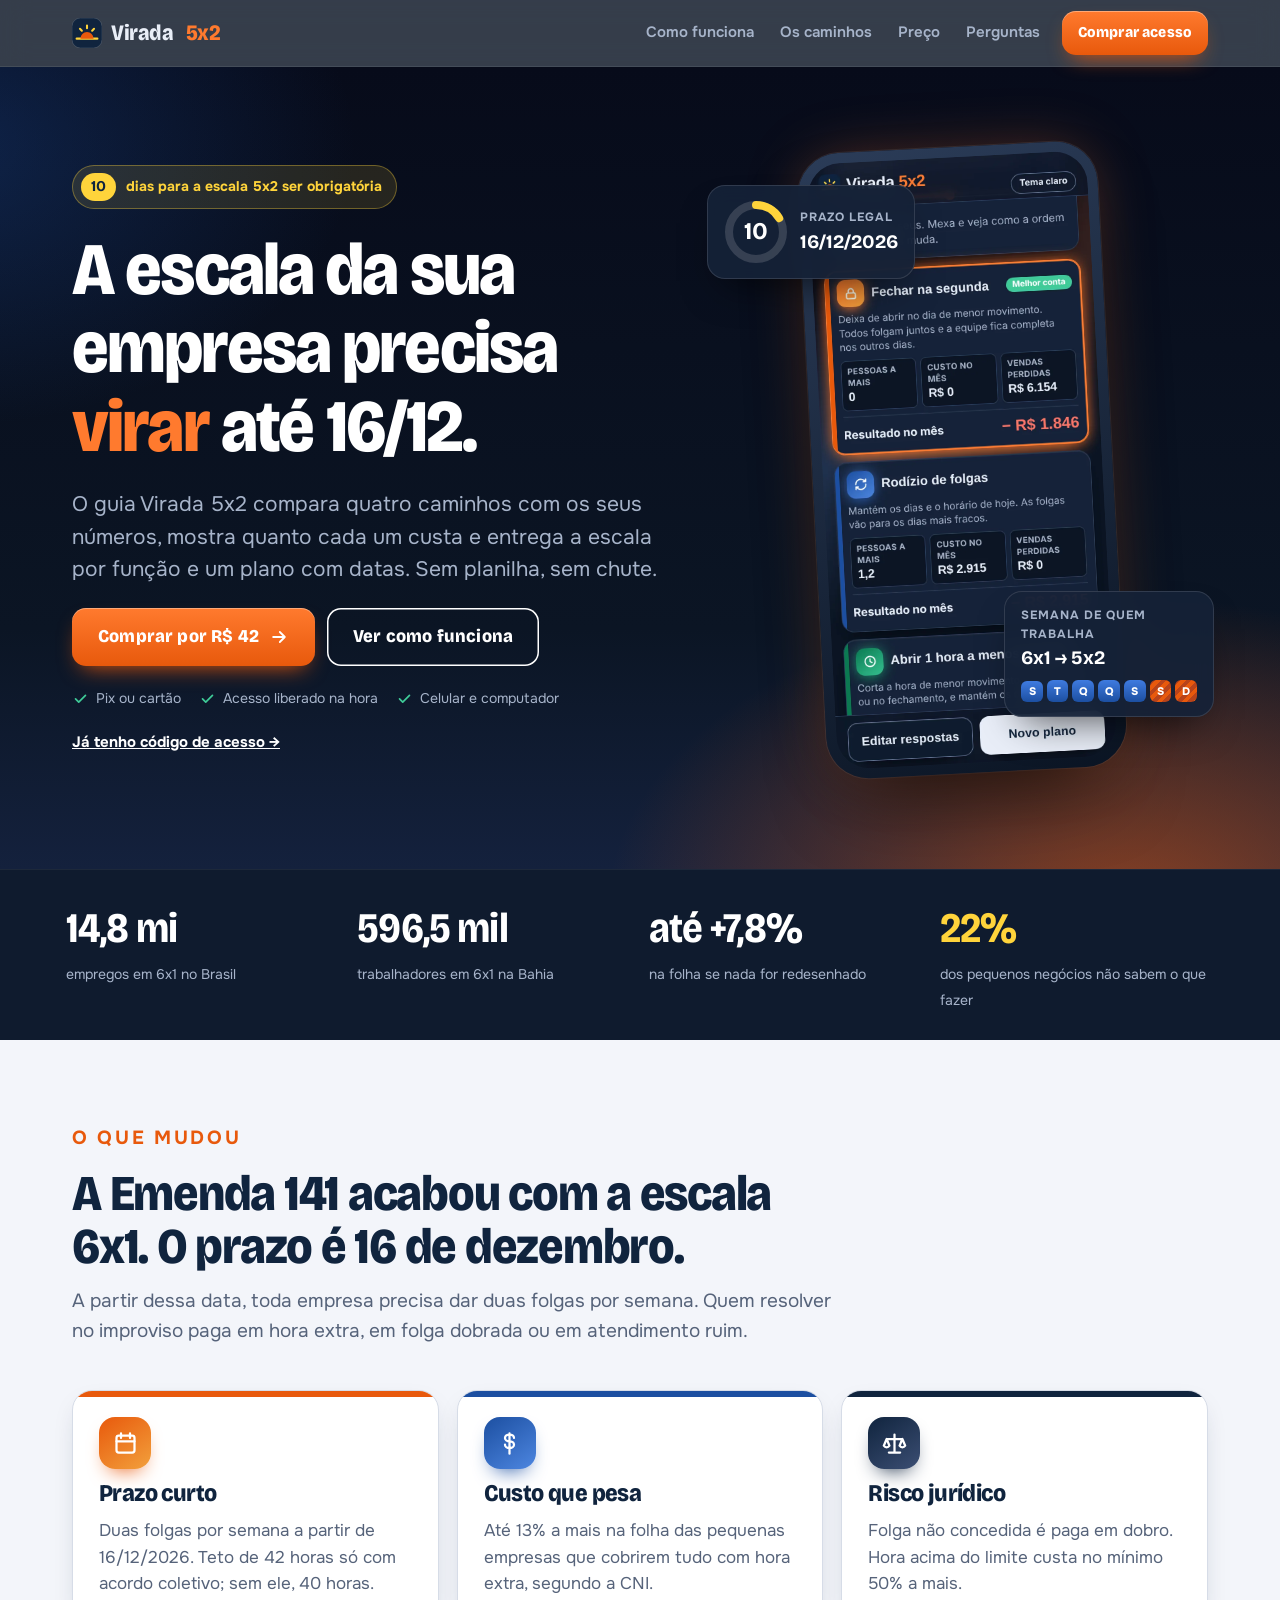
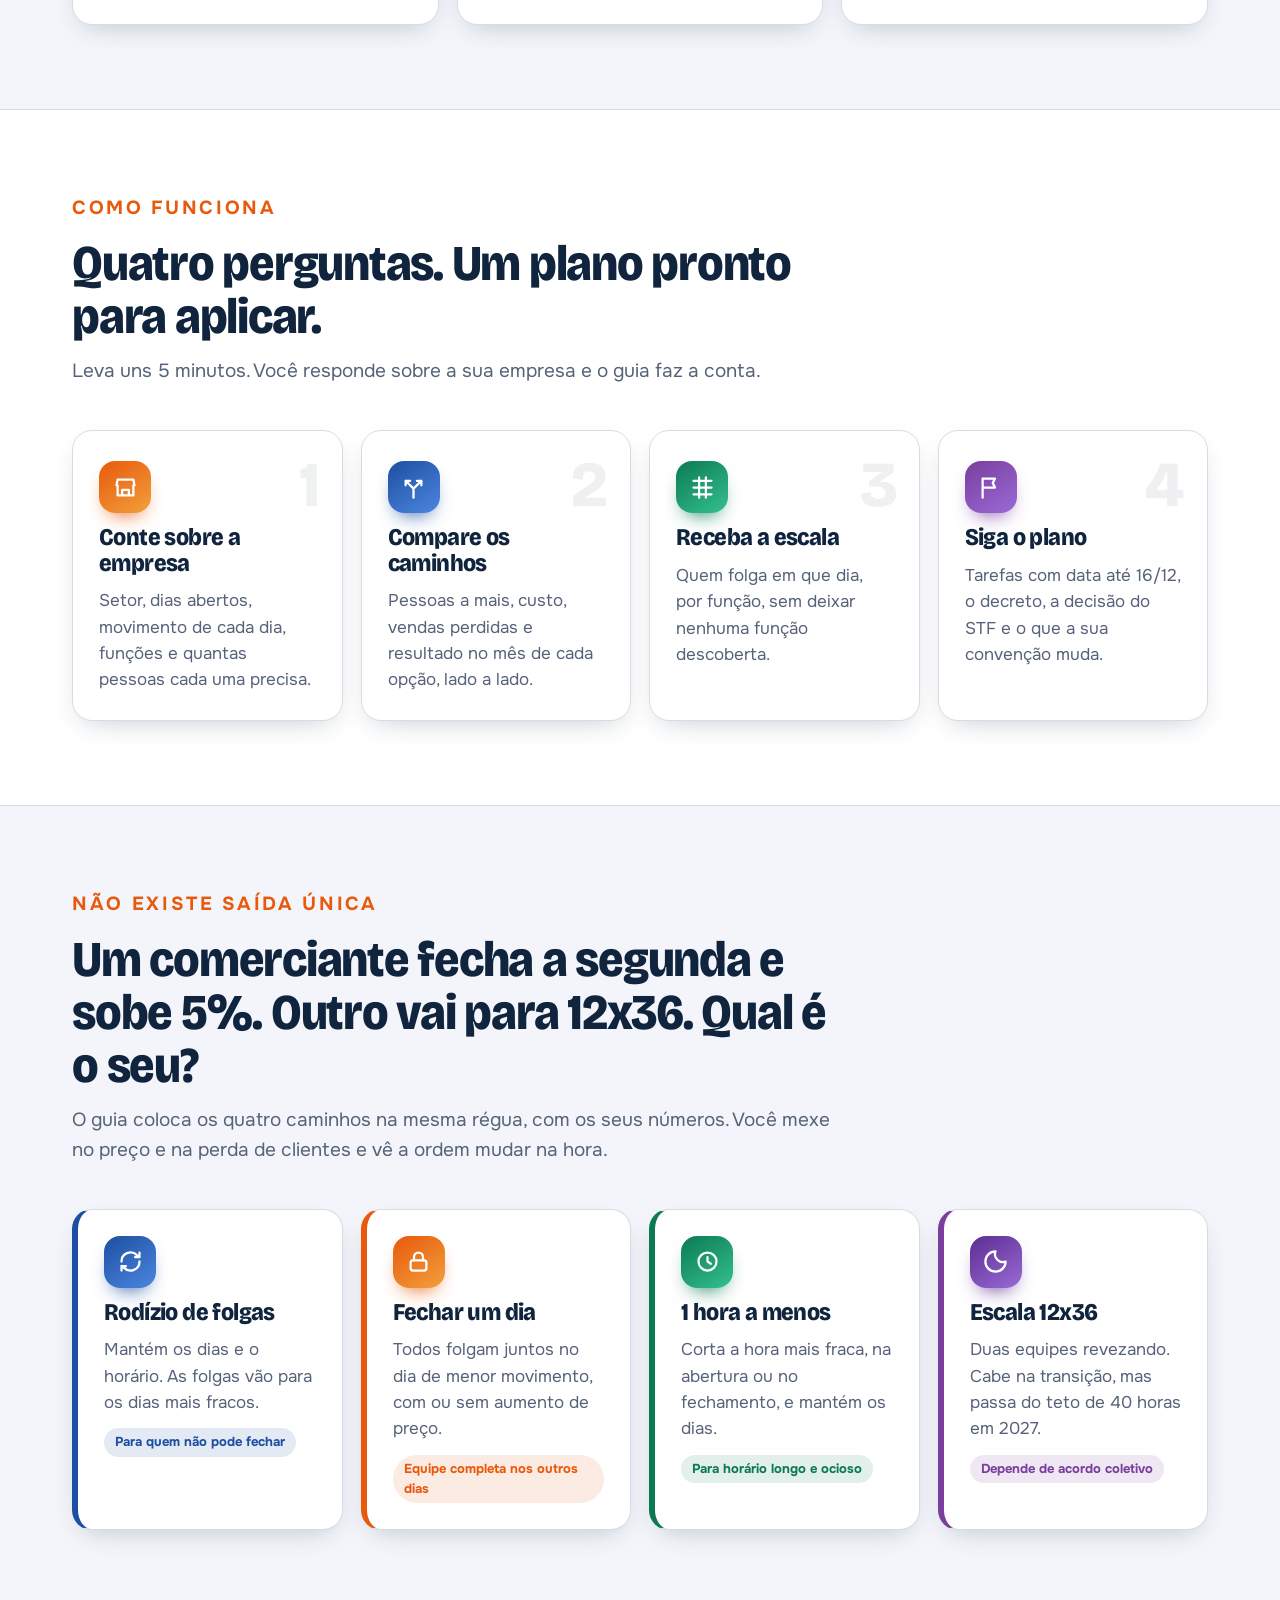
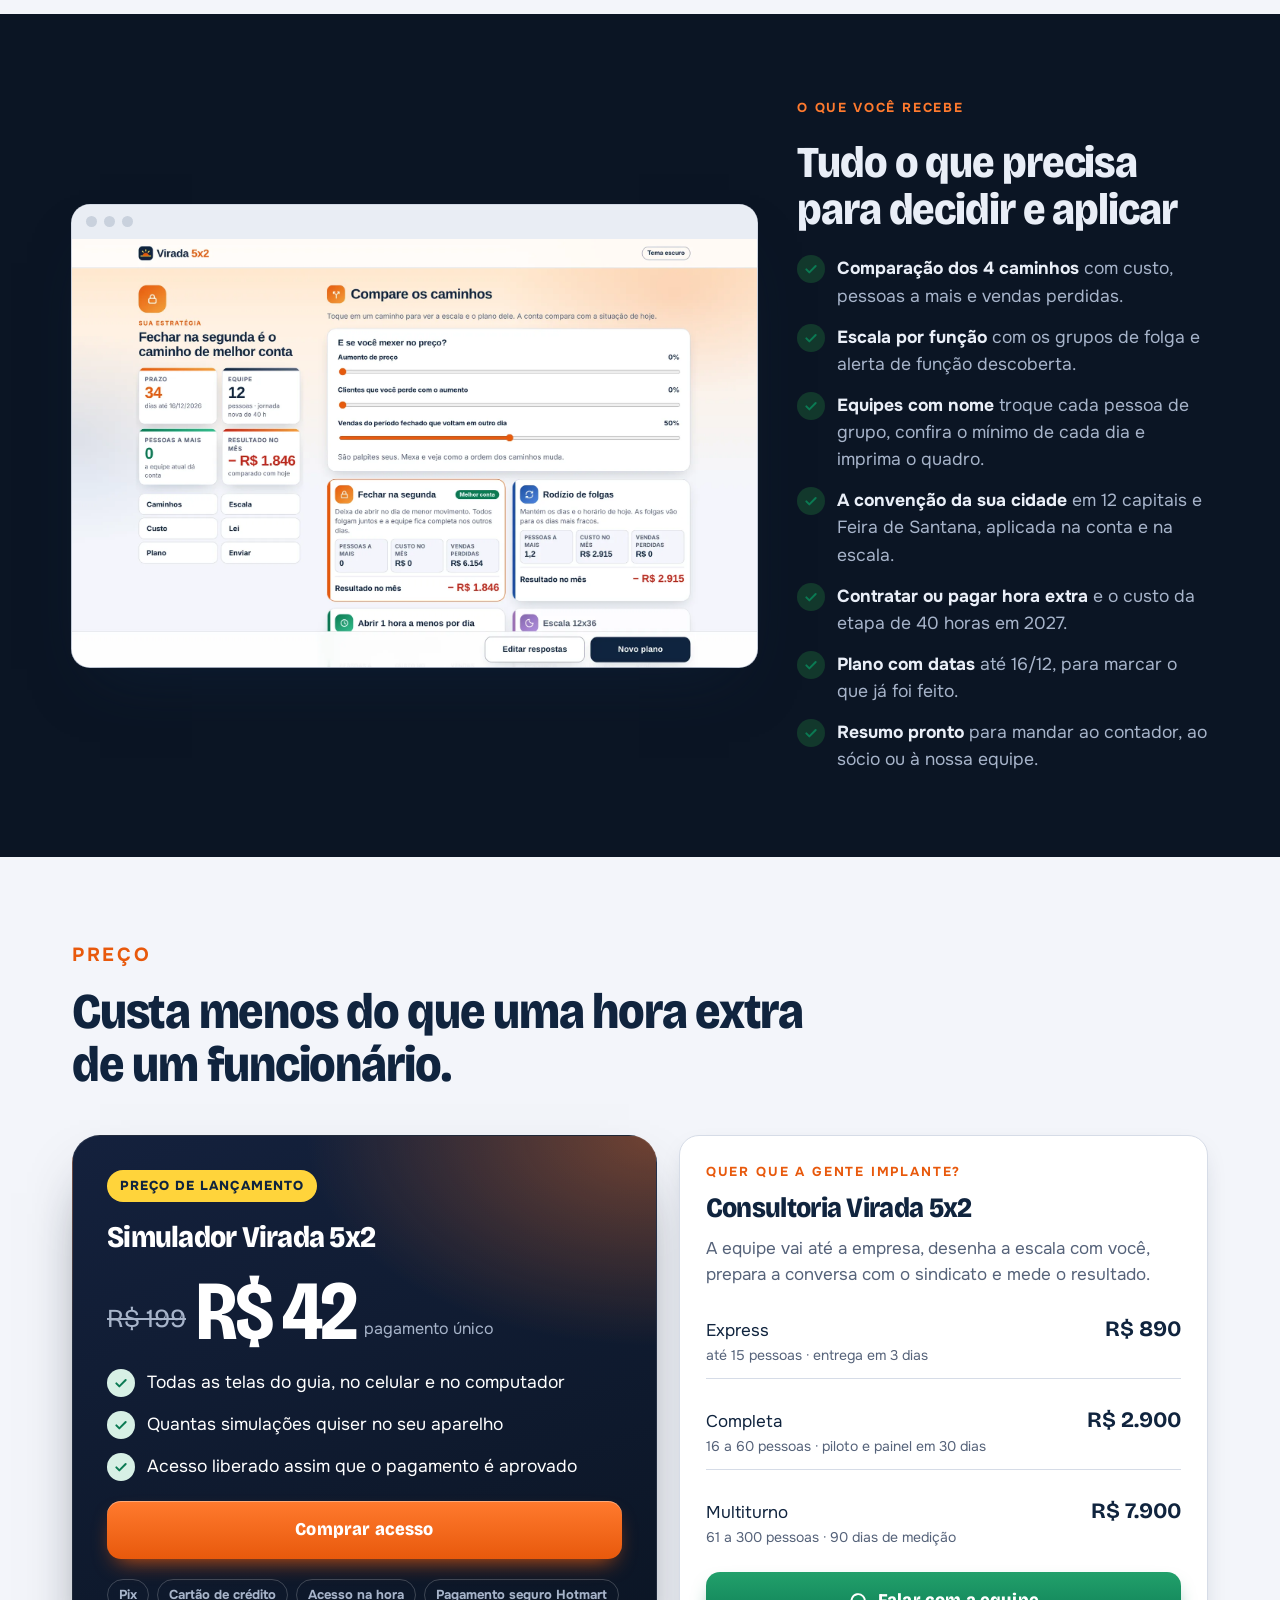
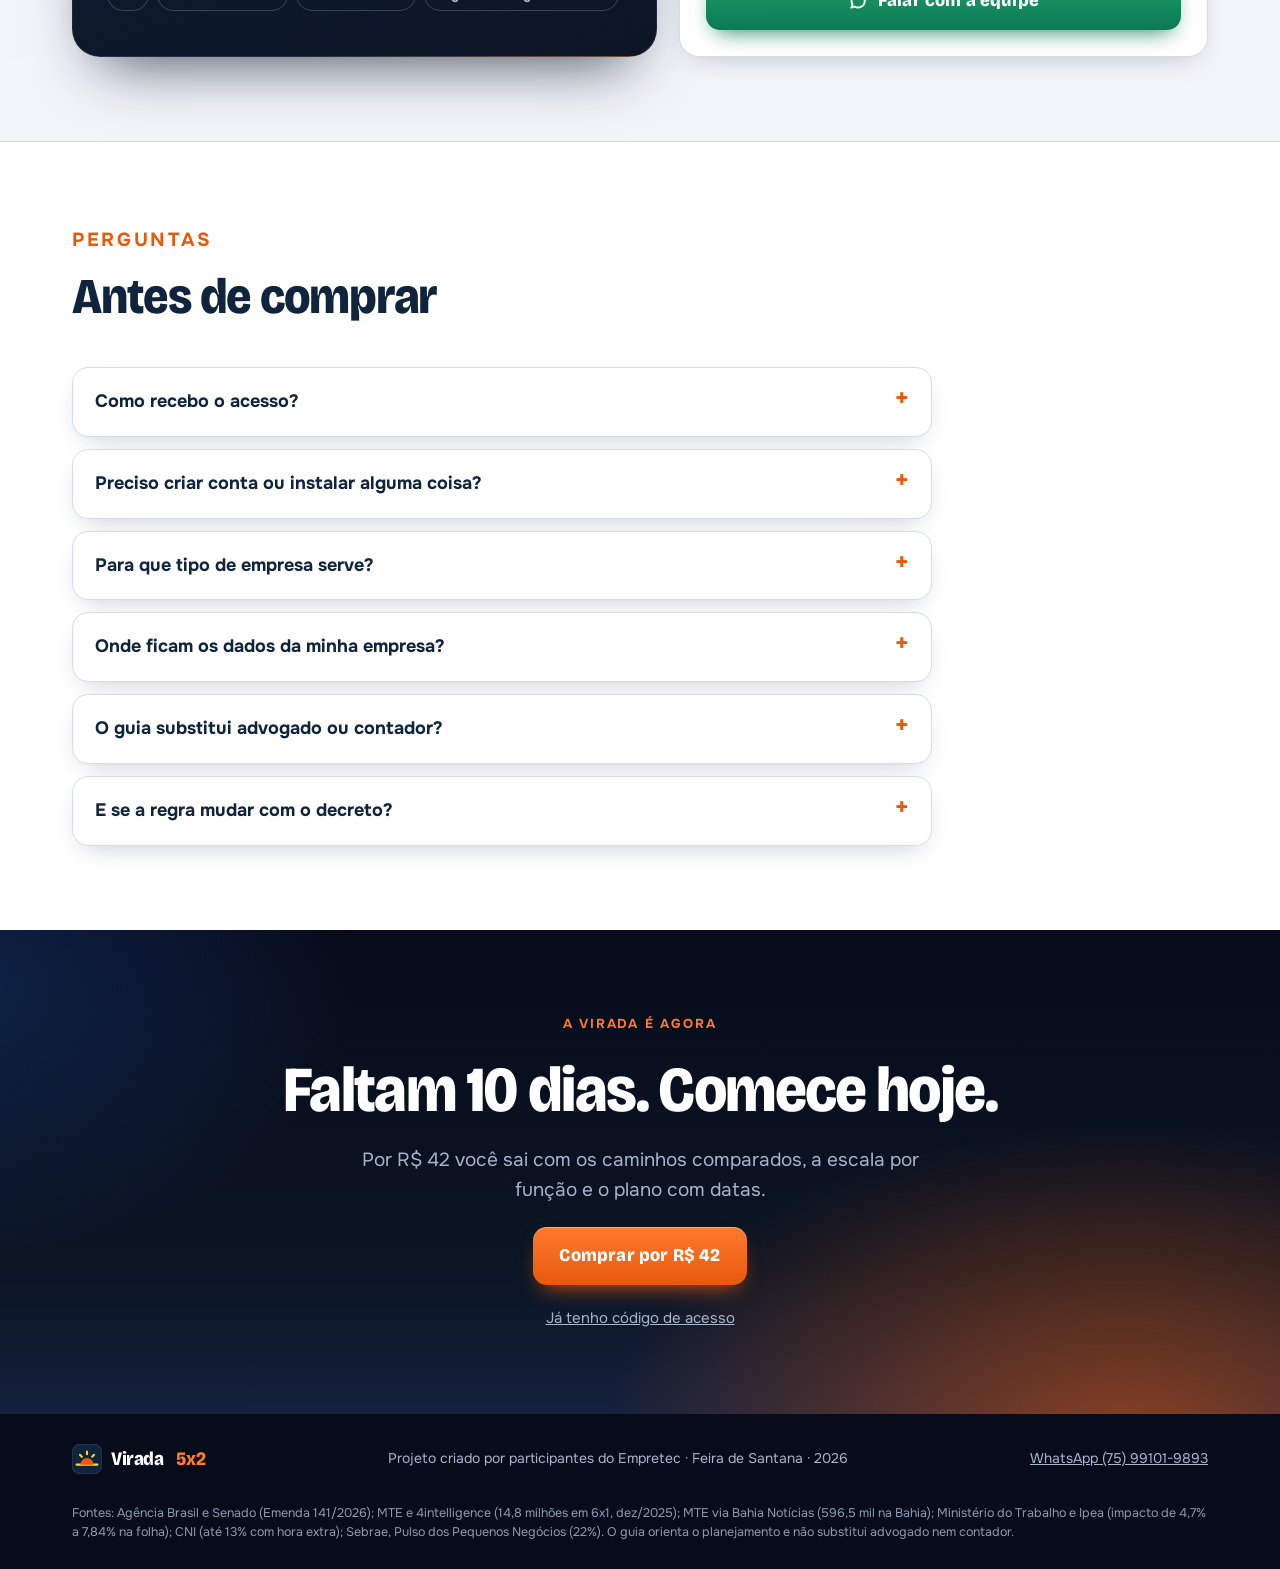
==== commit 5d5f4318: "Preço do simulador: R$ 42 (de R$ 199) no site, app, Pix e QR Co-Authored-By: Claude Opus 5.5 <norepl" ====
--- a/index.html
+++ b/index.html
@@ -7,7 +7,7 @@
 <meta name="description" content="Guia para empresas saírem da escala 6x1 para a 5x2 até 16/12/2026: compara quatro caminhos com os seus números, monta a escala por função e entrega um plano com datas.">
 <meta name="theme-color" content="#0B1524">
 <meta property="og:title" content="Virada 5x2 · A escala da sua empresa precisa virar">
-<meta property="og:description" content="Compare os caminhos, veja a conta e receba a escala por função. Acesso por R$ 9,97 no lançamento.">
+<meta property="og:description" content="Compare os caminhos, veja a conta e receba a escala por função. Acesso por R$ 42 no lançamento.">
 <meta property="og:image" content="https://h3rcs.github.io/virada_5x2/assets/pc-resultado.webp">
 <link rel="icon" href="data:image/svg+xml,%3Csvg xmlns='http://www.w3.org/2000/svg' viewBox='0 0 32 32'%3E%3Crect width='32' height='32' rx='9' fill='%2310243E'/%3E%3Cpath d='M5 22h22' stroke='%23FFD43B' stroke-width='2.4' stroke-linecap='round'/%3E%3Cpath d='M9 22a7 7 0 0 1 14 0' fill='%23E8590C'/%3E%3Cpath d='M16 8v3M8.5 11.5l2 2M23.5 11.5l-2 2' stroke='%23FFD43B' stroke-width='2.2' stroke-linecap='round'/%3E%3C/svg%3E">
 <link rel="preconnect" href="https://fonts.googleapis.com">
@@ -43,7 +43,7 @@
       <h1>A escala da sua empresa precisa <em>virar</em> até 16/12.</h1>
       <p class="lead">O guia Virada 5x2 compara quatro caminhos com os seus números, mostra quanto cada um custa e entrega a escala por função e um plano com datas. Sem planilha, sem chute.</p>
       <div class="acoes">
-        <a class="bt" href="comprar/">Comprar por R$ 9,97
+        <a class="bt" href="comprar/">Comprar por R$ 42
           <svg viewBox="0 0 24 24" aria-hidden="true"><path d="M5 12h14M13 6l6 6-6 6"/></svg></a>
         <a class="bt sec" href="#como">Ver como funciona</a>
       </div>
@@ -182,7 +182,7 @@
       <div class="plano-pago surge">
         <span class="fita">Preço de lançamento</span>
         <h3 style="font-size:30px">Simulador Virada 5x2</h3>
-        <div class="valor"><s>R$ 30</s><b>R$ 9,97</b><small>pagamento único</small></div>
+        <div class="valor"><s>R$ 199</s><b>R$ 42</b><small>pagamento único</small></div>
         <ul class="lista-ok">
           <li><span>Todas as telas do guia, no celular e no computador</span></li>
           <li><span>Quantas simulações quiser no seu aparelho</span></li>
@@ -223,8 +223,8 @@
   <div class="wrap">
     <p class="sobre">A virada é agora</p>
     <h2>Faltam <span id="dias3">33</span> dias. Comece hoje.</h2>
-    <p class="suave" style="font-size:19px;max-width:620px">Por R$ 9,97 você sai com os caminhos comparados, a escala por função e o plano com datas.</p>
-    <a class="bt" href="comprar/">Comprar por R$ 9,97</a>
+    <p class="suave" style="font-size:19px;max-width:620px">Por R$ 42 você sai com os caminhos comparados, a escala por função e o plano com datas.</p>
+    <a class="bt" href="comprar/">Comprar por R$ 42</a>
     <a href="app/" class="suave" style="font-size:15px">Já tenho código de acesso</a>
   </div>
 </section>
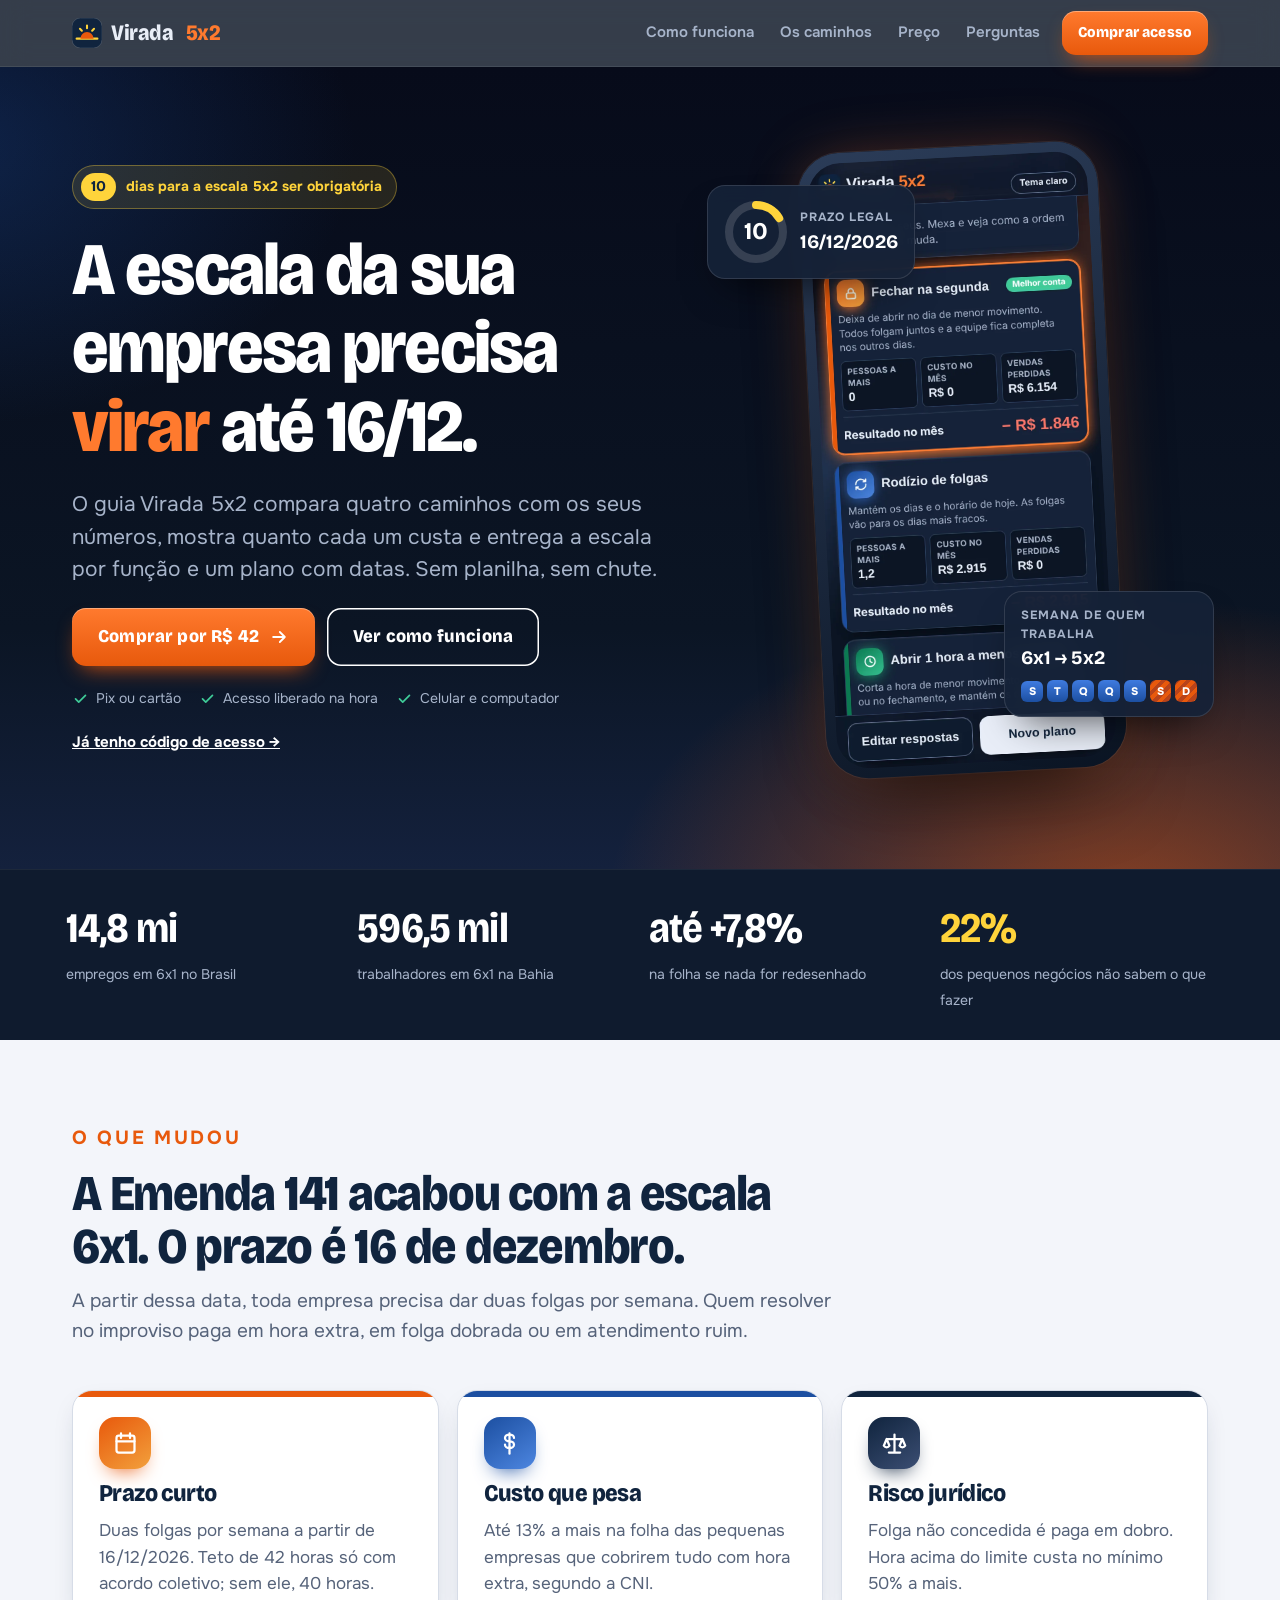
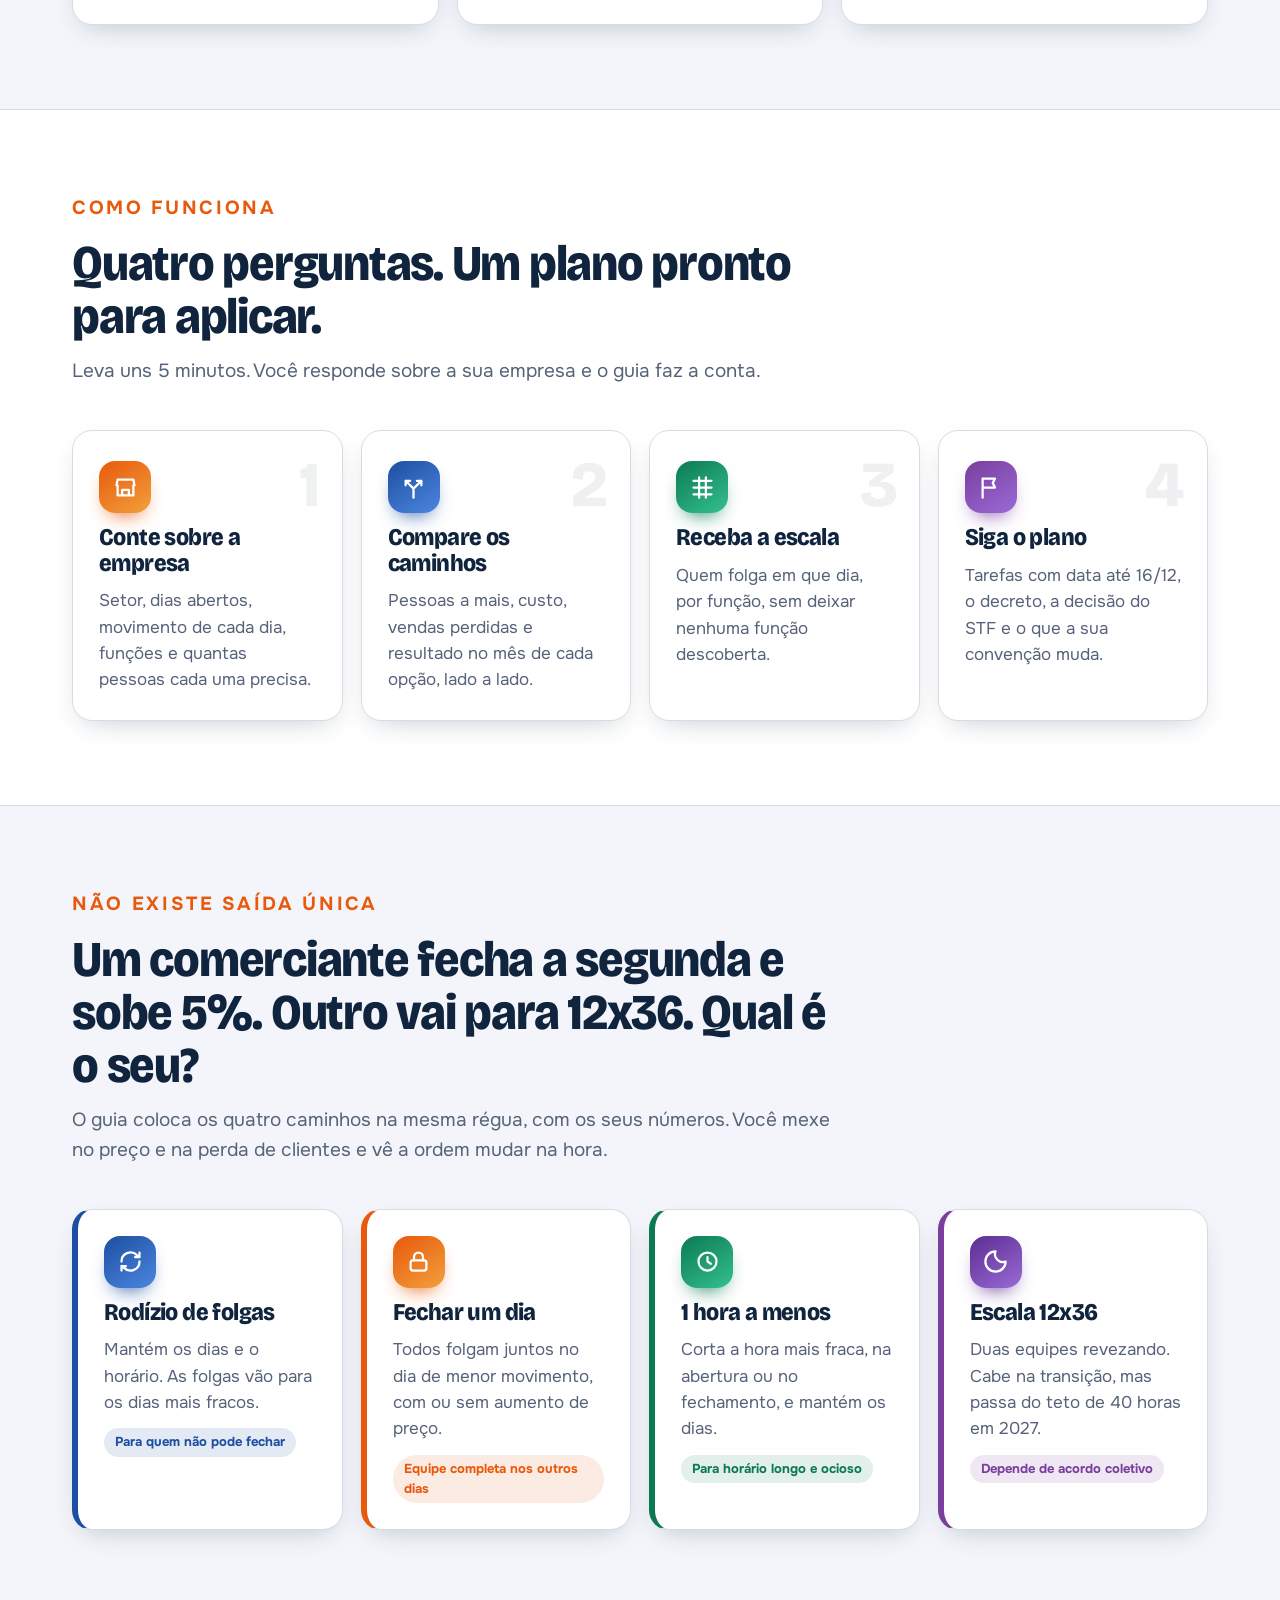
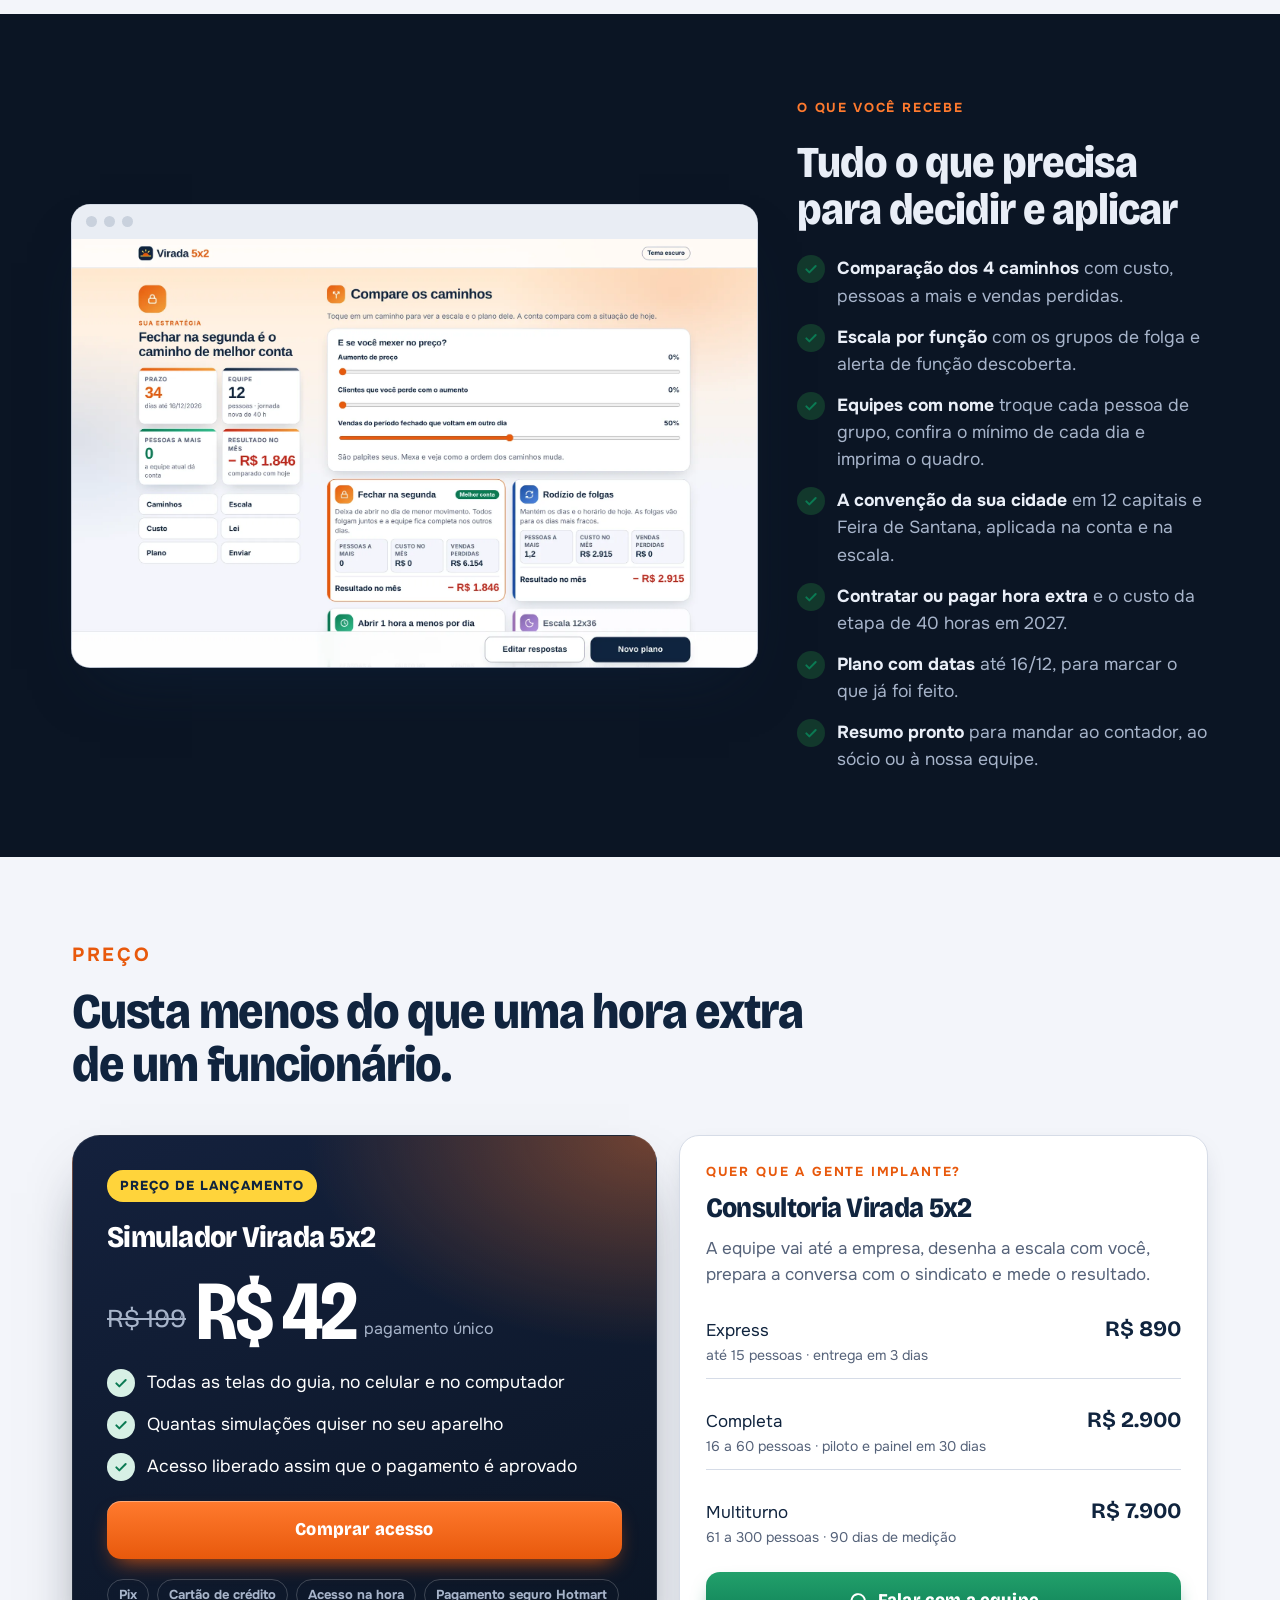
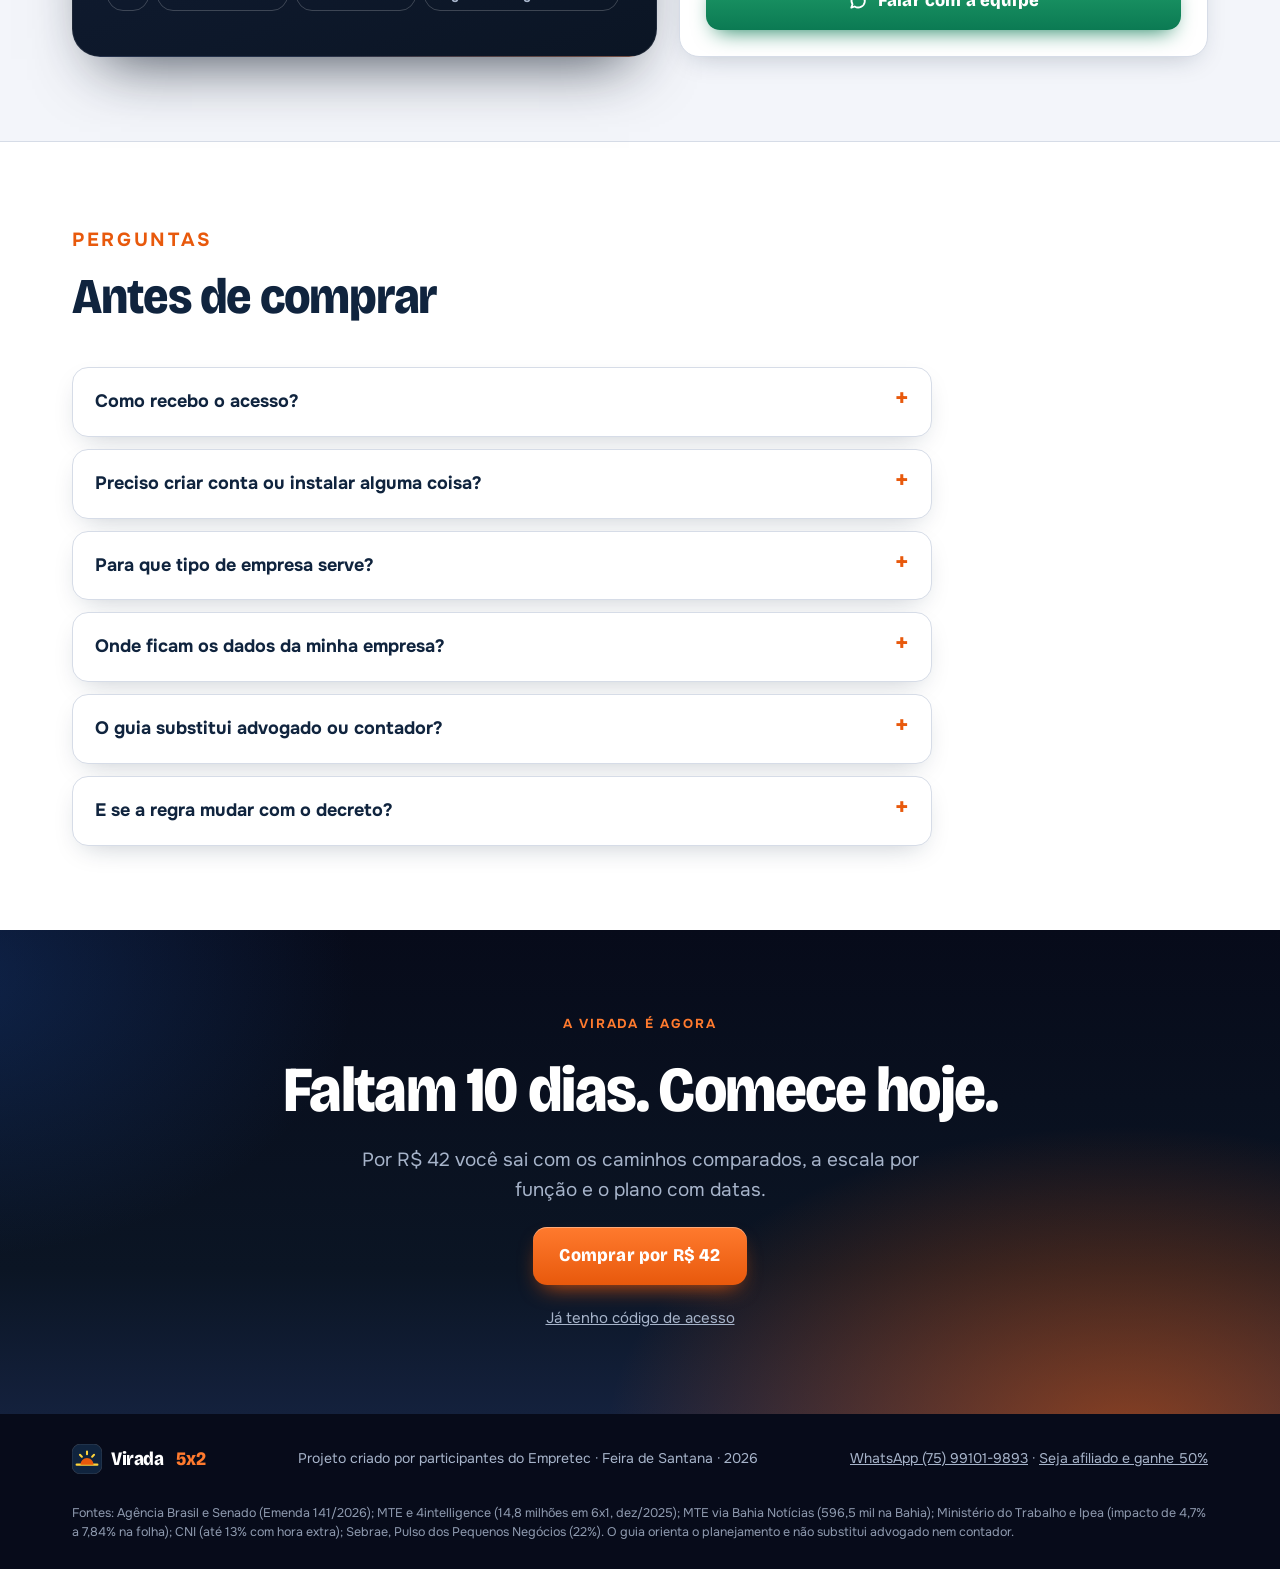
==== commit 565d0393: "Página de afiliados com artes, textos prontos e link de recrutamento da Hotmart Co-Authored-By: Clau" ====
--- a/index.html
+++ b/index.html
@@ -235,7 +235,7 @@
   <div class="wrap">
     <a class="marca" href="./"><svg viewBox="0 0 32 32" aria-hidden="true"><rect width="32" height="32" rx="9" fill="#10243E" stroke="rgba(255,255,255,.15)"/><path d="M5 22h22" stroke="#FFD43B" stroke-width="2.4" stroke-linecap="round"/><path d="M9 22a7 7 0 0 1 14 0" fill="#E8590C"/><path d="M16 8v3M8.5 11.5l2 2M23.5 11.5l-2 2" stroke="#FFD43B" stroke-width="2.2" stroke-linecap="round"/></svg>Virada&nbsp;<span>5x2</span></a>
     <p>Projeto criado por participantes do Empretec · Feira de Santana · 2026</p>
-    <p><a href="https://wa.me/5575991019893" target="_blank" rel="noopener">WhatsApp (75) 99101-9893</a></p>
+    <p><a href="https://wa.me/5575991019893" target="_blank" rel="noopener">WhatsApp (75) 99101-9893</a> · <a href="afiliados/">Seja afiliado e ganhe 50%</a></p>
   </div>
   <p class="fontes">Fontes: Agência Brasil e Senado (Emenda 141/2026); MTE e 4intelligence (14,8 milhões em 6x1, dez/2025); MTE via Bahia Notícias (596,5 mil na Bahia); Ministério do Trabalho e Ipea (impacto de 4,7% a 7,84% na folha); CNI (até 13% com hora extra); Sebrae, Pulso dos Pequenos Negócios (22%). O guia orienta o planejamento e não substitui advogado nem contador.</p>
 </footer>
